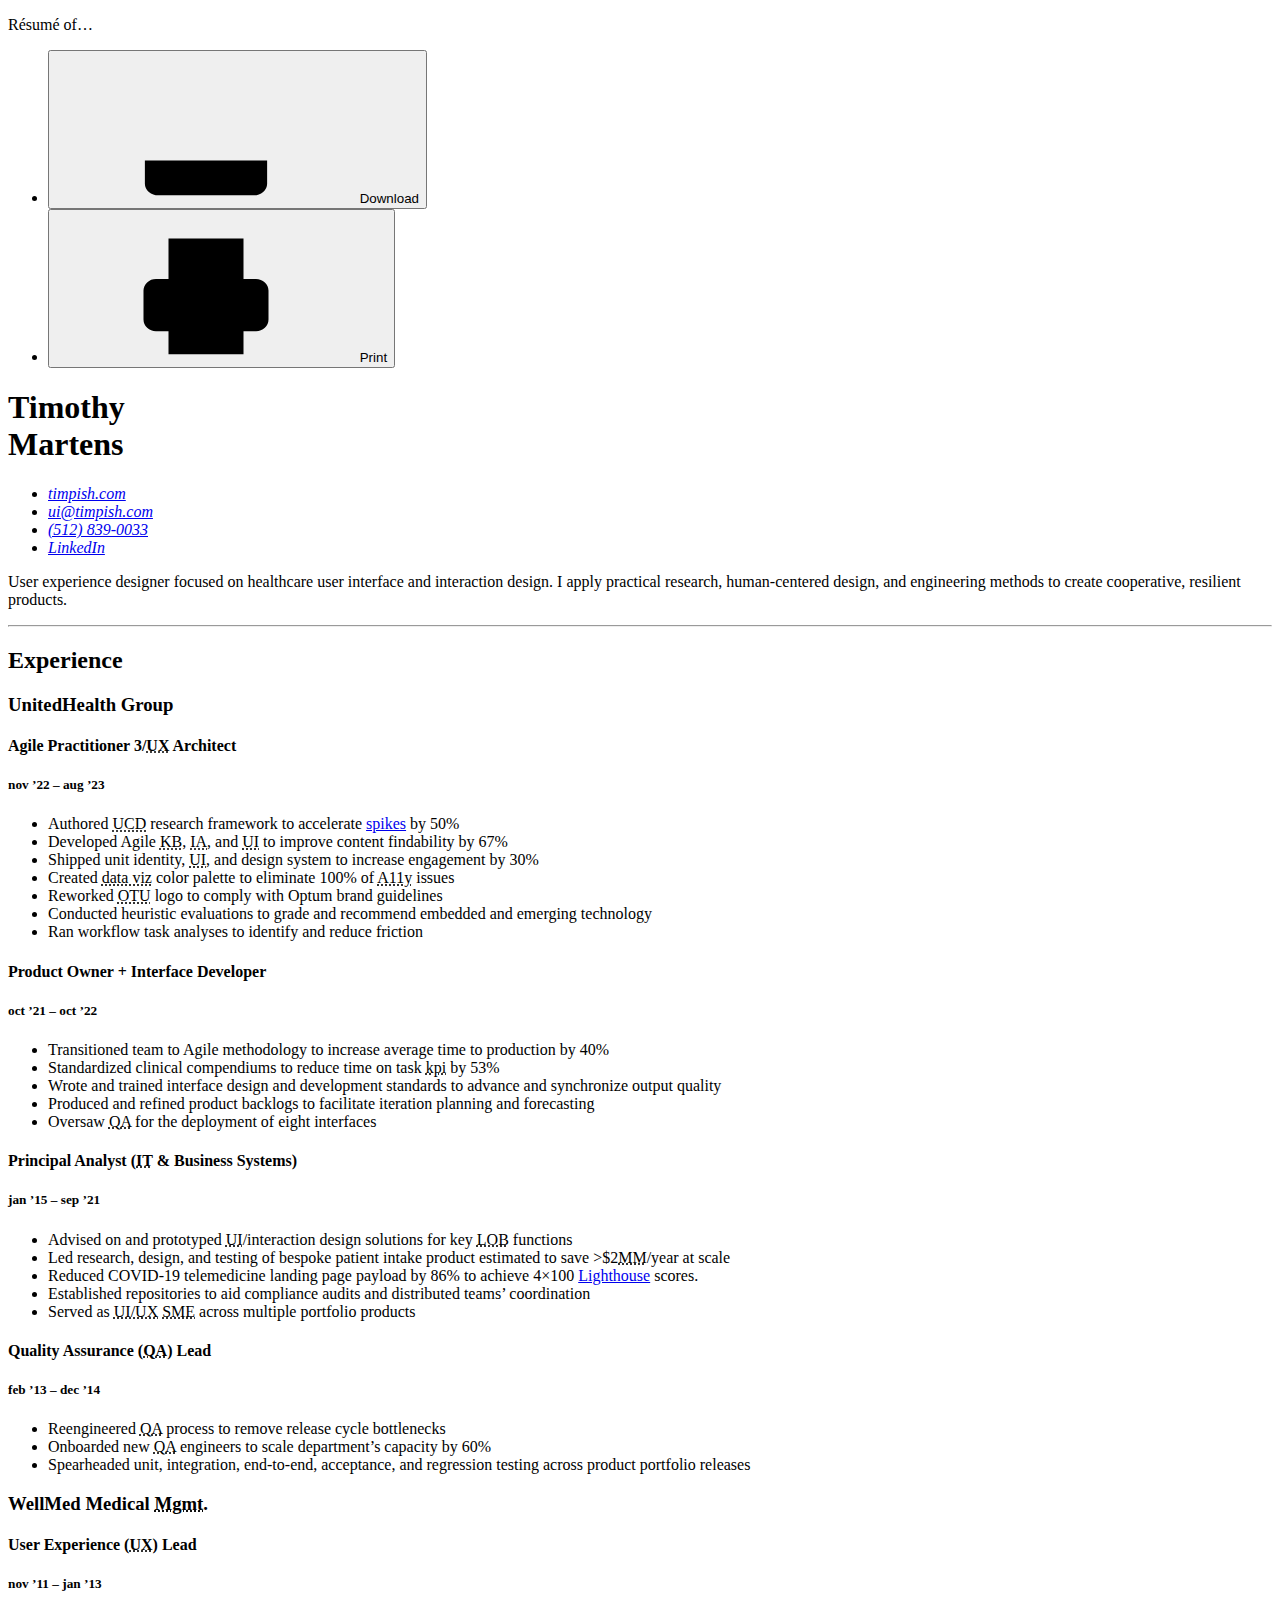
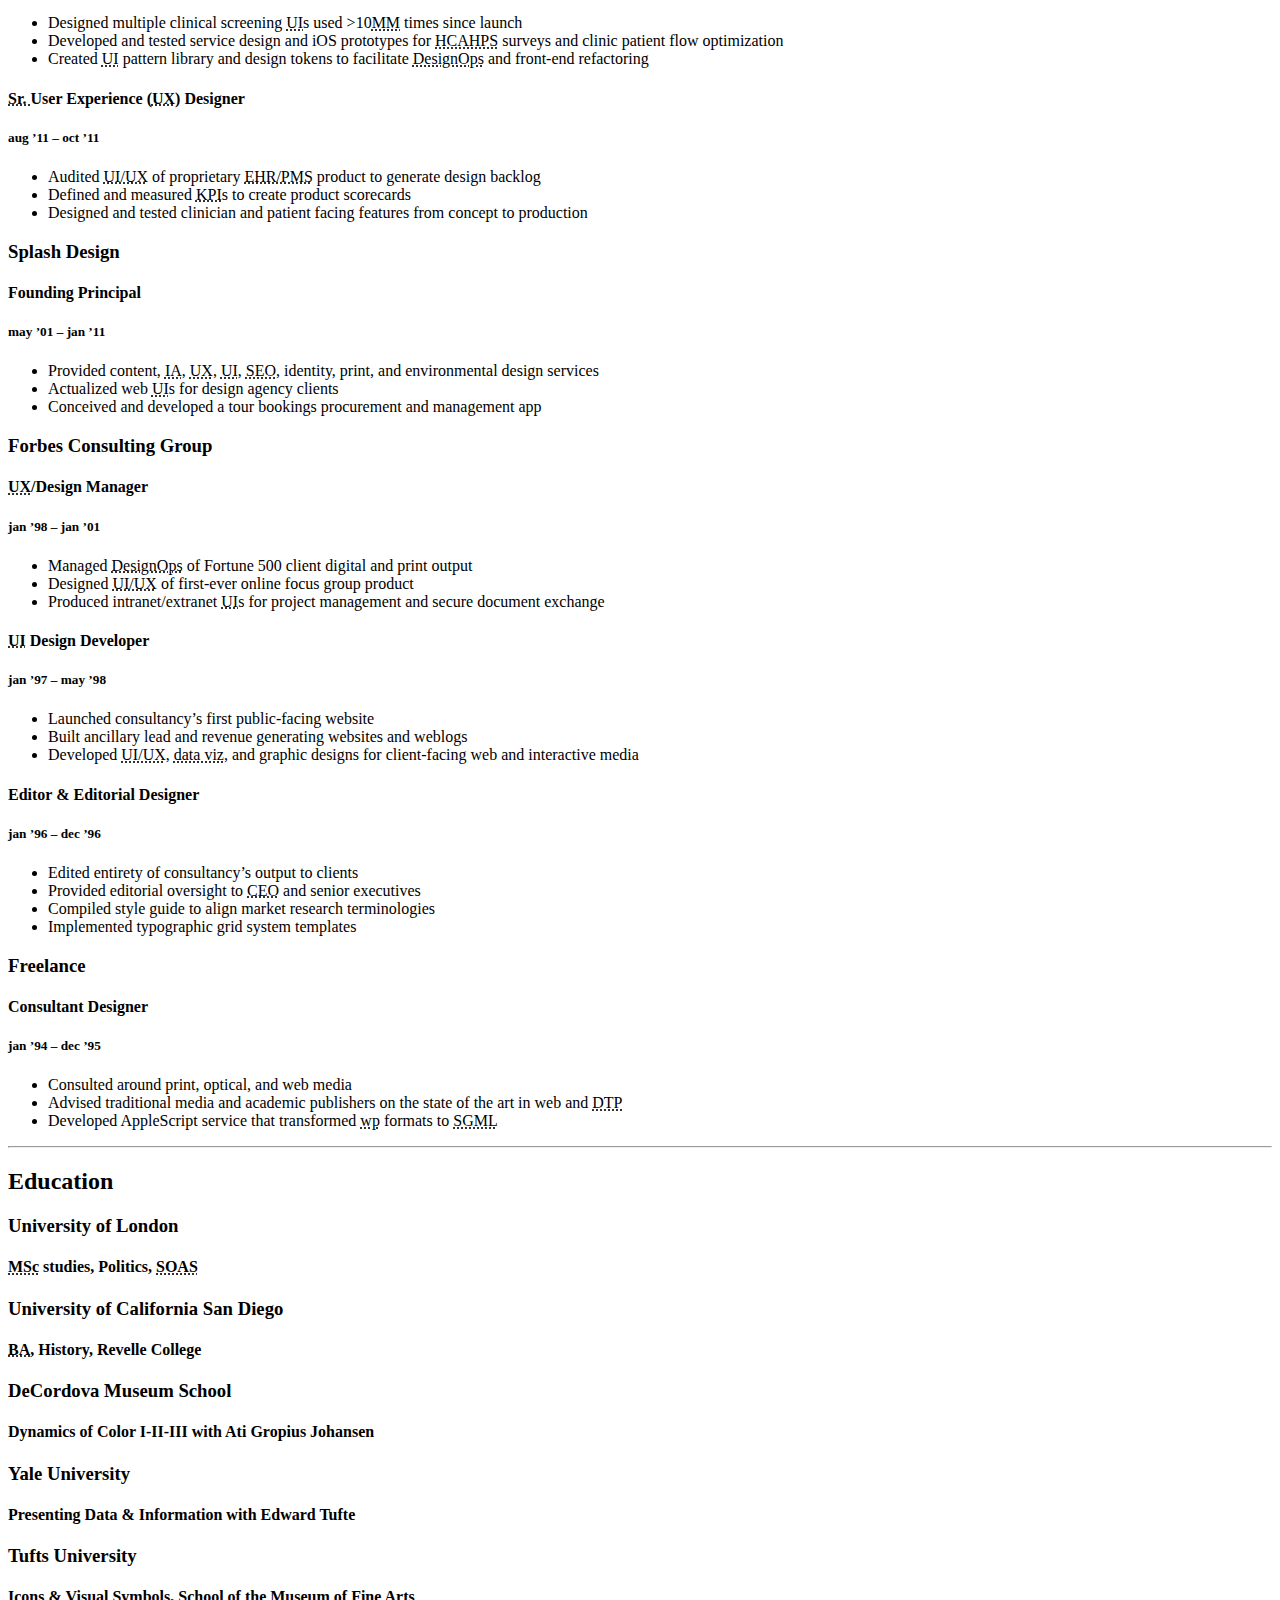
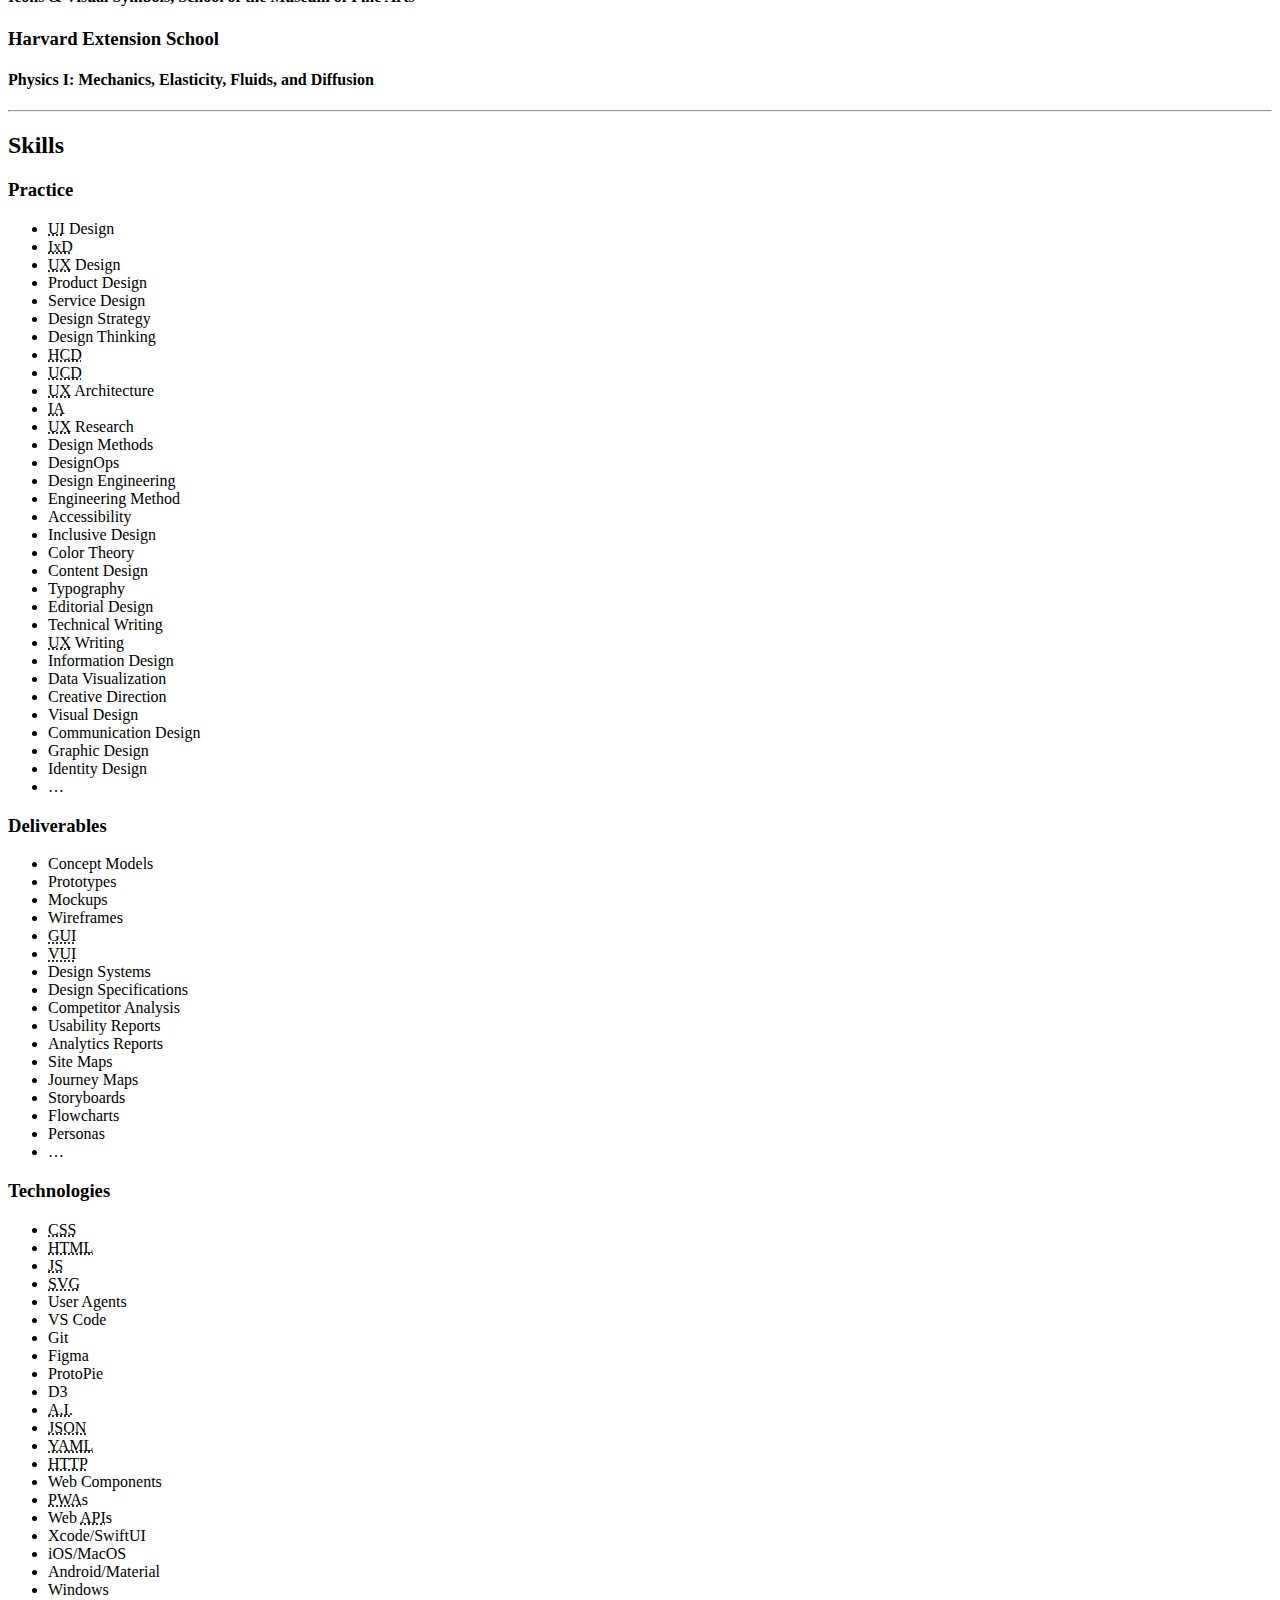
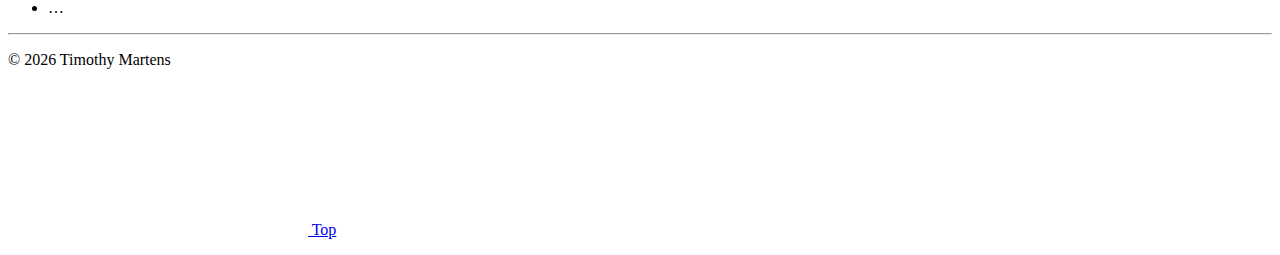
==== 26bddc1543523f0c5714eaf1b50a944b2cb7ea2d/index.html @ e18aa5c9 "Add files via upload" ====
<!doctype html>
<html lang="en">

<head>

    <meta charset="UTF-8">
    <meta name="viewport" content="width=device-width,initial-scale=1">
    <title>The r&eacute;sum&eacute; of Timothy Martens &#8211; Product Designer &amp; Design Technologist</title>
    <link rel="preconnect" href="https://fonts.googleapis.com">
    <link rel="preconnect" href="https://fonts.gstatic.com" crossorigin>
    <link href="https://fonts.googleapis.com/css2?family=Alegreya+Sans:wght@300;500&family=Alegreya+Sans+SC:wght@300;400;500&display=swap" rel="stylesheet">
    <link href="../app.css" rel="stylesheet">
    <!-- <link href="print.css"  rel="stylesheet" media="print"> -->
    <meta name="description" content="The r&eacute;sum&eacute; of Timothy Martens &#8211; Product Designer &amp; Design Technologist">
    <meta name="format-detection" content="telephone=no">
    <!-- <style>
        /* Reset based on https://andy-bell.co.uk/a-more-modern-css-reset/ */

        *,
        *::before,
        *::after {
            box-sizing: border-box;
        }

        html {
            -moz-text-size-adjust: none;
            -webkit-text-size-adjust: none;
            text-size-adjust: none;
        }

        body,
        h1,
        h2,
        h3,
        h4,
        h5,
        p {
            margin: 0;
        }

        body {
            min-height: 100vh;
            line-height: 1.5;
        }

        h1,
        h2,
        h3,
        h4,
        hr,
        button {
            line-height: 1.1;
        }

        h1,
        h2,
        h3,
        h4,
        h5 {
            text-wrap: balance;
        }

        a:not([class]) {
            text-decoration-skip-ink: auto;
            color: currentColor;
        }

        :target {
            scroll-margin-block: 5ex;
        }

        /* Global vars */

        :where(html) {

            /* pseudo-private props in triptych notation: namespaceName-valueType-variableName
               https: //lea.verou.me/blog/2021/10/custom-properties-with-defaults/
               https: //jwdallas.com/posts/namingcssvariables/ */

            --_cv-color-light: var(--cv-color-light, hsl(0, 0%, 96%));
            --_cv-color-dark: var(--cv-color-dark, hsl(0, 0%, 4%));
            --_cv-color-neutral: var(--cv-color-neutral, hsl(0, 0%, 46%));
            --_cv-fontFamily-body: Alegreya Sans, system-ui, -apple-system, sans-serif;
            --_cv-fontFamily-display: var(--cv-fontFamily-body);
            --_cv-fontFamily-smallcaps: Alegreya Sans SC, ui-serif, serif;
            --_cv-maxInlineSize-textMeasure: var(--cv-maxInlineSize-textMeasure, 55ch);
            --_cv-fontWeight-300: var(--cv-fontWeight-300, 300);
            --_cv-fontWeight-400: var(--cv-fontWeight-400, 400);
            --_cv-fontWeight-500: var(--cv-fontWeight-500, 500);
            --_cv-fontSize-s: var(--cv-fontSize-s, clamp(0.7513rem, 0.4806rem + 1.3534vw, 1.6225rem));
            --_cv-fontSize-m: var(--cv-fontSize-m, clamp(1.0625rem, 0.5771rem + 2.4272vw, 2.625rem));
            --_cv-fontSize-l: var(--cv-fontSize-l, clamp(1.5025rem, 0.6497rem + 4.2641vw, 4.2475rem));
            --_cv-fontSize-xl: var(--cv-fontSize-xl, clamp(2.1244rem, 0.6494rem + 7.3748vw, 6.8719rem));
            --_cv-fontSize-xxl: var(--cv-fontSize-xxl, clamp(3.0038rem, 0.4826rem + 12.6058vw, 11.1188rem));
            --_cv-lineHeight-leading: var(--cv-lineHeight-leading, clamp(1.502rem, 4.264vw + 0.65rem, 4.247rem));
            --_cv-letterSpacing-trackingWide: var(--cv-letterSpacing-trackingWide, 0.0618ch);
            --_cv-letterSpacing-trackingSubtle: var(--cv-letterSpacing-trackingSubtle, calc(var(--_cv-letterSpacing-trackingWide)/2));
            --_cv-space-0: var(--cv-space-0, 0);
            --_cv-space-xs: var(--cv-space-xs, clamp(0.3125rem, 0.1766rem + 0.6796vw, 0.75rem));
            --_cv-space-s: var(--cv-space-s, clamp(0.4375rem, 0.2239rem + 1.068vw, 1.125rem));
            --_cv-space-m: var(--cv-space-m, clamp(0.6875rem, 0.3768rem + 1.5534vw, 1.6875rem));
            --_cv-space-l: var(--cv-space-l, clamp(1.0625rem, 0.5771rem + 2.4272vw, 2.625rem));
            --_cv-space-xl: var(--cv-space-xl, clamp(1.625rem, 0.8871rem + 3.6893vw, 4rem));
            --_cv-space-xxl: var(--cv-space-xxl, clamp(2.4375rem, 1.3113rem + 5.6311vw, 6.0625rem));
            --_cv-space-xs-s: var(--cv-space-xs-s, clamp(0.3125rem, 0.0601rem + 1.2621vw, 1.125rem));
            --_cv-space-xs-m: var(--cv-space-xs-m, clamp(0.3125rem, -0.1147rem + 2.1359vw, 1.6875rem));
            --_cv-space-s-m: var(--cv-space-s-m, clamp(0.4375rem, 0.0492rem + 1.9417vw, 1.6875rem));
            --_cv-space-s-xl: var(--cv-space-s-xl, clamp(0.4375rem, -0.6693rem + 5.534vw, 4rem));
            --_cv-space-m-l: var(--cv-space-m-l, clamp(0.6875rem, 0.0856rem + 3.0097vw, 2.625rem));
            --_cv-space-l-xl: var(--cv-space-l-xl, clamp(1.0625rem, 0.1499rem + 4.5631vw, 4rem));
            --_cv-space-l-xxl: var(--cv-space-l-xxl, clamp(1.0625rem, -0.4909rem + 7.767vw, 6.0625rem));
            --_cv-space-xl-xxl: var(--cv-space-xl-xxl, clamp(1.625rem, 0.2464rem + 6.8932vw, 6.0625rem));
            --_cv-borderWidthStyleColor-border: var(--cv-borderWidthStyleColor-border, clamp(0.0088rem, -0.02rem + 0.1437vw, 0.1013rem) solid var(--_cv-color-neutral));
            color: var(--_cv-color-dark);
            background-color: var(--_cv-color-light);
        }

        /* Dark mode */
        @media (prefers-color-scheme: dark) {
            :root {
                background-color: var(--_cv-color-dark);
                color: var(--_cv-color-light);
            }
        }

        /* Elements */

        body {
            font-family: var(--_cv-fontFamily-body);
            font-size: var(--_cv-fontSize-m);
            line-height: var(--_cv-lineHeight-leading);
            font-weight: var(--_cv-fontWeight-300);
            font-variant-numeric: oldstyle-nums;
            font-variant-numeric: proportional-nums;
            margin-top: var(--_cv-space-xs-s);
            margin-bottom: var(--_cv-space-m-l)
        }

        h1,
        h2,
        h3,
        h4 {
            font-family: var(--_cv-fontFamily-display);
            font-weight: var(--_cv-fontWeight-500);
        }

        h5 {
            font-family: var(--_cv-fontFamily-smallcaps);
            font-weight: var(--_cv-fontWeight-500);
        }

        h1 {
            font-size: var(--_cv-fontSize-xxl);
            line-height: 0.88;
            letter-spacing: var(--_cv-letterSpacing-trackingWide);
            text-align: center;
            text-transform: uppercase;
        }

        h2 {
            font-size: var(--_cv-fontSize-xl);
            margin-bottom: var(--_cv-space-xxl);
        }

        h3 {
            font-size: var(--_cv-fontSize-l);
            margin-bottom: var(--_cv-space-m);
            margin-top: var(--_cv-space-xl);
        }

        h4,
        h5 {
            font-size: var(--_cv-fontSize-m);
        }

        nav,
        address,
        footer {
            font-family: var(--_cv-fontFamily-smallcaps);
            font-size: var(--_cv-fontSize-s);
            font-weight: var(--_cv-fontWeight-400);
        }

        /* lead in and outro…neutral color */
        nav p,
        footer p:first-of-type {
            color: var(--_cv-color-neutral);
        }

        /* de-italicize default */
        address {
            font-style: inherit;
        }

        abbr {
            font-family: var(--_cv-fontFamily-smallcaps);
            font-variant-caps: all-small-caps;
            letter-spacing: var(--_cv-letterSpacing-trackingSubtle);
            text-decoration-line: underline;
            text-decoration-style: dotted;
            text-decoration-color: var(--_cv-color-neutral);
            text-decoration-thickness: 1.618px;
            text-underline-offset: 0.1618em;
        }

        /* don't small cap abbrs in these headers */
        h3 abbr,
        h4 abbr {
            font-family: var(--_cv-fontFamily-display);
            font-variant-caps: normal;
        }

        /* plural smallcaps abbrs */
        abbr+span {
            font-size: 0.618em;
        }

        /* cap smallcaps in skill boxes */
        .box li abbr {
            font-variant-caps: normal;
        }

        /* neutral color punctuation glyphs &ndash;, &plus; */
        time+span,
        h4>span {
            color: var(--_cv-color-neutral);
        }

        ul {
            list-style: none;
            margin: 0;
            padding-left: 0;
        }

        /* add a beat above n+1 org postions */
        ul+div.cluster {
            margin-block-start: var(--_cv-space-s);
        }

        a,
        button {
            color: currentcolor;
            text-decoration-line: underline;
            text-decoration-color: var(--_cv-color-neutral);
            text-underline-offset: 0.1618em;
        }

        button {
            background: transparent;
            border: none;
            cursor: pointer;
            display: inline-block;
            font: inherit;
            margin: 0;
        }

        a:hover svg,
        button:hover svg {
            scale: 1.2;
        }

        a:hover,
        button:hover,
        button:focus {
            text-underline-offset: 0.3236em;
        }

        a:active,
        a:focus,
        button:active,
        button:focus {
            outline: var(--_cv-color-neutral) dotted 1.618px;
            outline-offset: +6.853px;
        }

        /* icons base64 svgs  */
        symbol {
            fill: none;
            stroke: var(--_cv-color-neutral);
            stroke-width: 1;
            stroke-linecap: round;
        }

        hr {
            border: none;
        }

        hr.section::after {
            content: '\00A7';
            display: block;
            filter: opacity(.1);
            font-size: var(--_cv-fontSize-xxl);
            text-align: center;
        }

        hr.subsection::after {
            font-size: var(--_cv-fontSize-xl);
        }

        /* Layout primitives */

        /* center */
        .center {
            box-sizing: content-box;
            margin-inline: auto;
            max-inline-size: var(--_cv-maxInlineSize-textMeasure);
            padding-inline-start: var(--_cv-space-l-xxl);
            padding-inline-end: var(--_cv-space-l-xxl);
        }

        /* stack */
        .vertical-rhythm {
            display: flex;
            flex-direction: column;
            justify-content: flex-start;
        }

        [class^='vertical-rhythm']>* {
            margin-block: 0;
        }

        .vertical-rhythm-s>*+* {
            margin-block-start: var(--_cv-space-l-xl);
        }

        .vertical-rhythm-m>*+* {
            margin-block-start: var(--_cv-space-xl);
        }

        .vertical-rhythm-l>*+* {
            margin-block-start: var(--_cv-space-xl-xxl);
        }

        /* cluster */
        .cluster {
            display: flex;
            flex-wrap: wrap;
            gap: var(--_cv-space-xs-m);
            justify-content: space-between;
            align-items: center;
        }

        /* paragraph, glyph delimited lists (main <li>s) */
        .para-list>* {
            list-style: none;
            display: inline;

        }

        .para-list>*+*::before {
            content: var(--symbol, '\22B9')'\0020';
            color: var(--_cv-color-neutral);
        }

        /* box (skills) */
        .box li {
            padding: var(--_cv-space-s-m);
            border: var(--_cv-borderWidthStyleColor-border);
            color: inherit;
            background-color: inherit;
        }

        .box * {
            color: inherit;
        }

        /* icon */
        .icon {
            width: 1cap;
            width: 0.75em;
            height: 0.75em;
            height: 1cap;
        }

        .with-icon {
            display: inline-flex;
            align-items: baseline;
        }

        .with-icon .icon {
            margin-inline-end: var(--_cv-space-xs-s);
        }

        /* Utils */

        /* Type */
        .font-variant-numeric\:lining-nums {
            font-variant-numeric: lining-nums;
        }

        /* Stack props */
        .margin-block-start\:--_cv-space-0 {
            margin-block-start: var(--_cv-space-0);
        }

        /* Cluster props */
        .justify-content\:center {
            justify-content: center;
        }

        .justify-content\:flex-start {
            justify-content: flex-start;
        }

        .gap\:--_cv-space-s-xl {
            gap: var(--_cv-space-s-xl);
        }

        /* layout debugger */
        .* {
            outline: deeppink dotted 0.5px;
        }
    </style> -->

</head>

<body id="top" class="center vertical-rhythm-l">

    <header class="vertical-rhythm-m">

        <nav class="cluster">
            <p>R&eacute;sum&eacute; of&hellip;</p>
            <ul class="cluster">
                <li>
                    <form method="get" action="martens-timothy-cv.pdf">
                        <!-- <button type="submit" class="with-icon"> -->
                        <button class="with-icon" onclick="window.alert('Feature: Downloadable version\nStatus: Work in progress\nEstimate: October 🎃 2023');return false;">
                            <svg class="icon">
                                <use href="#download"></use>
                            </svg>
                            Download
                        </button>
                    </form>
                </li>
                <li>
                    <!-- <button class="with-icon" onclick="window.print();return false;"> -->
                    <button class="with-icon" onclick="window.alert('Feature: Printable version\nStatus: Work in progress\nEstimate: October 🎃 2023');return false;">
                        <svg class="icon">
                            <use href="#print"></use>
                        </svg>
                        Print</button>
                </li>
            </ul>
        </nav>

        <h1>
            Timothy<br>Martens
        </h1>

        <address class="margin-block-start:--_cv-space-0">
            <ul class="cluster justify-content:center gap:--_cv-space-s-xl">
                <li><a href="https://timpish.com/">timpish.com</a></li>
                <li><a href="mailto:ui&#64;timpish.com">ui@timpish.com</a></li>
                <li><a href="tel:+01-512-839-0033" class="font-variant-numeric:lining-nums" rel="nofollow">(512)&nbsp;839&hyphen;0033</a></li>
                <li><a href="https://www.linkedin.com/in/timpish">LinkedIn</a></li>
            </ul>
        </address>

        <p>User experience designer focused on healthcare user interface and interaction design. I apply practical research, human&hyphen;centered design, and engineering methods to create cooperative, resilient products.</p>
        <!-- <p>Human&hyphen;centric product designer focused on healthcare user interface and interaction design. I apply practical research, design, and engineering methods to create user&hyphen;friendly, resilient <abbr title="User Interface">UI</abbr> systems.</p> -->

    </header>

    <hr class="section">

    <main class="vertical-rhythm-s">

        <article>
            <h2>Experience</h2>
            <h3>UnitedHealth Group</h3>
            <!-- <li>Accomplished [X] as measured by [Y], by doing [Z].</li> -->
            <div class="cluster">
                <h4>Agile Practitioner 3/<wbr><abbr title="User Experience">UX</abbr> Architect</h4>
                <h5><time datetime="2022-11">nov &rsquo;22</time> <span>&ndash;</span> <time datetime="2023-08">aug &rsquo;23</time></h5>
            </div>
            <ul class="para-list">
                <li>Authored <abbr title="User-centered Design">UCD</abbr> research framework to accelerate <a href="https://en.wikipedia.org/wiki/Spike_(software_development)">spikes</a> by 50&percnt;</li>
                <li>Developed Agile <abbr title="Knowledge Base">KB</abbr>, <abbr title="Information Architecture">IA</abbr>, and <abbr title="User Interface">UI</abbr> to improve content findability by 67&percnt;</li>
                <li>Shipped unit identity, <abbr title="User Interface">UI</abbr>, and design system to increase engagement by 30&percnt;</li>
                <li>Created <abbr title="Data Visualization">data viz</abbr> color palette to eliminate 100&percnt; of <abbr title="Accessibility">A11y</abbr> issues</li>
                <li>Reworked <abbr title="Optum Technology University">OTU</abbr> logo to comply with Optum brand guidelines</li>
                <li>Conducted heuristic evaluations to grade and recommend embedded and emerging technology</li>
                <li>Ran workflow task analyses to identify and reduce friction</li>
            </ul>
            <div class="cluster">
                <h4>Product Owner <span>&plus;</span> Interface Developer</h4>
                <h5><time datetime="2021-10">oct &rsquo;21</time> <span>&ndash;</span> <time datetime="2022-10">oct &rsquo;22</time></h5>
            </div>
            <ul class="para-list">
                <li>Transitioned team to Agile methodology to increase average time to production by 40&percnt;</li>
                <li>Standardized clinical compendiums to reduce time on task <abbr title="Key Performance Indicator">kpi</abbr> by 53&percnt;</li>
                <li>Wrote and trained interface design and development standards to advance and synchronize output quality</li>
                <li>Produced and refined product backlogs to facilitate iteration planning and forecasting</li>
                <li>Oversaw <abbr title="Quality Assurance">QA</abbr> for the deployment of eight interfaces</li>
            </ul>
            <div class="cluster">
                <h4>Principal Analyst (<abbr title="Information Technology">IT</abbr> &amp; Business Systems)</h4>
                <h5><time datetime="2015-01">jan &rsquo;15</time> <span>&ndash;</span> <time datetime="2021-09">sep &rsquo;21</time></h5>
            </div>
            <ul class="para-list">
                <li>Advised on and prototyped <abbr title="User Interface">UI</abbr>/<wbr>interaction design solutions for key <abbr title="Line of Business">LOB</abbr> functions</li>
                <li>Led research, design, and testing of bespoke patient intake product estimated to save &gt;$2<abbr title="Million">MM</abbr>/year at scale</li>
                <li>Reduced COVID&hyphen;19 telemedicine landing page payload by 86&percnt; to achieve 4&times;100 <a href="https://developer.chrome.com/docs/lighthouse/">Lighthouse</a> scores.</li>
                <li>Established repositories to aid compliance audits and distributed teams&rsquo; coordination</li>
                <li>Served as <abbr title="User Interface/User Experience">UI/UX</abbr> <abbr title="Subject Matter Expert">SME</abbr> across multiple portfolio products</li>
            </ul>
            <div class="cluster">
                <h4>Quality Assurance (<abbr title="Quality Assurance">QA</abbr>) Lead</h4>
                <h5><time datetime="2013-02">feb &rsquo;13</time> <span>&ndash;</span> <time datetime="2014-12">dec &rsquo;14</time></h5>
            </div>
            <ul class="para-list">
                <li>Reengineered <abbr title="Quality Assurance">QA</abbr> process to remove release cycle bottlenecks</li>
                <li>Onboarded new <abbr title="Quality Assurance">QA</abbr> engineers to scale department&rsquo;s capacity by 60&percnt;</li>
                <li>Spearheaded unit, integration, end&hyphen;to&hyphen;end, acceptance, and regression testing across product portfolio releases</li>
            </ul>
            <h3>WellMed Medical <abbr title="Management">Mgmt</abbr>.</h3>
            <div class="cluster">
                <h4>User Experience (<abbr title="User Experience">UX</abbr>) Lead</h4>
                <h5><time datetime="2011-11">nov &rsquo;11</time> <span>&ndash;</span> <time datetime="2013-01">jan &rsquo;13</time></h5>
            </div>
            <ul class="para-list">
                <li>Designed multiple clinical screening <abbr title="User Interface">UI</abbr><span>s</span> used &gt;10<abbr title="Million">MM</abbr> times since launch</li>
                <li>Developed and tested service design and iOS prototypes for <abbr title="Hospital Consumer Assessment of Healthcare Providers and Systems">HCAHPS</abbr> surveys and clinic patient flow optimization</li>
                <li>Created <abbr title="User Interface">UI</abbr> pattern library and design tokens to facilitate <abbr title="Design Operations">DesignOps</abbr> and front&hyphen;end refactoring</li>
            </ul>
            <div class="cluster">
                <h4><abbr title="Senior">Sr. </abbr> User Experience (<abbr title="User Experience">UX</abbr>) Designer</h4>
                <h5><time datetime="2011-08">aug &rsquo;11</time> <span>&ndash;</span> <time datetime="2011-10">oct &rsquo;11</time></h5>
            </div>
            <ul class="para-list">
                <li>Audited <abbr title="User Interface/User Experience">UI/UX</abbr> of proprietary <abbr title="Electronic Health Record/Practice Management System">EHR/PMS</abbr> product to generate design backlog</li>
                <li>Defined and measured <abbr title="Key Performance Indicators">KPI</abbr><span>s</span> to create product scorecards</li>
                <li>Designed and tested clinician and patient facing features from concept to production</li>
            </ul>
            <h3>Splash Design</h3>
            <div class="cluster">
                <h4>Founding Principal</h4>
                <h5><time datetime="2001-05">may &rsquo;01</time> <span>&ndash;</span> <time datetime="2011-O1">jan &rsquo;11</time></h5>
            </div>
            <ul class="para-list">
                <li>Provided content, <abbr title=" Information Architecture">IA</abbr>, <abbr title="User Experience">UX</abbr>, <abbr title="User Interface">UI</abbr>, <abbr title="Search Engine Optimization">SEO</abbr>, identity, print, and environmental design services</li>
                <li>Actualized web <abbr title="User Interface">UI</abbr><span>s</span> for design agency clients</li>
                <li>Conceived and developed a tour bookings procurement and management app</li>
            </ul>
            <h3>Forbes Consulting Group</h3>
            <div class="cluster">
                <h4><abbr title="User Experience">UX</abbr>/Design Manager</h4>
                <h5><time datetime="1998-01">jan &rsquo;98</time> <span>&ndash;</span> <time datetime="2001-O1">jan &rsquo;01</time></h5>
            </div>
            <ul class="para-list">
                <li>Managed <abbr title="Design Operations">DesignOps</abbr> of Fortune 500 client digital and print output</li>
                <li>Designed <abbr title="User Interface/User Experience">UI/UX</abbr> of first&hyphen;ever online focus group product</li>
                <li>Produced intranet/extranet <abbr title="User Interface">UI</abbr><span>s</span> for project management and secure document exchange</li>
            </ul>
            <div class="cluster">
                <h4><abbr title="User Interface">UI</abbr> Design Developer</h4>
                <h5><time datetime="1997-01">jan &rsquo;97</time> <span>&ndash;</span> <time datetime="1998-O5">may &rsquo;98</time></h5>
            </div>
            <ul class="para-list">
                <li>Launched consultancy&rsquo;s first public&hyphen;facing website</li>
                <li>Built ancillary lead and revenue generating websites and weblogs</li>
                <li>Developed <abbr title="User Interface/User Experience">UI/UX</abbr>, <abbr title="Data Visualization">data viz</abbr>, and graphic designs for client&hyphen;facing web and interactive media</li>
            </ul>
            <div class="cluster">
                <h4>Editor &amp; Editorial Designer</h4>
                <h5><time datetime="1996-01">jan &rsquo;96</time> <span>&ndash;</span> <time datetime="1996-12">dec &rsquo;96</time></h5>
            </div>
            <ul class="para-list">
                <li>Edited entirety of consultancy&rsquo;s output to clients</li>
                <li>Provided editorial oversight to <abbr title="Chief Executive Officer">CEO</abbr> and senior executives</li>
                <li>Compiled style guide to align market research terminologies</li>
                <li>Implemented typographic grid system templates</li>
            </ul>
            <h3>Freelance</h3>
            <div class="cluster">
                <h4>Consultant Designer</h4>
                <h5><time datetime="1994-01">jan &rsquo;94</time> <span>&ndash;</span> <time datetime="1995-12">dec &rsquo;95</time></h5>
            </div>
            <ul class="para-list">
                <li>Consulted around print, optical, and web media</li>
                <li>Advised traditional media and academic publishers on the state of the art in web and <abbr title="Desktop Publsihing">DTP</abbr></li>
                <li>Developed AppleScript service that transformed <abbr title="Word Processing">wp</abbr> formats to <abbr title="Standard Generalized Markup Language">SGML</abbr></li>
            </ul>
        </article>

        <hr class="subsection">

        <article>
            <h2>Education</h2>
            <h3>University of London</h3>
            <h4><abbr title="Master of Science">MSc</abbr> studies, Politics, <abbr title="Scool of Oriental and African Studies">SOAS</abbr></h4>
            <h3>University of California<wbr> San Diego</h3>
            <h4><abbr title="Bachelor of Arts">BA</abbr>, History, Revelle College</h4>
            <h3>DeCordova Museum School</h3>
            <h4>Dynamics of Color I&hyphen;II&hyphen;III with Ati Gropius Johansen</h4>
            <h3>Yale University</h3>
            <h4>Presenting Data &amp; Information with Edward Tufte</h4>
            <h3>Tufts University</h3>
            <h4>Icons &amp; Visual Symbols, School of the Museum of Fine Arts</h4>
            <h3>Harvard Extension School</h3>
            <h4>Physics I: Mechanics, Elasticity, Fluids, and Diffusion</h4>
        </article>

        <hr class="subsection">

        <article>
            <h2>Skills</h2>
            <h3>Practice</h3>
            <ul class="cluster box justify-content:flex-start">
                <li><abbr title="User Interface">UI</abbr> Design</li>
                <li><abbr title="Interaction Design">IxD</abbr></li>
                <li><abbr title="User Experience">UX</abbr> Design</li>
                <li>Product Design</li>
                <li>Service Design</li>
                <li>Design Strategy</li>
                <li>Design Thinking</li>
                <li><abbr title="Human-Centered Design">HCD</abbr></li>
                <li><abbr title="User-Centered Design">UCD</abbr></li>
                <li><abbr title="User Experience">UX</abbr> Architecture</li>
                <li><abbr title="Information Architecture">IA</abbr></li>
                <li><abbr title="User Experience Research">UX</abbr> Research</li>
                <li>Design Methods</li>
                <li>DesignOps</li>
                <li>Design Engineering</li>
                <li>Engineering Method</li>
                <li>Accessibility</li>
                <li>Inclusive Design</li>
                <li>Color Theory</li>
                <li>Content Design</li>
                <li>Typography</li>
                <li>Editorial Design</li>
                <li>Technical Writing</li>
                <li><abbr title="User Experience">UX</abbr> Writing</li>
                <li>Information Design</li>
                <li>Data Visualization</li>
                <li>Creative Direction</li>
                <li>Visual Design</li>
                <li>Communication Design</li>
                <li>Graphic Design</li>
                <li>Identity Design</li>
                <li>&hellip;</li>
            </ul>
            <h3>Deliverables</h3>
            <ul class="cluster box justify-content:flex-start">
                <li>Concept Models</li>
                <li>Prototypes</li>
                <li>Mockups</li>
                <li>Wireframes</li>
                <li><abbr title="Graphical User Inteface">GUI</abbr></li>
                <li><abbr title="Voice User Interface">VUI</abbr></li>
                <li>Design Systems</li>
                <li>Design Specifications</li>
                <li>Competitor Analysis</li>
                <li>Usability Reports</li>
                <li>Analytics Reports</li>
                <li>Site Maps</li>
                <li>Journey Maps</li>
                <li>Storyboards</li>
                <li>Flowcharts</li>
                <li>Personas</li>
                <li>&hellip;</li>
            </ul>
            <h3>Technologies</h3>
            <ul class="cluster box justify-content:flex-start">
                <li><abbr title="Cascading Style Sheets">CSS</abbr></li>
                <li><abbr title="HyperText Markup Language">HTML</abbr></li>
                <li><abbr title="JavaScript">JS</abbr></li>
                <li><abbr title="Scalable Vector Graphics">SVG</abbr></li>
                <li>User Agents</li>
                <li>VS Code</li>
                <li>Git</li>
                <li>Figma</li>
                <li>ProtoPie</li>
                <li>D3</li>
                <li><abbr title="Artificial Intelligence">A.I.</abbr></li>
                <li><abbr title="JavaScript Object Notation">JSON</abbr></li>
                <li><abbr title="A human-friendly data serialization language">YAML</abbr></li>
                <li><abbr title="Hypertext Transfer Protocol">HTTP</abbr></li>
                <li>Web Components</li>
                <li><abbr title="Progressive Web Apps">PWA</abbr><span>s</span></li>
                <li>Web <abbr title="Application Programming Interface">API</abbr><span>s</span></li>
                <li>Xcode/SwiftUI</li>
                <li>iOS/MacOS</li>
                <li>Android/Material</li>
                <li>Windows</li>
                <li>&hellip;</li>
                <!-- <li>Storybook</li>
                        <li>zeroheight</li>
                        <li>Framer</li>
                        <li>Origami</li>
                        <li>Flinto</li>
                        <li>Principle</li>
                        <li>Adobe CC</li>
                        <li>Axure</li>
                        <li>Rive</li>
                        <li>Flow</li>
                        <li>Lotti</li>
                        <li>Luro</li>
                        <li>Maze</li>
                        <li>Optimal Workshop</li>
                        <li>DScout</li>
                        <li>UX Tweak</li>
                        <li>Voiceflow</li>
                        <li>Jira</li>
                        <li>Stencil</li>
                        <li>Lit</li>
                        <li>Polymer</li>
                        <li>Svelte</li>
                        <li>Preact</li>
                        <li>Solid</li>
                        <li>Marko</li>
                        <li>Inferno</li>
                        <li>Hyper</li>
                        <li>FAST</li>
                        <li>Vue</li>
                        <li>Qwik</li>
                        <li>Eleventy</li>
                        <li>Astro</li>
                        <li>Enhance</li>
                        <li>SvelteKit</li>
                        <li>Fresh</li>-->
            </ul>
        </article>

    </main>

    <hr class="section">

    <footer class="cluster">
        <p>&copy;
            <script>document.write((new Date).getFullYear())</script><noscript>2023</noscript> Timothy Martens
        </p>
        <p><a class="with-icon" href="#top">
                <svg class="icon">
                    <use href="#arrow-up"></use>
                </svg>
                Top</a></p>
    </footer>

    <svg display="none" xmlns="http://www.w3.org/2000/svg" xmlns:xlink="http://www.w3.org/1999/xlink">
        <symbol id="download" viewBox="0 0 10 10">
            <path d="M9.075 7.168v1.545a.72.72 0 0 1-.265.546.99.99 0 0 1-.64.227H1.83a.99.99 0 0 1-.64-.227.72.72 0 0 1-.265-.546V7.168m1.811-1.931L5 7.168m0 0 2.264-1.931M5 7.168V1.722" />
        </symbol>
        <symbol id="print" viewBox="0 0 10 10">
            <path d="M2.5 4.468V1.764h5v2.704m-5 3.477h-.833a.868.868 0 0 1-.59-.226.745.745 0 0 1-.244-.547V5.241c0-.205.088-.401.244-.546a.868.868 0 0 1 .59-.227h6.666c.221 0 .433.082.59.227a.745.745 0 0 1 .244.546v1.931a.745.745 0 0 1-.244.547.868.868 0 0 1-.59.226H7.5 M2.5 6.4h5v3.09h-5V6.4Z" />
        </symbol>
        <symbol id="arrow-up" viewBox="0 0 10 10">
            <path d="M.889 1.726h8.15m-1.775 4.25L5 4.043m0 0L2.736 5.975M5 4.044V9.49" />
        </symbol>
    </svg>

</body>

</html>
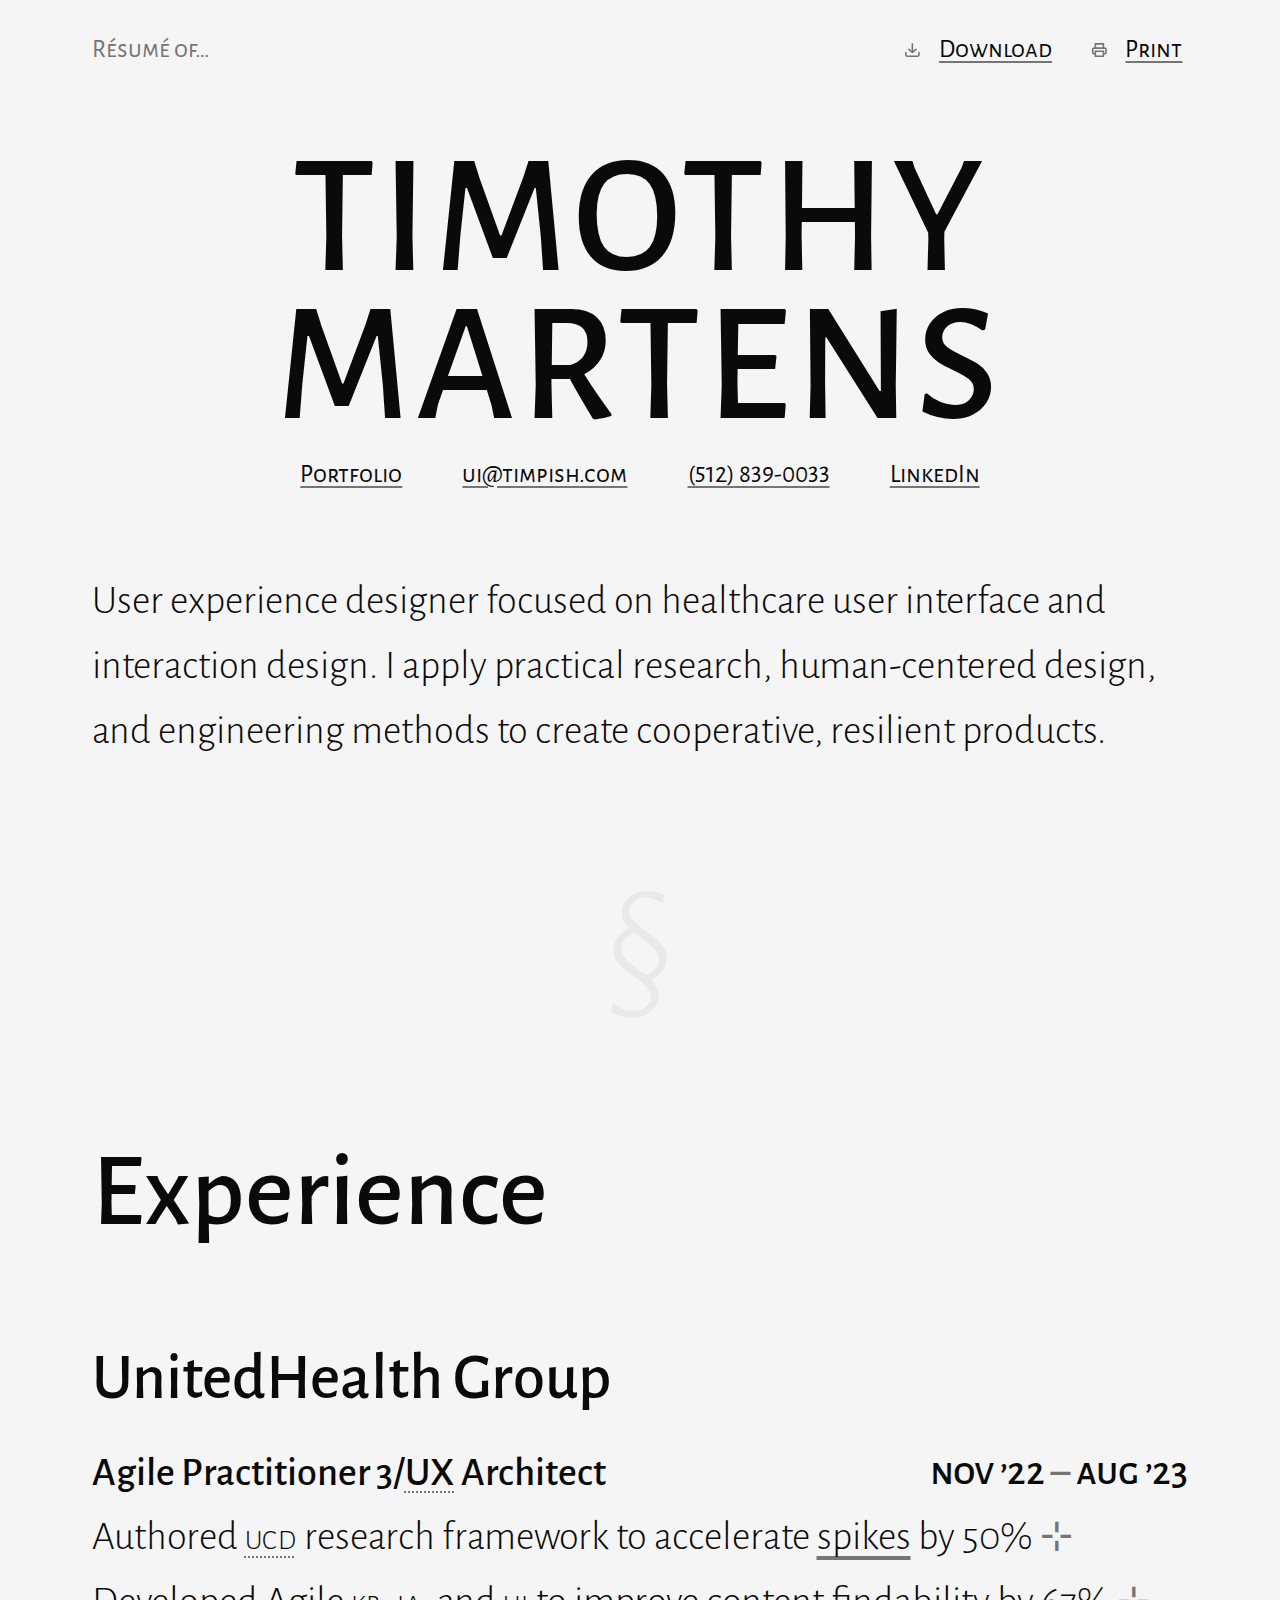
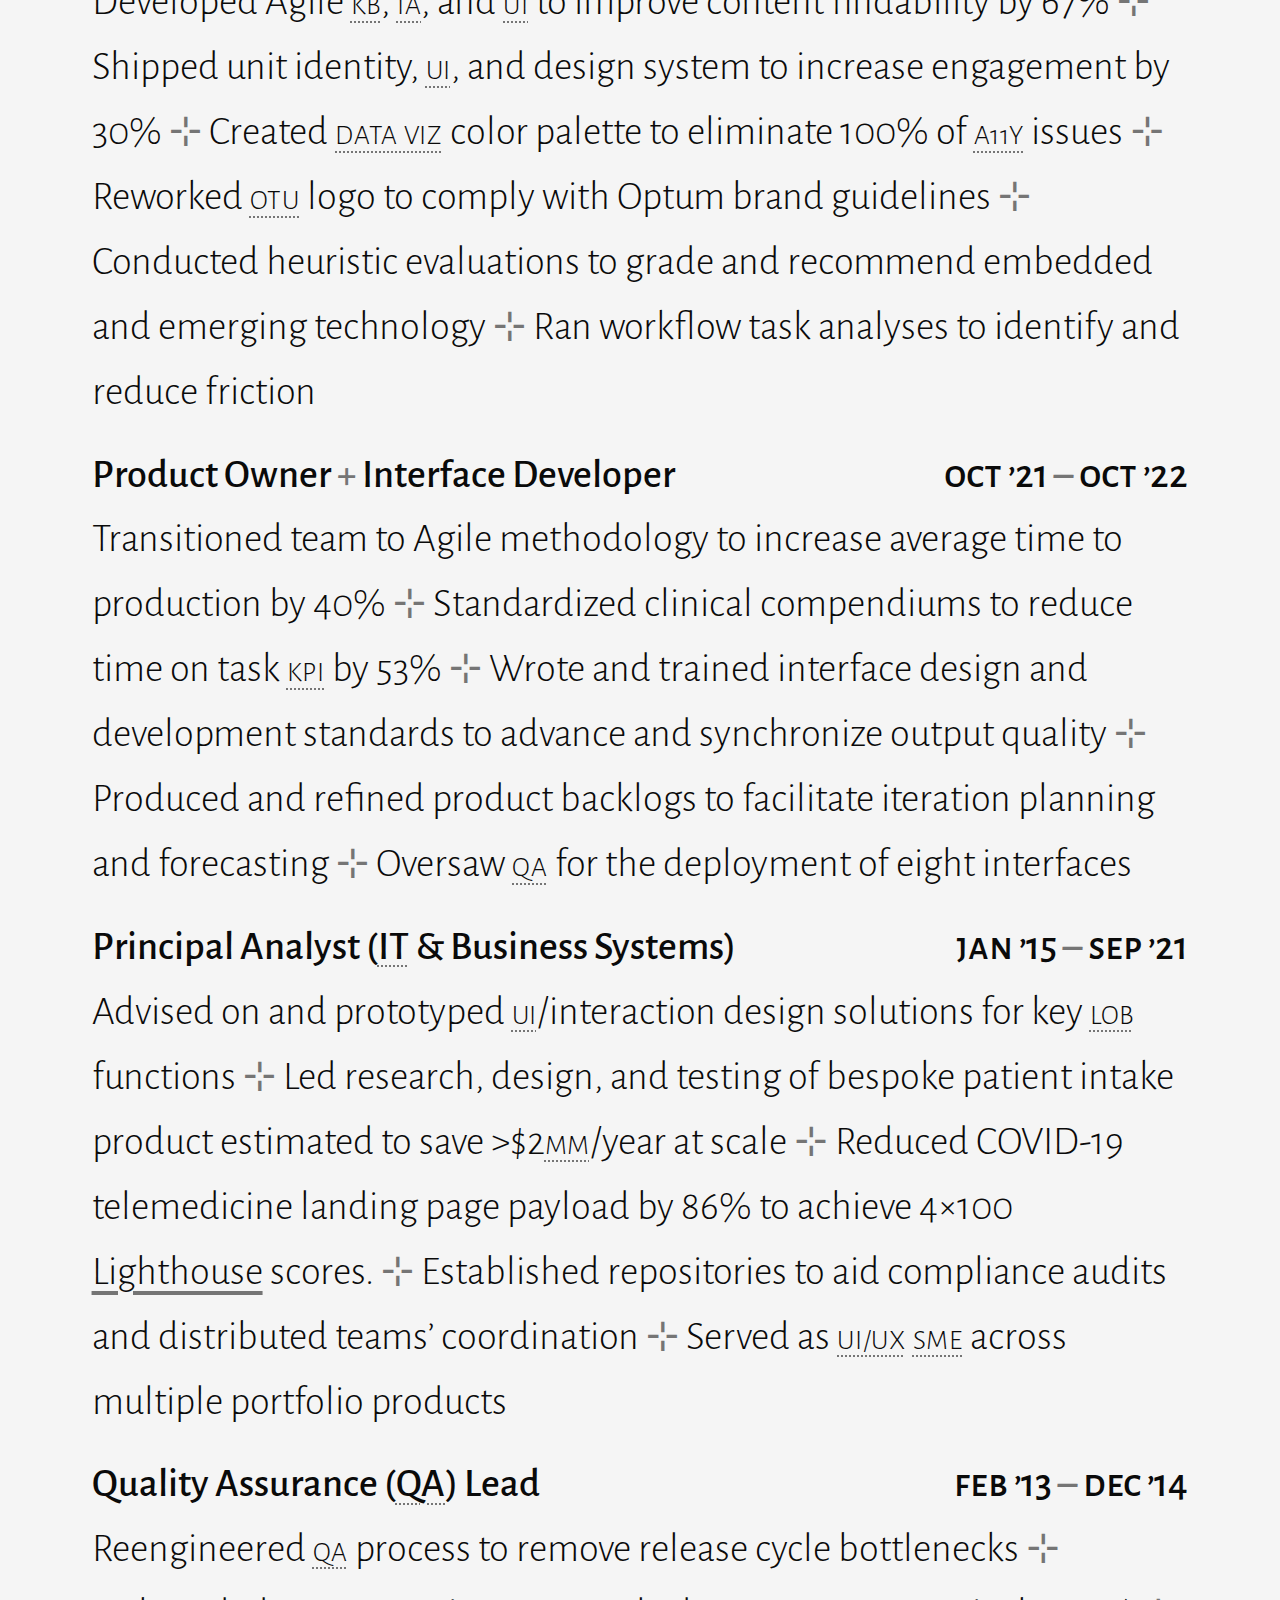
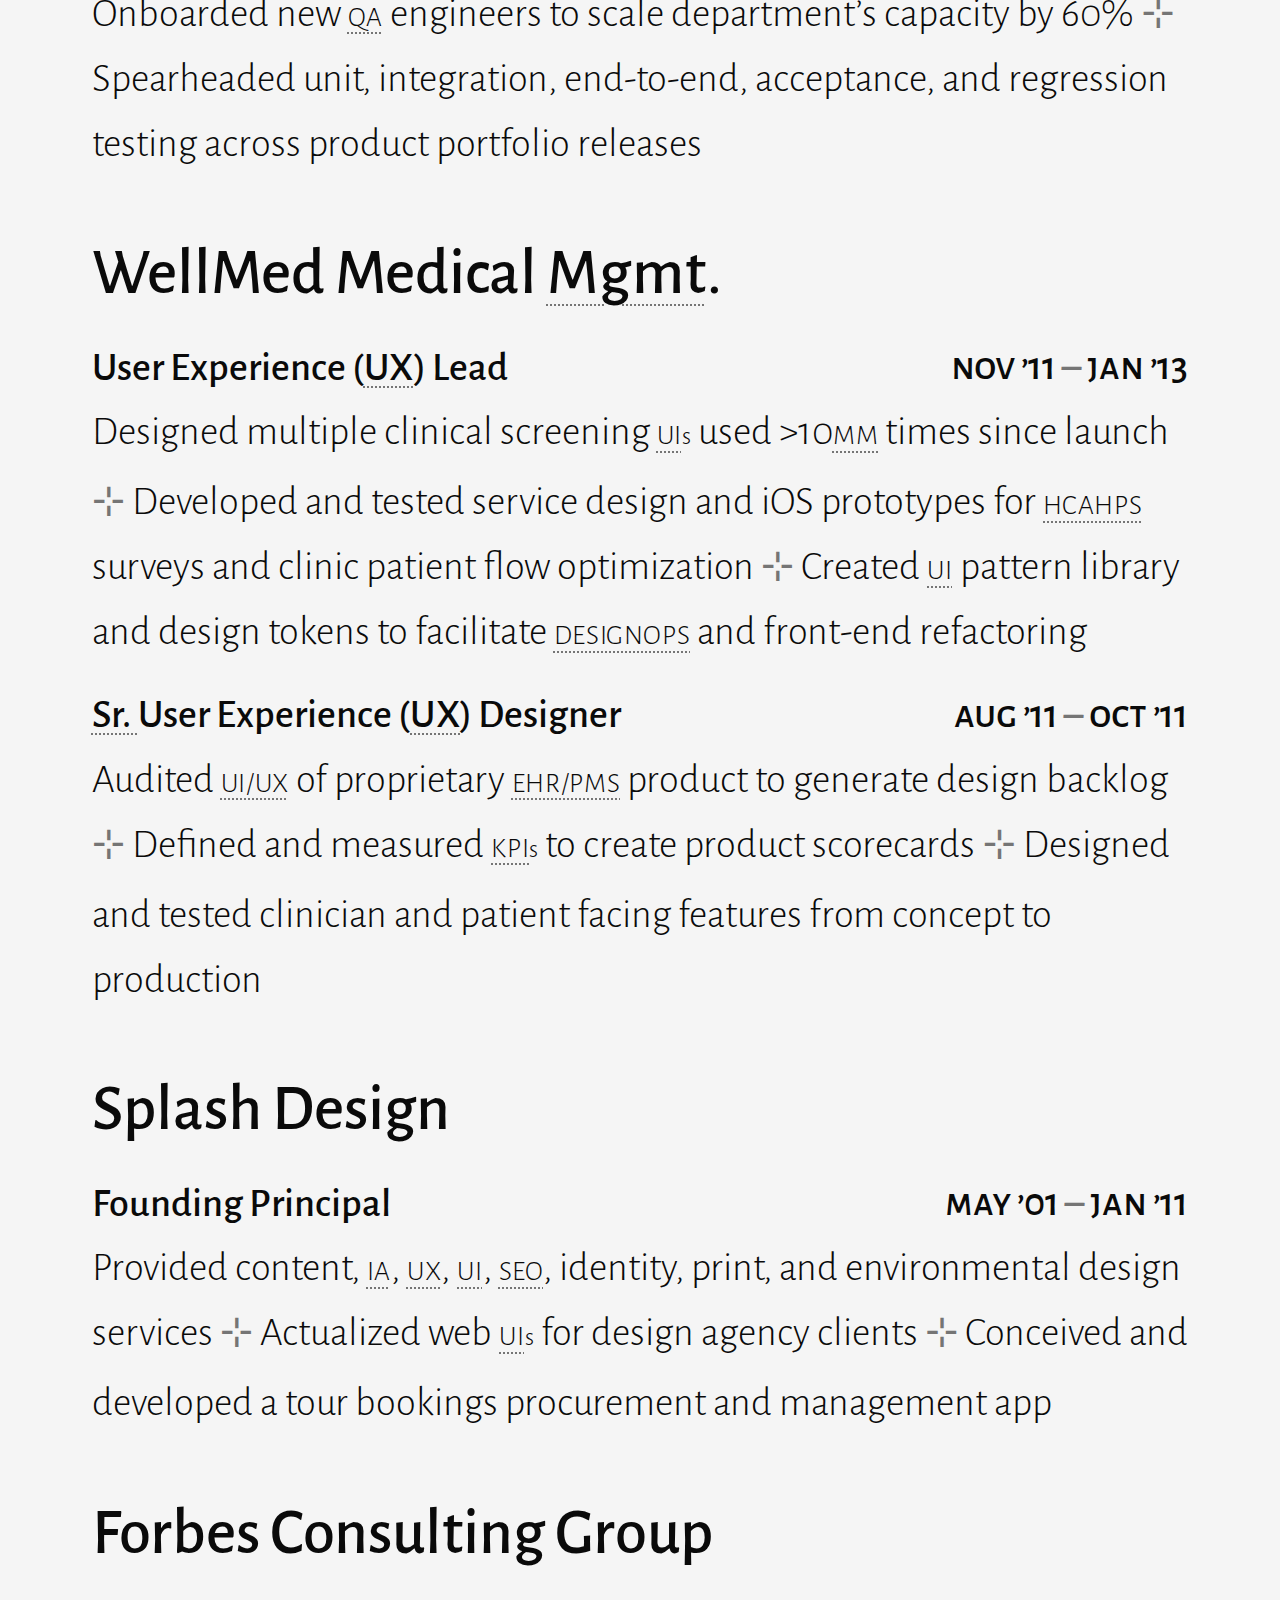
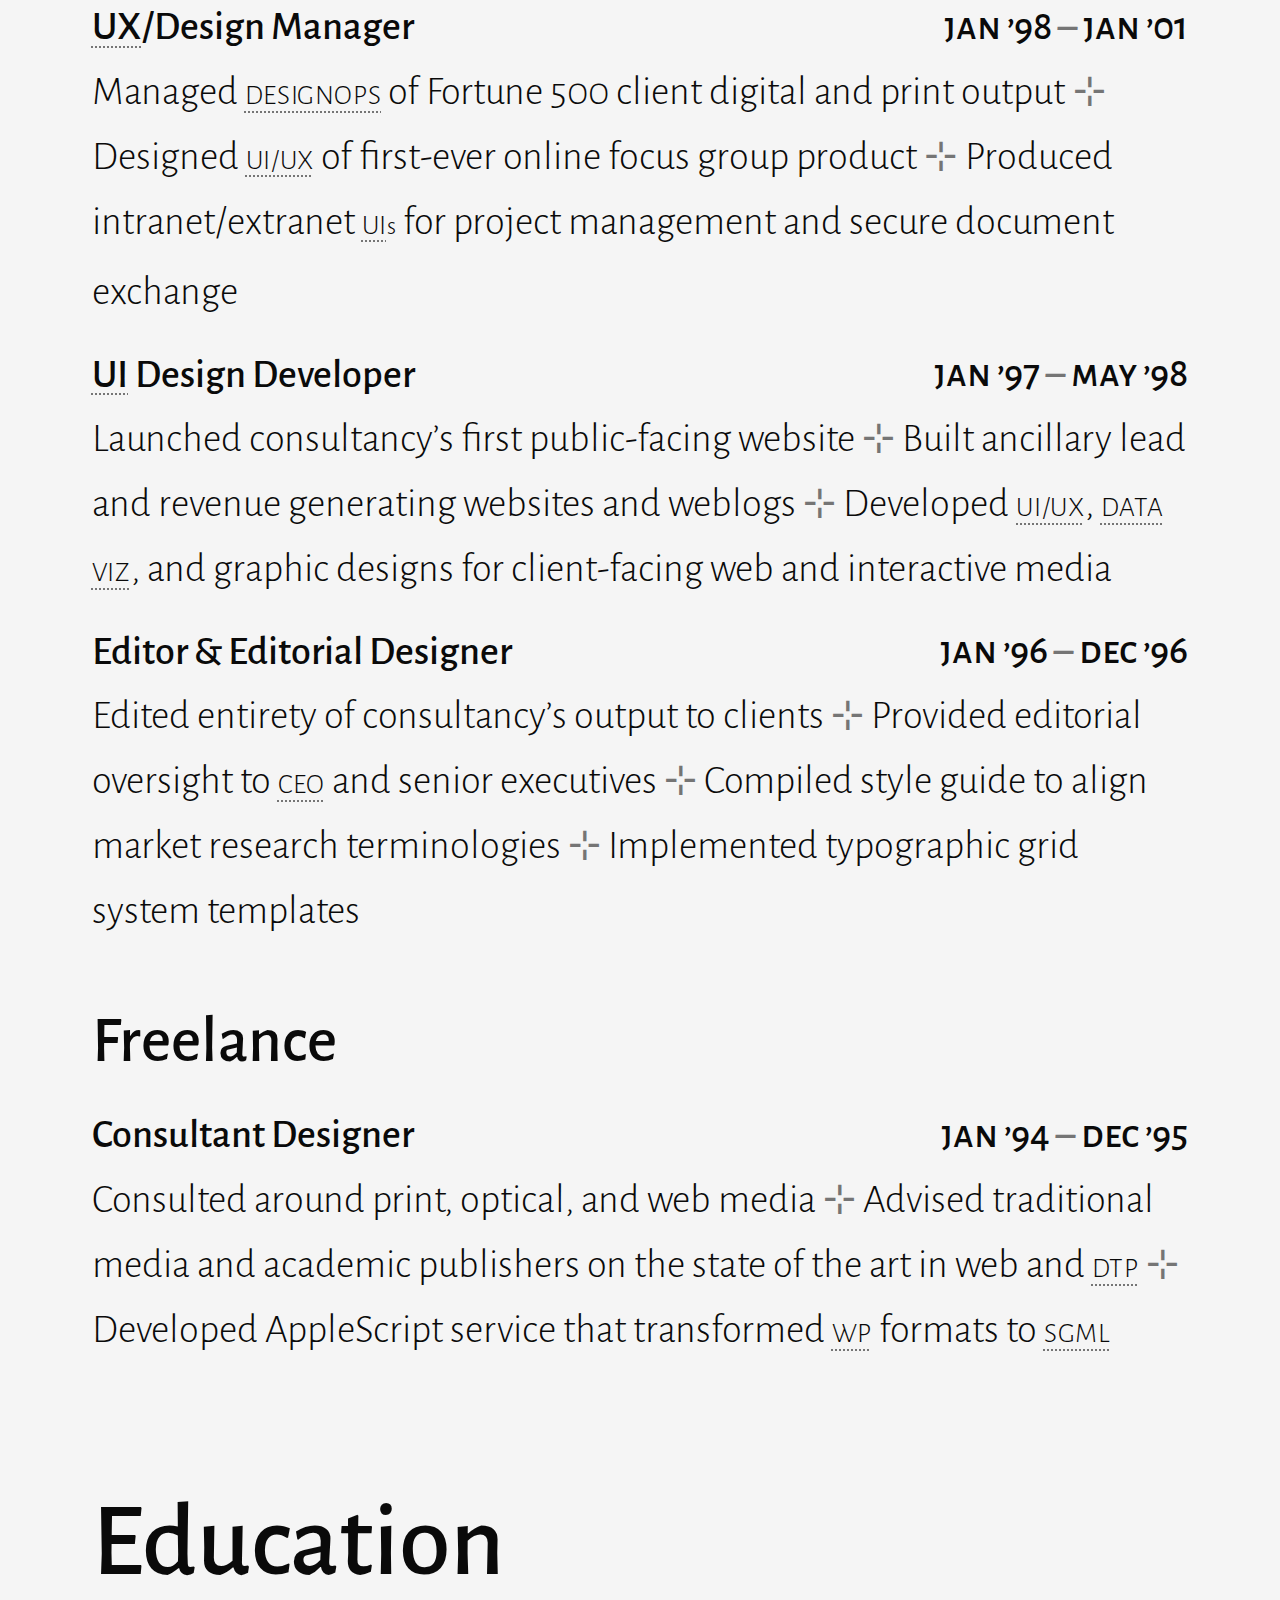
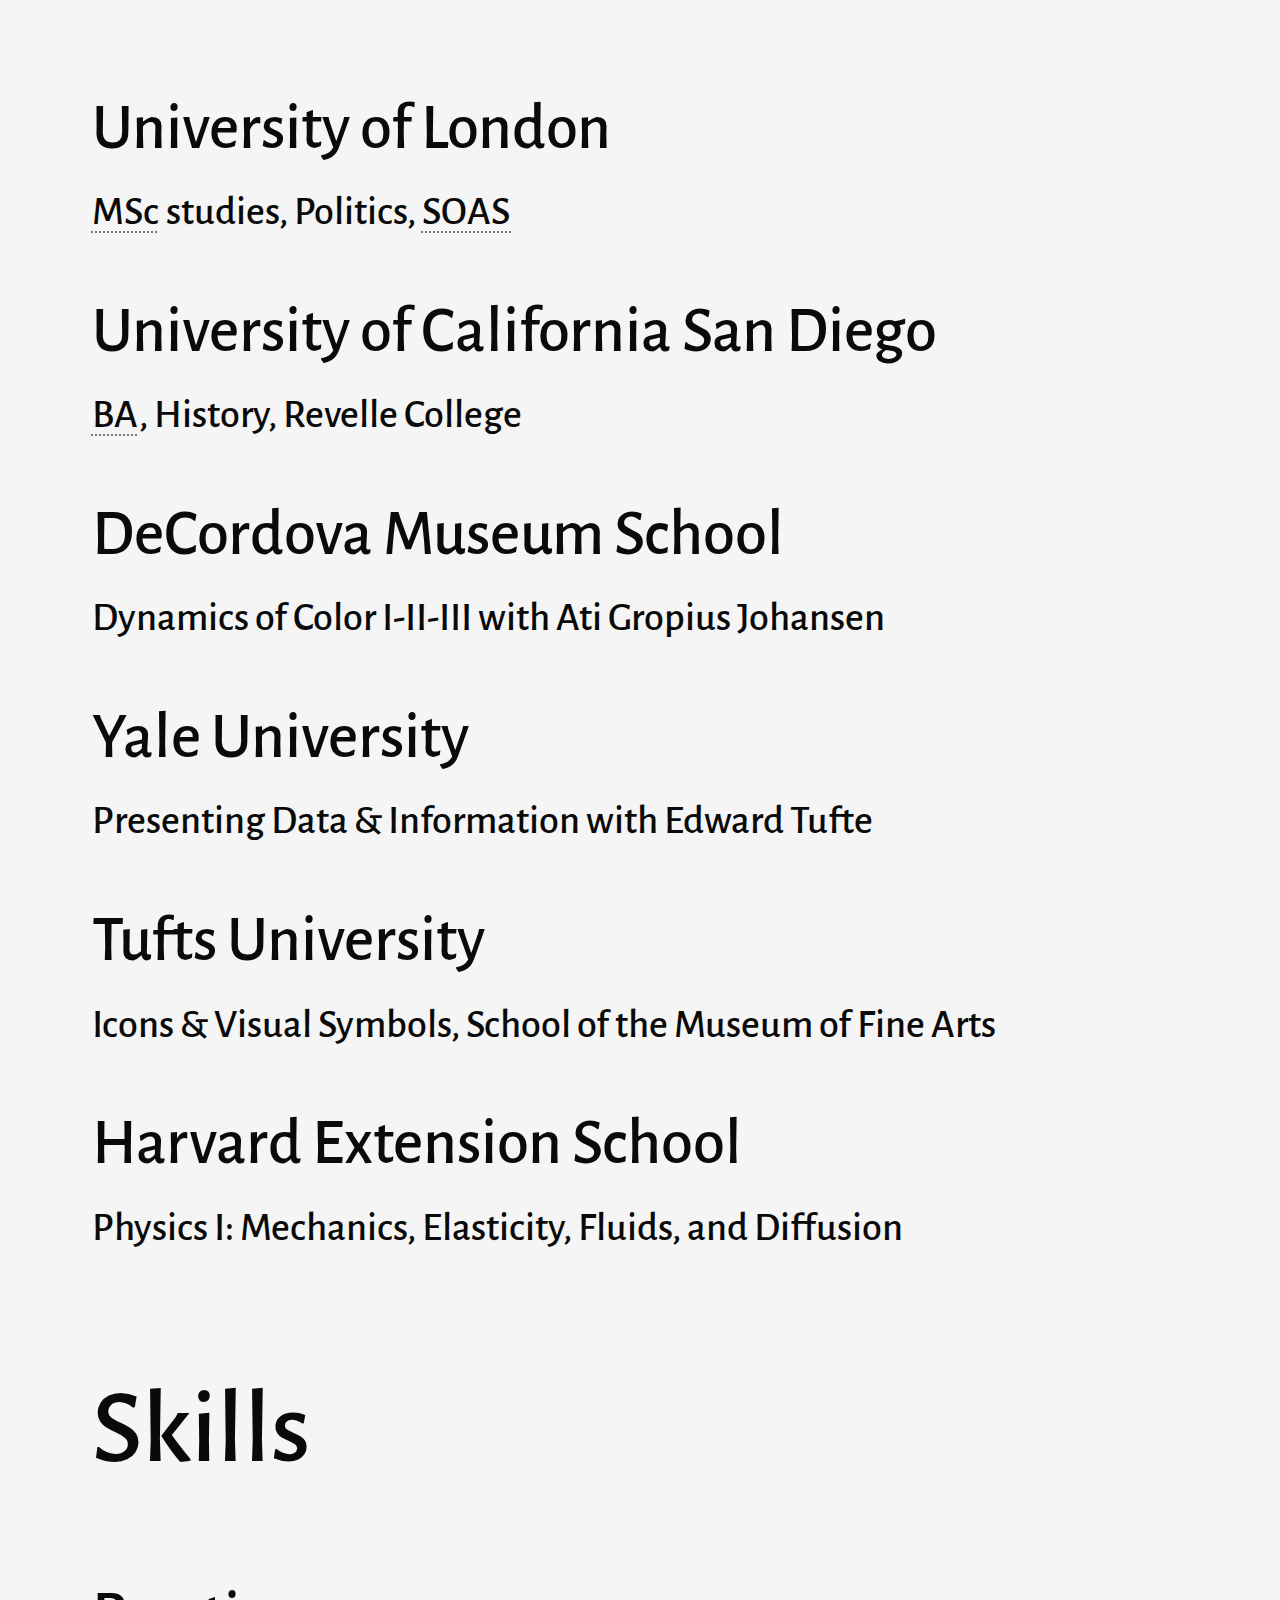
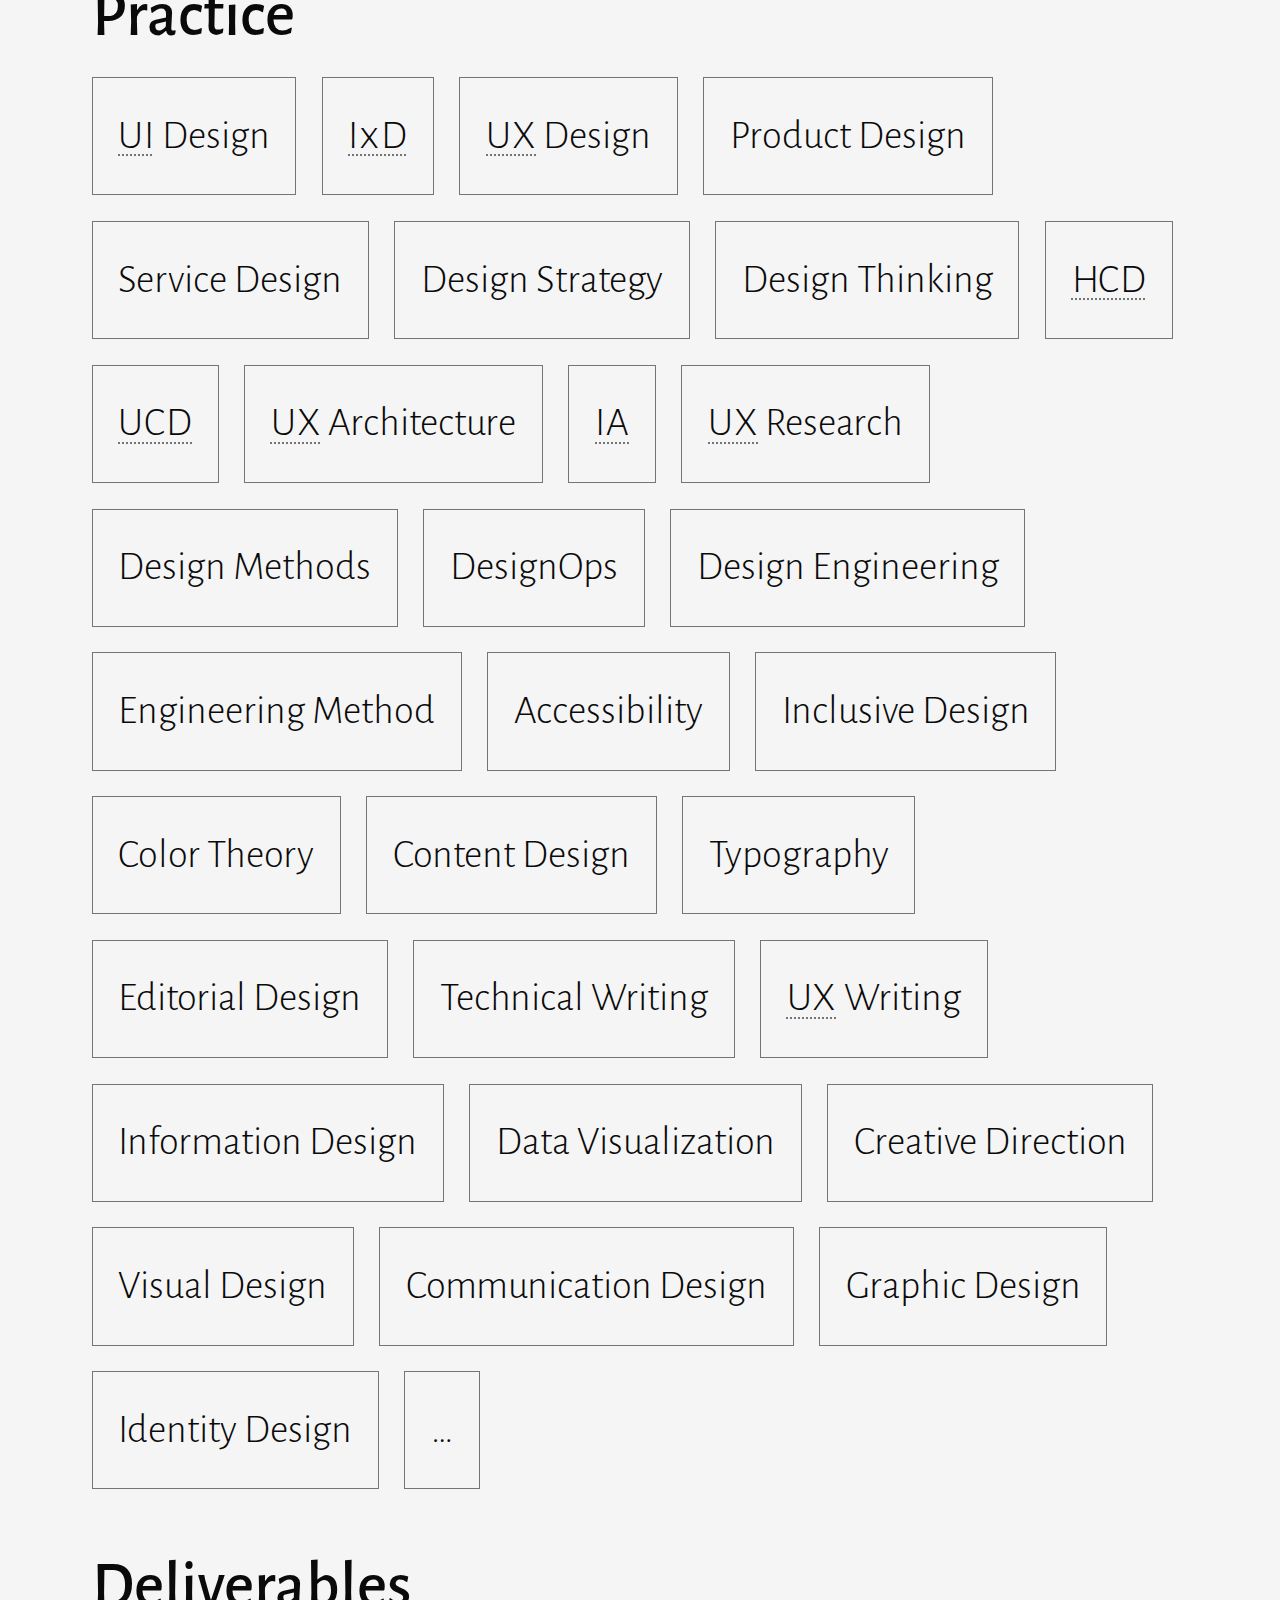
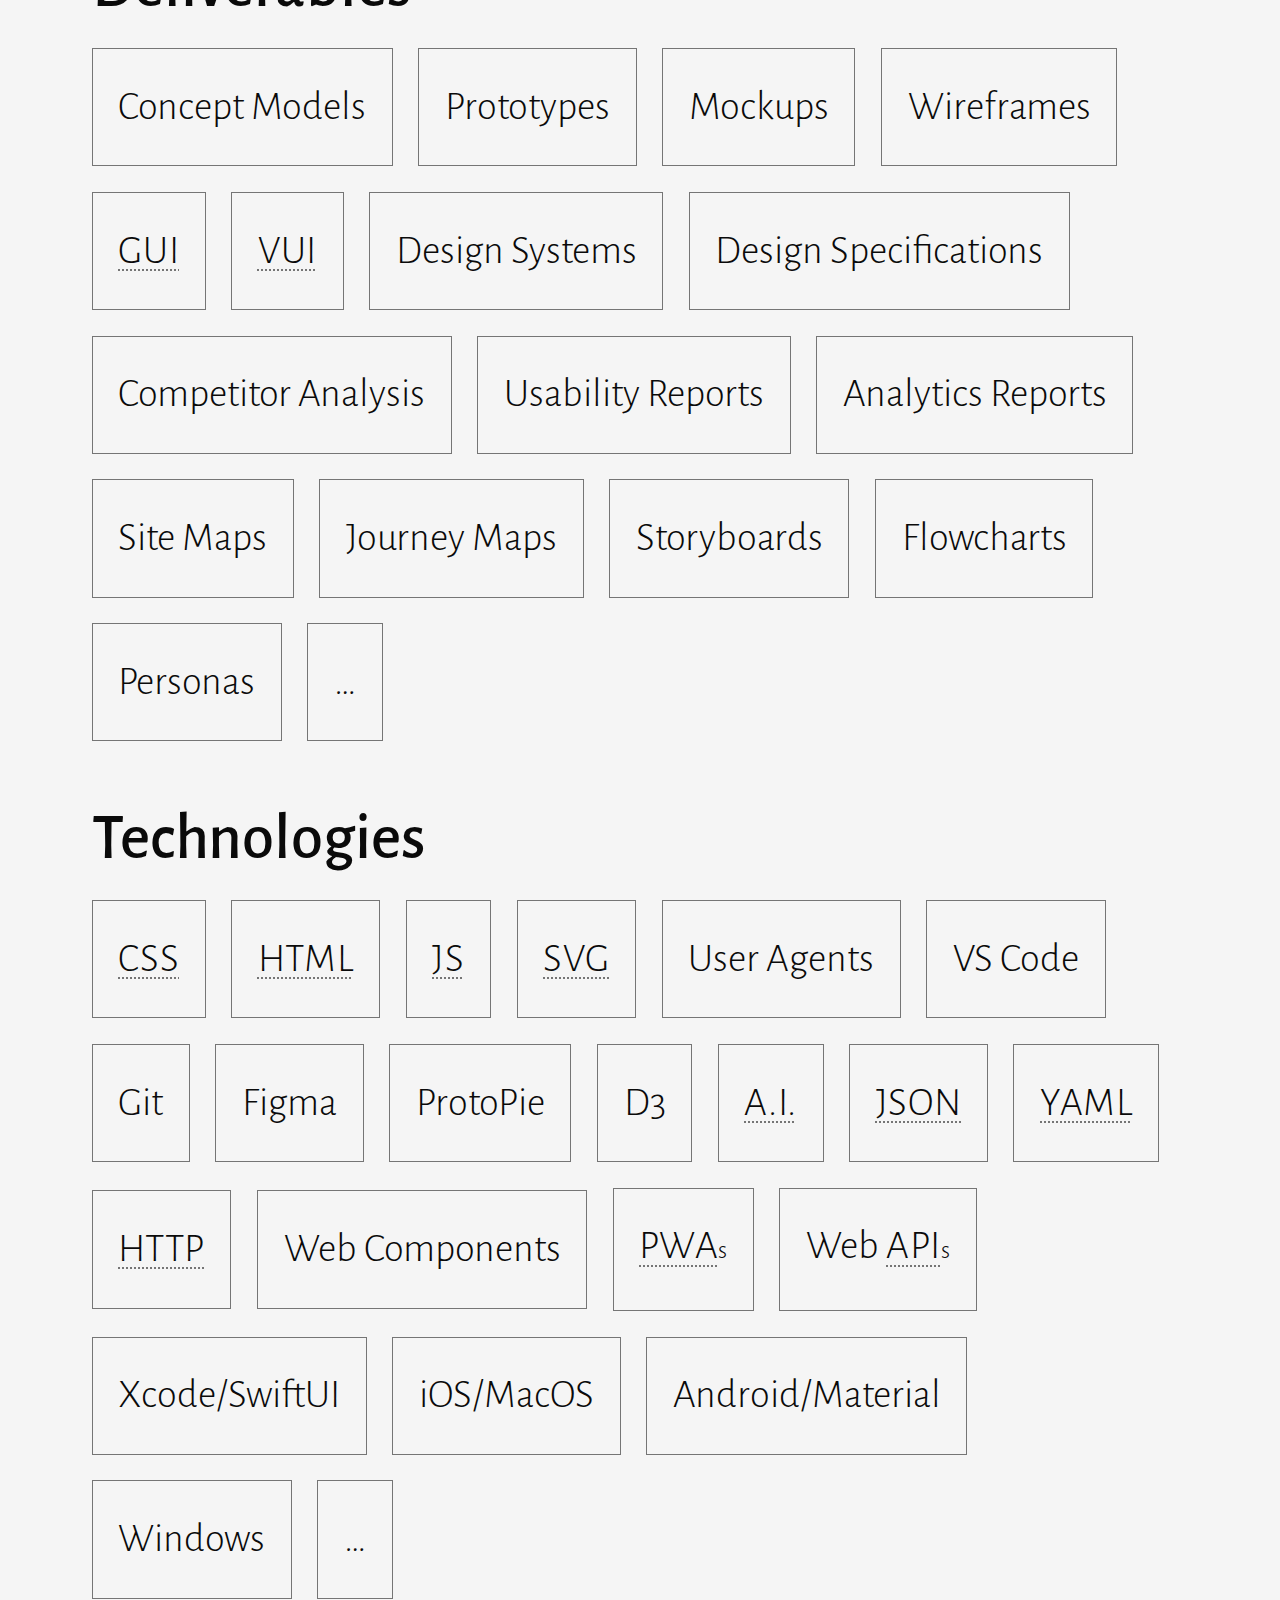
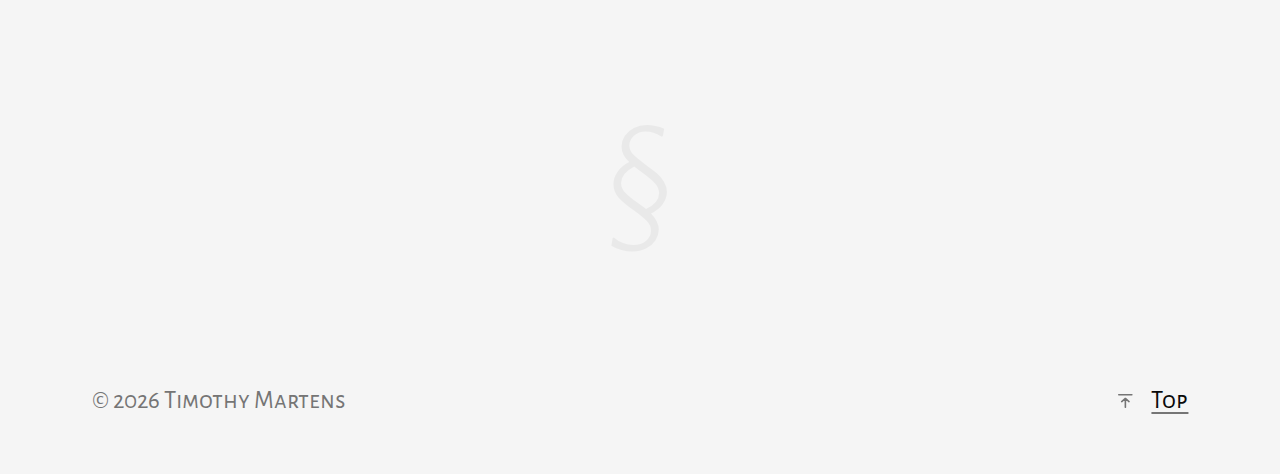
==== commit 823ebebf: "Update index.html" ====
--- a/26bddc1543523f0c5714eaf1b50a944b2cb7ea2d/index.html
+++ b/26bddc1543523f0c5714eaf1b50a944b2cb7ea2d/index.html
@@ -13,405 +13,7 @@
     <!-- <link href="print.css"  rel="stylesheet" media="print"> -->
     <meta name="description" content="The r&eacute;sum&eacute; of Timothy Martens &#8211; Product Designer &amp; Design Technologist">
     <meta name="format-detection" content="telephone=no">
-    <!-- <style>
-        /* Reset based on https://andy-bell.co.uk/a-more-modern-css-reset/ */
-
-        *,
-        *::before,
-        *::after {
-            box-sizing: border-box;
-        }
-
-        html {
-            -moz-text-size-adjust: none;
-            -webkit-text-size-adjust: none;
-            text-size-adjust: none;
-        }
-
-        body,
-        h1,
-        h2,
-        h3,
-        h4,
-        h5,
-        p {
-            margin: 0;
-        }
-
-        body {
-            min-height: 100vh;
-            line-height: 1.5;
-        }
-
-        h1,
-        h2,
-        h3,
-        h4,
-        hr,
-        button {
-            line-height: 1.1;
-        }
-
-        h1,
-        h2,
-        h3,
-        h4,
-        h5 {
-            text-wrap: balance;
-        }
-
-        a:not([class]) {
-            text-decoration-skip-ink: auto;
-            color: currentColor;
-        }
-
-        :target {
-            scroll-margin-block: 5ex;
-        }
-
-        /* Global vars */
-
-        :where(html) {
-
-            /* pseudo-private props in triptych notation: namespaceName-valueType-variableName
-               https: //lea.verou.me/blog/2021/10/custom-properties-with-defaults/
-               https: //jwdallas.com/posts/namingcssvariables/ */
-
-            --_cv-color-light: var(--cv-color-light, hsl(0, 0%, 96%));
-            --_cv-color-dark: var(--cv-color-dark, hsl(0, 0%, 4%));
-            --_cv-color-neutral: var(--cv-color-neutral, hsl(0, 0%, 46%));
-            --_cv-fontFamily-body: Alegreya Sans, system-ui, -apple-system, sans-serif;
-            --_cv-fontFamily-display: var(--cv-fontFamily-body);
-            --_cv-fontFamily-smallcaps: Alegreya Sans SC, ui-serif, serif;
-            --_cv-maxInlineSize-textMeasure: var(--cv-maxInlineSize-textMeasure, 55ch);
-            --_cv-fontWeight-300: var(--cv-fontWeight-300, 300);
-            --_cv-fontWeight-400: var(--cv-fontWeight-400, 400);
-            --_cv-fontWeight-500: var(--cv-fontWeight-500, 500);
-            --_cv-fontSize-s: var(--cv-fontSize-s, clamp(0.7513rem, 0.4806rem + 1.3534vw, 1.6225rem));
-            --_cv-fontSize-m: var(--cv-fontSize-m, clamp(1.0625rem, 0.5771rem + 2.4272vw, 2.625rem));
-            --_cv-fontSize-l: var(--cv-fontSize-l, clamp(1.5025rem, 0.6497rem + 4.2641vw, 4.2475rem));
-            --_cv-fontSize-xl: var(--cv-fontSize-xl, clamp(2.1244rem, 0.6494rem + 7.3748vw, 6.8719rem));
-            --_cv-fontSize-xxl: var(--cv-fontSize-xxl, clamp(3.0038rem, 0.4826rem + 12.6058vw, 11.1188rem));
-            --_cv-lineHeight-leading: var(--cv-lineHeight-leading, clamp(1.502rem, 4.264vw + 0.65rem, 4.247rem));
-            --_cv-letterSpacing-trackingWide: var(--cv-letterSpacing-trackingWide, 0.0618ch);
-            --_cv-letterSpacing-trackingSubtle: var(--cv-letterSpacing-trackingSubtle, calc(var(--_cv-letterSpacing-trackingWide)/2));
-            --_cv-space-0: var(--cv-space-0, 0);
-            --_cv-space-xs: var(--cv-space-xs, clamp(0.3125rem, 0.1766rem + 0.6796vw, 0.75rem));
-            --_cv-space-s: var(--cv-space-s, clamp(0.4375rem, 0.2239rem + 1.068vw, 1.125rem));
-            --_cv-space-m: var(--cv-space-m, clamp(0.6875rem, 0.3768rem + 1.5534vw, 1.6875rem));
-            --_cv-space-l: var(--cv-space-l, clamp(1.0625rem, 0.5771rem + 2.4272vw, 2.625rem));
-            --_cv-space-xl: var(--cv-space-xl, clamp(1.625rem, 0.8871rem + 3.6893vw, 4rem));
-            --_cv-space-xxl: var(--cv-space-xxl, clamp(2.4375rem, 1.3113rem + 5.6311vw, 6.0625rem));
-            --_cv-space-xs-s: var(--cv-space-xs-s, clamp(0.3125rem, 0.0601rem + 1.2621vw, 1.125rem));
-            --_cv-space-xs-m: var(--cv-space-xs-m, clamp(0.3125rem, -0.1147rem + 2.1359vw, 1.6875rem));
-            --_cv-space-s-m: var(--cv-space-s-m, clamp(0.4375rem, 0.0492rem + 1.9417vw, 1.6875rem));
-            --_cv-space-s-xl: var(--cv-space-s-xl, clamp(0.4375rem, -0.6693rem + 5.534vw, 4rem));
-            --_cv-space-m-l: var(--cv-space-m-l, clamp(0.6875rem, 0.0856rem + 3.0097vw, 2.625rem));
-            --_cv-space-l-xl: var(--cv-space-l-xl, clamp(1.0625rem, 0.1499rem + 4.5631vw, 4rem));
-            --_cv-space-l-xxl: var(--cv-space-l-xxl, clamp(1.0625rem, -0.4909rem + 7.767vw, 6.0625rem));
-            --_cv-space-xl-xxl: var(--cv-space-xl-xxl, clamp(1.625rem, 0.2464rem + 6.8932vw, 6.0625rem));
-            --_cv-borderWidthStyleColor-border: var(--cv-borderWidthStyleColor-border, clamp(0.0088rem, -0.02rem + 0.1437vw, 0.1013rem) solid var(--_cv-color-neutral));
-            color: var(--_cv-color-dark);
-            background-color: var(--_cv-color-light);
-        }
-
-        /* Dark mode */
-        @media (prefers-color-scheme: dark) {
-            :root {
-                background-color: var(--_cv-color-dark);
-                color: var(--_cv-color-light);
-            }
-        }
-
-        /* Elements */
-
-        body {
-            font-family: var(--_cv-fontFamily-body);
-            font-size: var(--_cv-fontSize-m);
-            line-height: var(--_cv-lineHeight-leading);
-            font-weight: var(--_cv-fontWeight-300);
-            font-variant-numeric: oldstyle-nums;
-            font-variant-numeric: proportional-nums;
-            margin-top: var(--_cv-space-xs-s);
-            margin-bottom: var(--_cv-space-m-l)
-        }
-
-        h1,
-        h2,
-        h3,
-        h4 {
-            font-family: var(--_cv-fontFamily-display);
-            font-weight: var(--_cv-fontWeight-500);
-        }
-
-        h5 {
-            font-family: var(--_cv-fontFamily-smallcaps);
-            font-weight: var(--_cv-fontWeight-500);
-        }
-
-        h1 {
-            font-size: var(--_cv-fontSize-xxl);
-            line-height: 0.88;
-            letter-spacing: var(--_cv-letterSpacing-trackingWide);
-            text-align: center;
-            text-transform: uppercase;
-        }
-
-        h2 {
-            font-size: var(--_cv-fontSize-xl);
-            margin-bottom: var(--_cv-space-xxl);
-        }
-
-        h3 {
-            font-size: var(--_cv-fontSize-l);
-            margin-bottom: var(--_cv-space-m);
-            margin-top: var(--_cv-space-xl);
-        }
-
-        h4,
-        h5 {
-            font-size: var(--_cv-fontSize-m);
-        }
-
-        nav,
-        address,
-        footer {
-            font-family: var(--_cv-fontFamily-smallcaps);
-            font-size: var(--_cv-fontSize-s);
-            font-weight: var(--_cv-fontWeight-400);
-        }
-
-        /* lead in and outro…neutral color */
-        nav p,
-        footer p:first-of-type {
-            color: var(--_cv-color-neutral);
-        }
-
-        /* de-italicize default */
-        address {
-            font-style: inherit;
-        }
-
-        abbr {
-            font-family: var(--_cv-fontFamily-smallcaps);
-            font-variant-caps: all-small-caps;
-            letter-spacing: var(--_cv-letterSpacing-trackingSubtle);
-            text-decoration-line: underline;
-            text-decoration-style: dotted;
-            text-decoration-color: var(--_cv-color-neutral);
-            text-decoration-thickness: 1.618px;
-            text-underline-offset: 0.1618em;
-        }
-
-        /* don't small cap abbrs in these headers */
-        h3 abbr,
-        h4 abbr {
-            font-family: var(--_cv-fontFamily-display);
-            font-variant-caps: normal;
-        }
-
-        /* plural smallcaps abbrs */
-        abbr+span {
-            font-size: 0.618em;
-        }
-
-        /* cap smallcaps in skill boxes */
-        .box li abbr {
-            font-variant-caps: normal;
-        }
-
-        /* neutral color punctuation glyphs &ndash;, &plus; */
-        time+span,
-        h4>span {
-            color: var(--_cv-color-neutral);
-        }
-
-        ul {
-            list-style: none;
-            margin: 0;
-            padding-left: 0;
-        }
-
-        /* add a beat above n+1 org postions */
-        ul+div.cluster {
-            margin-block-start: var(--_cv-space-s);
-        }
-
-        a,
-        button {
-            color: currentcolor;
-            text-decoration-line: underline;
-            text-decoration-color: var(--_cv-color-neutral);
-            text-underline-offset: 0.1618em;
-        }
-
-        button {
-            background: transparent;
-            border: none;
-            cursor: pointer;
-            display: inline-block;
-            font: inherit;
-            margin: 0;
-        }
-
-        a:hover svg,
-        button:hover svg {
-            scale: 1.2;
-        }
-
-        a:hover,
-        button:hover,
-        button:focus {
-            text-underline-offset: 0.3236em;
-        }
-
-        a:active,
-        a:focus,
-        button:active,
-        button:focus {
-            outline: var(--_cv-color-neutral) dotted 1.618px;
-            outline-offset: +6.853px;
-        }
-
-        /* icons base64 svgs  */
-        symbol {
-            fill: none;
-            stroke: var(--_cv-color-neutral);
-            stroke-width: 1;
-            stroke-linecap: round;
-        }
-
-        hr {
-            border: none;
-        }
-
-        hr.section::after {
-            content: '\00A7';
-            display: block;
-            filter: opacity(.1);
-            font-size: var(--_cv-fontSize-xxl);
-            text-align: center;
-        }
-
-        hr.subsection::after {
-            font-size: var(--_cv-fontSize-xl);
-        }
-
-        /* Layout primitives */
-
-        /* center */
-        .center {
-            box-sizing: content-box;
-            margin-inline: auto;
-            max-inline-size: var(--_cv-maxInlineSize-textMeasure);
-            padding-inline-start: var(--_cv-space-l-xxl);
-            padding-inline-end: var(--_cv-space-l-xxl);
-        }
-
-        /* stack */
-        .vertical-rhythm {
-            display: flex;
-            flex-direction: column;
-            justify-content: flex-start;
-        }
-
-        [class^='vertical-rhythm']>* {
-            margin-block: 0;
-        }
-
-        .vertical-rhythm-s>*+* {
-            margin-block-start: var(--_cv-space-l-xl);
-        }
-
-        .vertical-rhythm-m>*+* {
-            margin-block-start: var(--_cv-space-xl);
-        }
-
-        .vertical-rhythm-l>*+* {
-            margin-block-start: var(--_cv-space-xl-xxl);
-        }
-
-        /* cluster */
-        .cluster {
-            display: flex;
-            flex-wrap: wrap;
-            gap: var(--_cv-space-xs-m);
-            justify-content: space-between;
-            align-items: center;
-        }
-
-        /* paragraph, glyph delimited lists (main <li>s) */
-        .para-list>* {
-            list-style: none;
-            display: inline;
-
-        }
-
-        .para-list>*+*::before {
-            content: var(--symbol, '\22B9')'\0020';
-            color: var(--_cv-color-neutral);
-        }
-
-        /* box (skills) */
-        .box li {
-            padding: var(--_cv-space-s-m);
-            border: var(--_cv-borderWidthStyleColor-border);
-            color: inherit;
-            background-color: inherit;
-        }
-
-        .box * {
-            color: inherit;
-        }
-
-        /* icon */
-        .icon {
-            width: 1cap;
-            width: 0.75em;
-            height: 0.75em;
-            height: 1cap;
-        }
-
-        .with-icon {
-            display: inline-flex;
-            align-items: baseline;
-        }
-
-        .with-icon .icon {
-            margin-inline-end: var(--_cv-space-xs-s);
-        }
-
-        /* Utils */
-
-        /* Type */
-        .font-variant-numeric\:lining-nums {
-            font-variant-numeric: lining-nums;
-        }
-
-        /* Stack props */
-        .margin-block-start\:--_cv-space-0 {
-            margin-block-start: var(--_cv-space-0);
-        }
-
-        /* Cluster props */
-        .justify-content\:center {
-            justify-content: center;
-        }
-
-        .justify-content\:flex-start {
-            justify-content: flex-start;
-        }
-
-        .gap\:--_cv-space-s-xl {
-            gap: var(--_cv-space-s-xl);
-        }
-
-        /* layout debugger */
-        .* {
-            outline: deeppink dotted 0.5px;
-        }
-    </style> -->
-
+    
 </head>
 
 <body id="top" class="center vertical-rhythm-l">
@@ -449,7 +51,7 @@
 
         <address class="margin-block-start:--_cv-space-0">
             <ul class="cluster justify-content:center gap:--_cv-space-s-xl">
-                <li><a href="https://timpish.com/">timpish.com</a></li>
+                <li><a href="https://timpish.com/">Portfolio</a></li>
                 <li><a href="mailto:ui&#64;timpish.com">ui@timpish.com</a></li>
                 <li><a href="tel:+01-512-839-0033" class="font-variant-numeric:lining-nums" rel="nofollow">(512)&nbsp;839&hyphen;0033</a></li>
                 <li><a href="https://www.linkedin.com/in/timpish">LinkedIn</a></li>
@@ -751,4 +353,4 @@
 
 </body>
 
-</html>+</html>
--- a/app.css
+++ b/app.css
@@ -0,0 +1,450 @@
+    /* Reset based on https://andy-bell.co.uk/a-more-modern-css-reset/ */
+
+    *,
+    *::before,
+    *::after {
+        box-sizing: border-box;
+    }
+
+    html {
+        -moz-text-size-adjust: none;
+        -webkit-text-size-adjust: none;
+        text-size-adjust: none;
+    }
+
+    body,
+    h1,
+    h2,
+    h3,
+    h4,
+    h5,
+    p {
+        margin: 0;
+    }
+
+    body {
+        min-height: 100vh;
+        line-height: 1.5;
+    }
+
+    h1,
+    h2,
+    h3,
+    h4,
+    hr,
+    button,
+    input,
+    label {
+        line-height: 1.1;
+    }
+
+    h1,
+    h2,
+    h3,
+    h4,
+    h5 {
+        text-wrap: balance;
+    }
+
+    a:not([class]) {
+        text-decoration-skip-ink: auto;
+        color: currentColor;
+    }
+
+    :target {
+        scroll-margin-block: 5ex;
+    }
+
+    /* Global vars */
+
+    :where(html) {
+
+        /* pseudo-private props in triptych notation: namespaceName-valueType-variableName
+               https: //lea.verou.me/blog/2021/10/custom-properties-with-defaults/
+               https: //jwdallas.com/posts/namingcssvariables/ */
+
+        --_cv-color-light: var(--cv-color-light, hsl(0, 0%, 96%));
+        --_cv-color-dark: var(--cv-color-dark, hsl(0, 0%, 4%));
+        --_cv-color-neutral: var(--cv-color-neutral, hsl(0, 0%, 46%));
+        --_cv-fontFamily-body: Alegreya Sans, system-ui, -apple-system, sans-serif;
+        --_cv-fontFamily-display: var(--cv-fontFamily-body);
+        --_cv-fontFamily-smallcaps: Alegreya Sans SC, ui-serif, serif;
+        --_cv-maxInlineSize-textMeasure: var(--cv-maxInlineSize-textMeasure, 55ch);
+        --_cv-fontWeight-300: var(--cv-fontWeight-300, 300);
+        --_cv-fontWeight-400: var(--cv-fontWeight-400, 400);
+        --_cv-fontWeight-500: var(--cv-fontWeight-500, 500);
+        --_cv-fontSize-s: var(--cv-fontSize-s, clamp(0.7513rem, 0.4806rem + 1.3534vw, 1.6225rem));
+        --_cv-fontSize-m: var(--cv-fontSize-m, clamp(1.0625rem, 0.5771rem + 2.4272vw, 2.625rem));
+        --_cv-fontSize-l: var(--cv-fontSize-l, clamp(1.5025rem, 0.6497rem + 4.2641vw, 4.2475rem));
+        --_cv-fontSize-xl: var(--cv-fontSize-xl, clamp(2.1244rem, 0.6494rem + 7.3748vw, 6.8719rem));
+        --_cv-fontSize-xxl: var(--cv-fontSize-xxl, clamp(3.0038rem, 0.4826rem + 12.6058vw, 11.1188rem));
+        --_cv-lineHeight-leading: var(--cv-lineHeight-leading, clamp(1.502rem, 4.264vw + 0.65rem, 4.247rem));
+        --_cv-letterSpacing-trackingWide: var(--cv-letterSpacing-trackingWide, 0.0618ch);
+        --_cv-letterSpacing-trackingSubtle: var(--cv-letterSpacing-trackingSubtle, calc(var(--_cv-letterSpacing-trackingWide)/2));
+        --_cv-space-0: var(--cv-space-0, 0);
+        --_cv-space-xs: var(--cv-space-xs, clamp(0.3125rem, 0.1766rem + 0.6796vw, 0.75rem));
+        --_cv-space-s: var(--cv-space-s, clamp(0.4375rem, 0.2239rem + 1.068vw, 1.125rem));
+        --_cv-space-m: var(--cv-space-m, clamp(0.6875rem, 0.3768rem + 1.5534vw, 1.6875rem));
+        --_cv-space-l: var(--cv-space-l, clamp(1.0625rem, 0.5771rem + 2.4272vw, 2.625rem));
+        --_cv-space-xl: var(--cv-space-xl, clamp(1.625rem, 0.8871rem + 3.6893vw, 4rem));
+        --_cv-space-xxl: var(--cv-space-xxl, clamp(2.4375rem, 1.3113rem + 5.6311vw, 6.0625rem));
+        --_cv-space-xs-s: var(--cv-space-xs-s, clamp(0.3125rem, 0.0601rem + 1.2621vw, 1.125rem));
+        --_cv-space-xs-m: var(--cv-space-xs-m, clamp(0.3125rem, -0.1147rem + 2.1359vw, 1.6875rem));
+        --_cv-space-s-m: var(--cv-space-s-m, clamp(0.4375rem, 0.0492rem + 1.9417vw, 1.6875rem));
+        --_cv-space-s-xl: var(--cv-space-s-xl, clamp(0.4375rem, -0.6693rem + 5.534vw, 4rem));
+        --_cv-space-m-l: var(--cv-space-m-l, clamp(0.6875rem, 0.0856rem + 3.0097vw, 2.625rem));
+        --_cv-space-l-xl: var(--cv-space-l-xl, clamp(1.0625rem, 0.1499rem + 4.5631vw, 4rem));
+        --_cv-space-l-xxl: var(--cv-space-l-xxl, clamp(1.0625rem, -0.4909rem + 7.767vw, 6.0625rem));
+        --_cv-space-xl-xxl: var(--cv-space-xl-xxl, clamp(1.625rem, 0.2464rem + 6.8932vw, 6.0625rem));
+        --_cv-borderWidthStyleColor-border: var(--cv-borderWidthStyleColor-border, clamp(0.0088rem, -0.02rem + 0.1437vw, 0.1013rem) solid var(--_cv-color-neutral));
+        color: var(--_cv-color-dark);
+        background-color: var(--_cv-color-light);
+    }
+
+    /* Dark mode */
+    @media (prefers-color-scheme: dark) {
+        :root {
+            background-color: var(--_cv-color-dark);
+            color: var(--_cv-color-light);
+        }
+    }
+
+    /* Elements */
+
+    body {
+        font-family: var(--_cv-fontFamily-body);
+        font-size: var(--_cv-fontSize-m);
+        line-height: var(--_cv-lineHeight-leading);
+        font-weight: var(--_cv-fontWeight-300);
+        font-variant-numeric: oldstyle-nums;
+        font-variant-numeric: proportional-nums;
+        margin-top: var(--_cv-space-xs-s);
+        margin-bottom: var(--_cv-space-m-l)
+    }
+
+    h1,
+    h2,
+    h3,
+    h4 {
+        font-family: var(--_cv-fontFamily-display);
+        font-weight: var(--_cv-fontWeight-500);
+    }
+
+    h5 {
+        font-family: var(--_cv-fontFamily-smallcaps);
+        font-weight: var(--_cv-fontWeight-500);
+    }
+
+    h1 {
+        font-size: var(--_cv-fontSize-xxl);
+        line-height: 0.88;
+        letter-spacing: var(--_cv-letterSpacing-trackingWide);
+        text-align: center;
+        text-transform: uppercase;
+    }
+
+    h2 {
+        font-size: var(--_cv-fontSize-xl);
+        margin-bottom: var(--_cv-space-xxl);
+    }
+
+    h3 {
+        font-size: var(--_cv-fontSize-l);
+        margin-bottom: var(--_cv-space-m);
+        margin-top: var(--_cv-space-xl);
+    }
+
+    h4,
+    h5 {
+        font-size: var(--_cv-fontSize-m);
+    }
+
+    p.title {
+        text-align: center;
+        font-size: var(--_cv-fontSize-m);
+        color: var(--_cv-color-neutral);
+    }
+
+    nav,
+    address,
+    footer,
+    .login {
+        font-family: var(--_cv-fontFamily-smallcaps);
+        font-size: var(--_cv-fontSize-s);
+        font-weight: var(--_cv-fontWeight-400);
+    }
+
+    /* lead in and outro…neutral color */
+    nav p,
+    footer p:first-of-type {
+        color: var(--_cv-color-neutral);
+    }
+
+    /* de-italicize default */
+    address {
+        font-style: inherit;
+    }
+
+    abbr {
+        font-family: var(--_cv-fontFamily-smallcaps);
+        font-variant-caps: all-small-caps;
+        letter-spacing: var(--_cv-letterSpacing-trackingSubtle);
+        text-decoration-line: underline;
+        text-decoration-style: dotted;
+        text-decoration-color: var(--_cv-color-neutral);
+        text-decoration-thickness: 1.618px;
+        text-underline-offset: 0.1618em;
+    }
+
+    /* don't small cap abbrs in these headers */
+    h3 abbr,
+    h4 abbr {
+        font-family: var(--_cv-fontFamily-display);
+        font-variant-caps: normal;
+    }
+
+    /* plural smallcaps abbrs */
+    abbr+span {
+        font-size: 0.618em;
+    }
+
+    /* cap smallcaps in skill boxes */
+    .box li abbr {
+        font-variant-caps: normal;
+    }
+
+    /* neutral color punctuation glyphs &ndash;, &plus; */
+    time+span,
+    h4>span {
+        color: var(--_cv-color-neutral);
+    }
+
+    ul {
+        list-style: none;
+        margin: 0;
+        padding-left: 0;
+    }
+
+    /* add a beat above n+1 org postions */
+    ul+div.cluster {
+        margin-block-start: var(--_cv-space-s);
+    }
+
+    a,
+    button {
+        color: currentcolor;
+        text-decoration-line: underline;
+        text-decoration-color: var(--_cv-color-neutral);
+        text-underline-offset: 0.1618em;
+    }
+
+    button>span {
+        text-decoration-line: underline;
+        text-decoration-color: transparent;
+    }
+
+    button,
+    input {
+        background: transparent;
+        border: none;
+        cursor: pointer;
+        display: inline-block;
+        font: inherit;
+        margin: 0;
+    }
+
+    input {
+        border: var(--_cv-borderWidthStyleColor-border);
+        color: inherit;
+        width: 100%;
+        padding-left: 1ch;
+    }
+
+    a:hover svg,
+    button:hover svg {
+        scale: 1.2;
+    }
+
+    a:hover,
+    button:hover,
+    button:focus {
+        text-underline-offset: 0.3236em;
+    }
+
+    a:active,
+    a:focus,
+    button:active,
+    button:focus {
+        outline: var(--_cv-color-neutral) dotted 1.618px;
+        outline-offset: +6.853px;
+    }
+
+    /* icons base64 svgs  */
+    symbol {
+        fill: none;
+        stroke: var(--_cv-color-neutral);
+        stroke-width: 1;
+        stroke-linecap: round;
+    }
+
+    hr {
+        border: none;
+    }
+
+    hr.section::after {
+        content: '\00A7';
+        display: block;
+        filter: opacity(.1);
+        font-size: var(--_cv-fontSize-xxl);
+        text-align: center;
+    }
+
+    hr.subsection::after {
+        font-size: var(--_cv-fontSize-xl);
+    }
+
+    /* Layout primitives */
+
+    /* center */
+    .center {
+        box-sizing: content-box;
+        margin-inline: auto;
+        max-inline-size: var(--_cv-maxInlineSize-textMeasure);
+        padding-inline-start: var(--_cv-space-l-xxl);
+        padding-inline-end: var(--_cv-space-l-xxl);
+    }
+
+    /* target */
+    .target {
+        display: grid;
+        place-items: center
+    }
+
+    /* stack */
+    .vertical-rhythm {
+        display: flex;
+        flex-direction: column;
+        justify-content: flex-start;
+    }
+
+    [class^='vertical-rhythm']>* {
+        margin-block: 0;
+    }
+
+    .vertical-rhythm-xs>*+* {
+        margin-block-start: var(--_cv-space-xs);
+    }
+
+    .vertical-rhythm-s>*+* {
+        margin-block-start: var(--_cv-space-l-xl);
+    }
+
+    .vertical-rhythm-s>*+* {
+        margin-block-start: var(--_cv-space-l-xl);
+    }
+
+    .vertical-rhythm-m>*+* {
+        margin-block-start: var(--_cv-space-xl);
+    }
+
+    .vertical-rhythm-l>*+* {
+        margin-block-start: var(--_cv-space-xl-xxl);
+    }
+
+    /* cluster */
+    .cluster {
+        display: flex;
+        flex-wrap: wrap;
+        gap: var(--_cv-space-xs-m);
+        justify-content: space-between;
+        align-items: center;
+    }
+
+    /* paragraph, glyph delimited lists (main <li>s) */
+    .para-list>* {
+        list-style: none;
+        display: inline;
+
+    }
+
+    .para-list>*+*::before {
+        content: var(--symbol, '\22B9')'\0020';
+        color: var(--_cv-color-neutral);
+    }
+
+    /* box */
+    article.box,
+    .box li {
+        padding: var(--_cv-space-s-m);
+        border: var(--_cv-borderWidthStyleColor-border);
+        color: inherit;
+        background-color: inherit;
+    }
+
+    .box * {
+        color: inherit;
+    }
+
+    /* icon */
+    .icon {
+        width: 1cap;
+        width: 0.75em;
+        height: 0.75em;
+        height: 1cap;
+    }
+
+    .with-icon {
+        display: inline-flex;
+        align-items: baseline;
+    }
+
+    .with-icon .icon {
+        margin-inline-end: var(--_cv-space-xs-s);
+    }
+
+    /* Utils */
+
+    /* Type */
+    .font-variant-numeric\:lining-nums {
+        font-variant-numeric: lining-nums;
+    }
+
+    .font-size\:--_cv-fontSize-s {
+        font-size: var(--_cv-fontSize-s) !important;
+    }
+
+    .text-align\:right {
+        text-align: right !important;
+    }
+
+    /* Stack props */
+    .margin-block-start\:--_cv-space-0 {
+        margin-block-start: var(--_cv-space-0);
+    }
+
+    /* Cluster props */
+    .justify-content\:center {
+        justify-content: center;
+    }
+
+    .justify-content\:flex-start {
+        justify-content: flex-start;
+    }
+
+    /* General */
+    .padding\:--_cv-space-l {
+        padding: var(--_cv-space-l);
+    }
+
+    .gap\:--_cv-space-s-xl {
+        gap: var(--_cv-space-s-xl);
+    }
+
+    .color\:--_cv-color-neutral {
+        color: var(--_cv-color-neutral);
+    }
+
+    /* layout debugger */
+    .* {
+        outline: deeppink dotted 0.5px;
+    }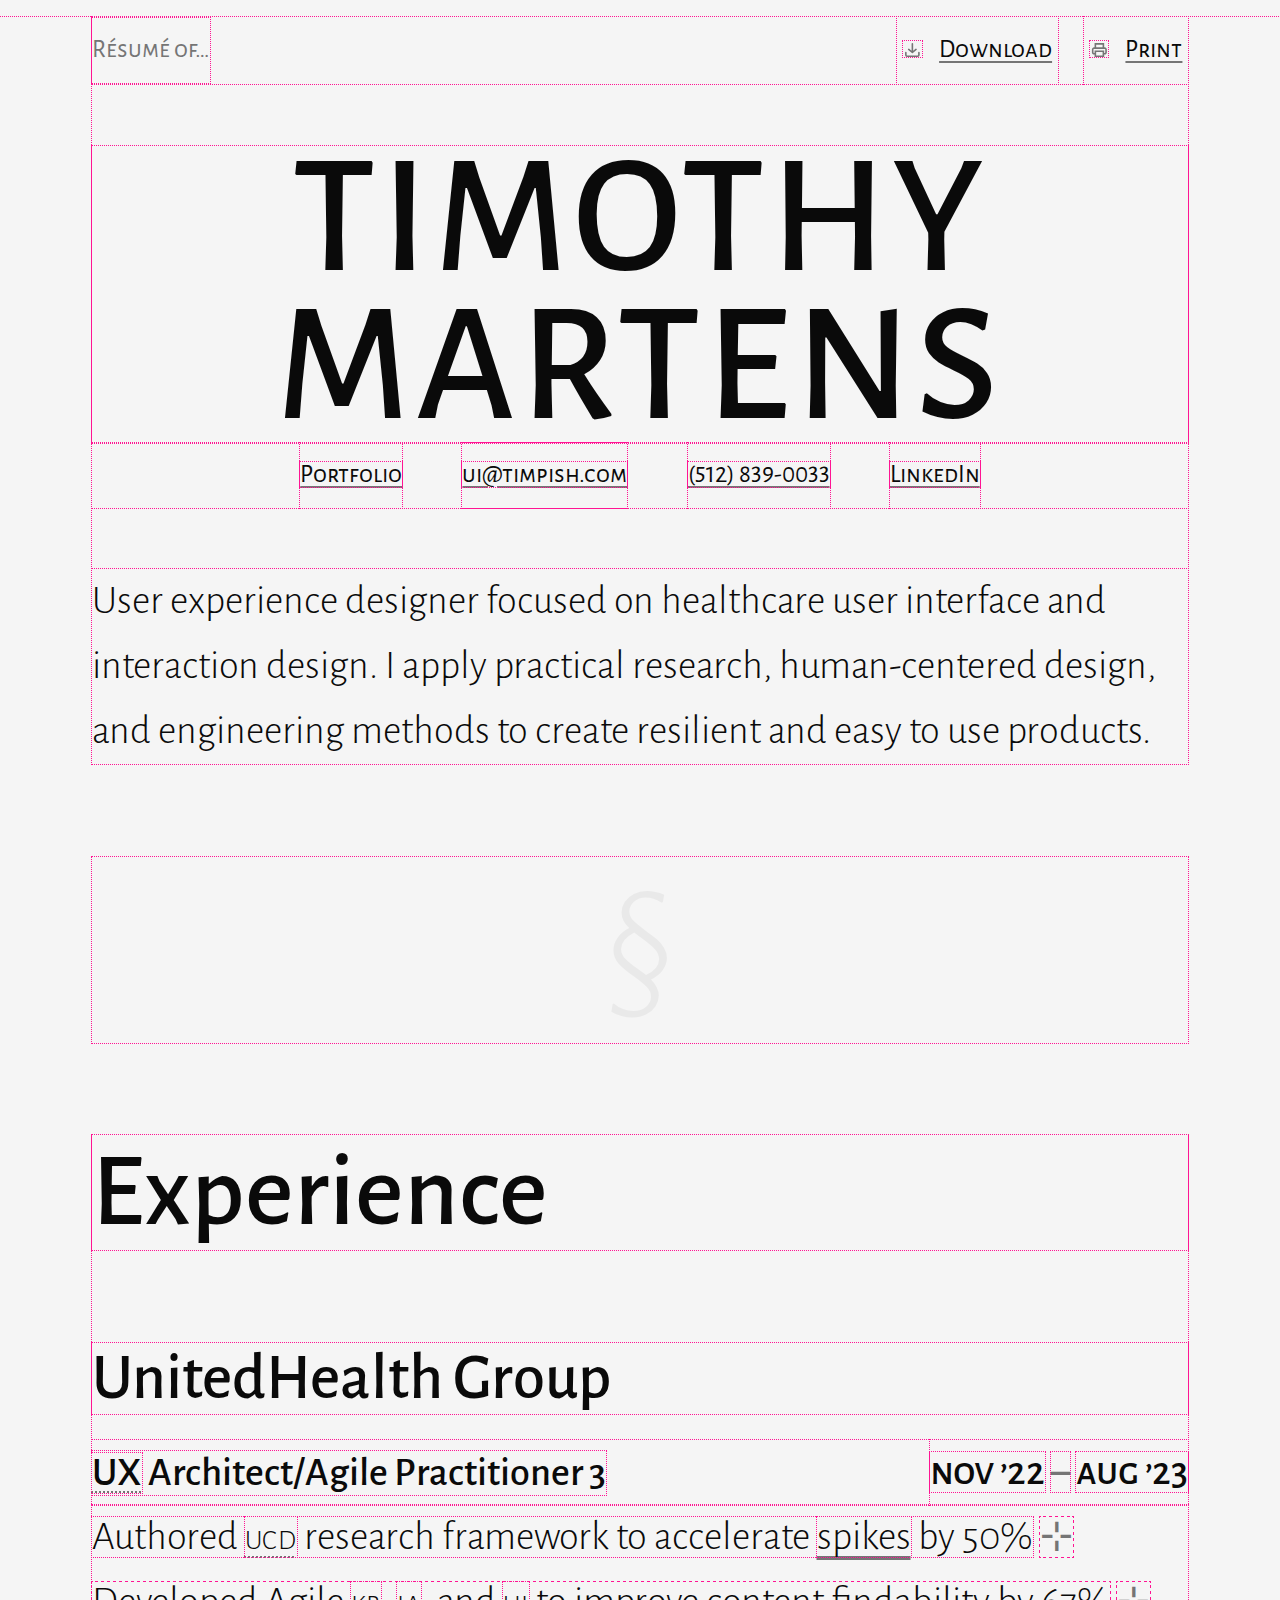
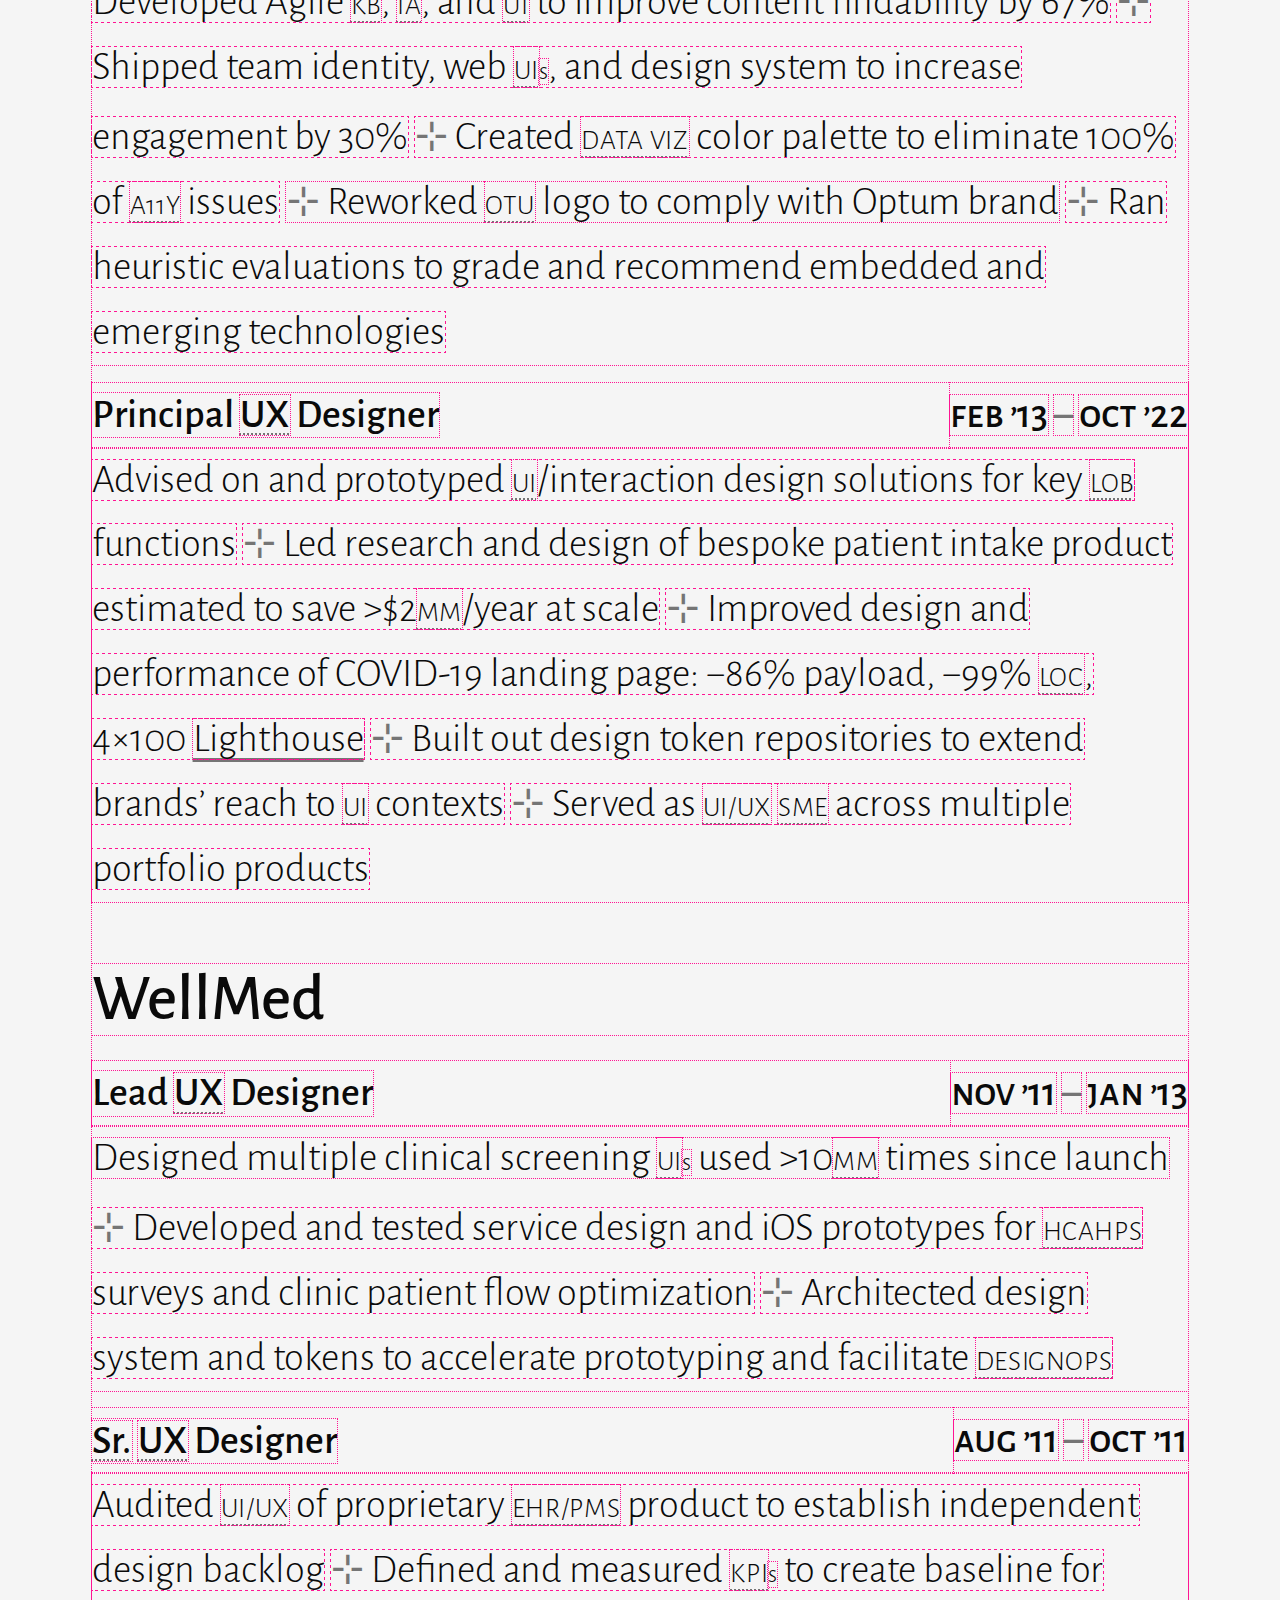
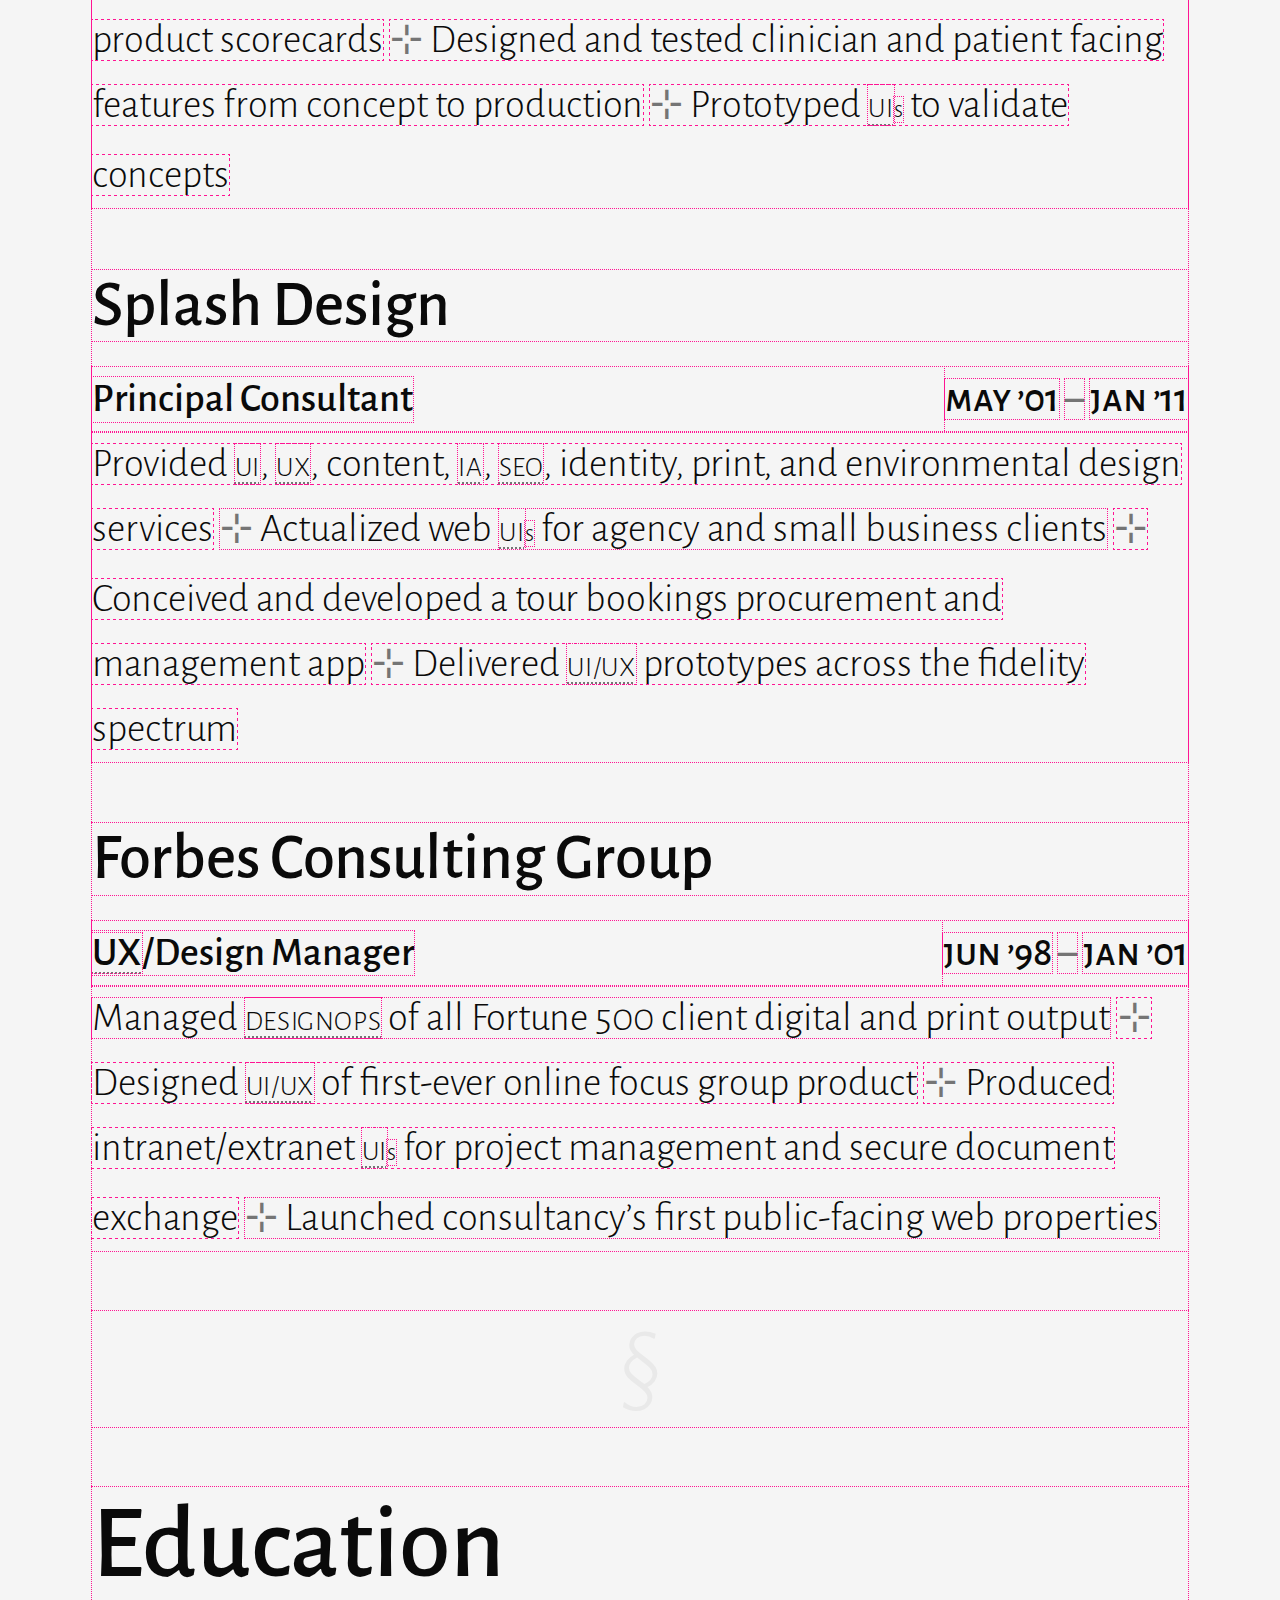
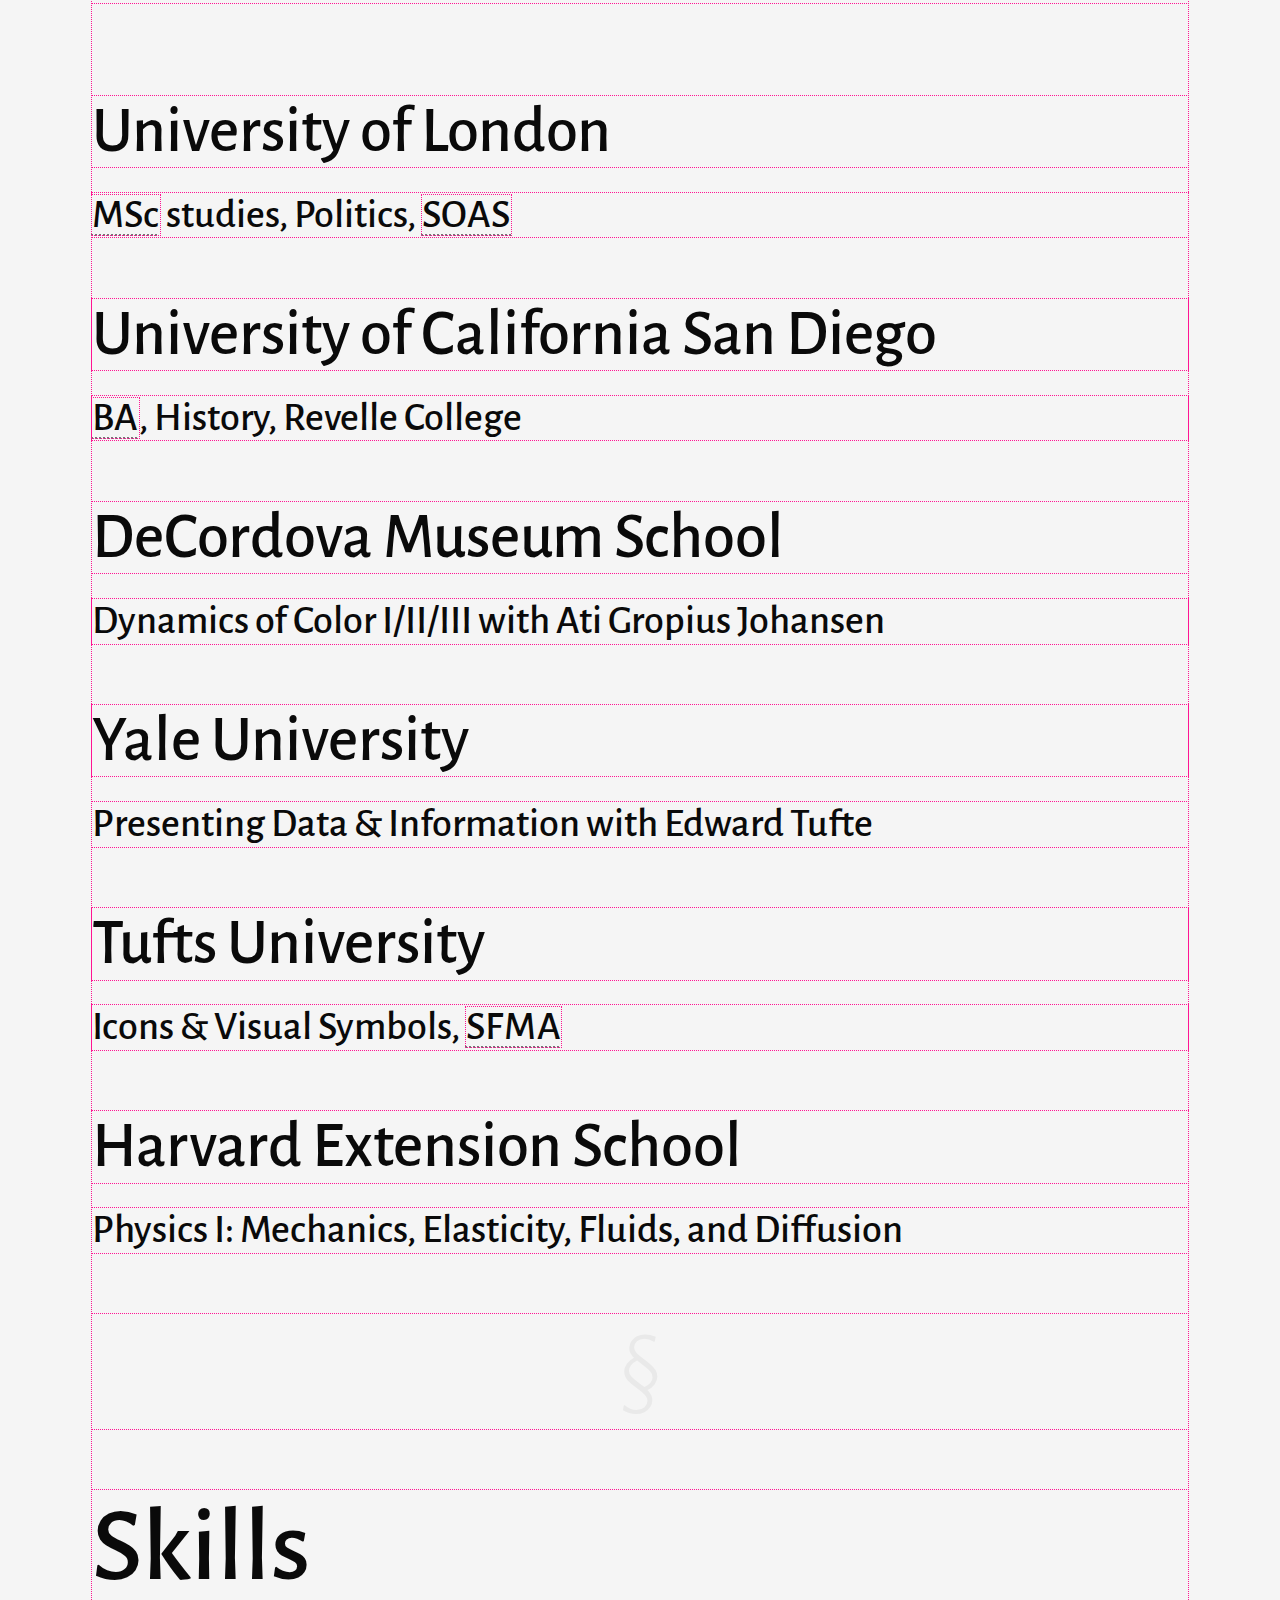
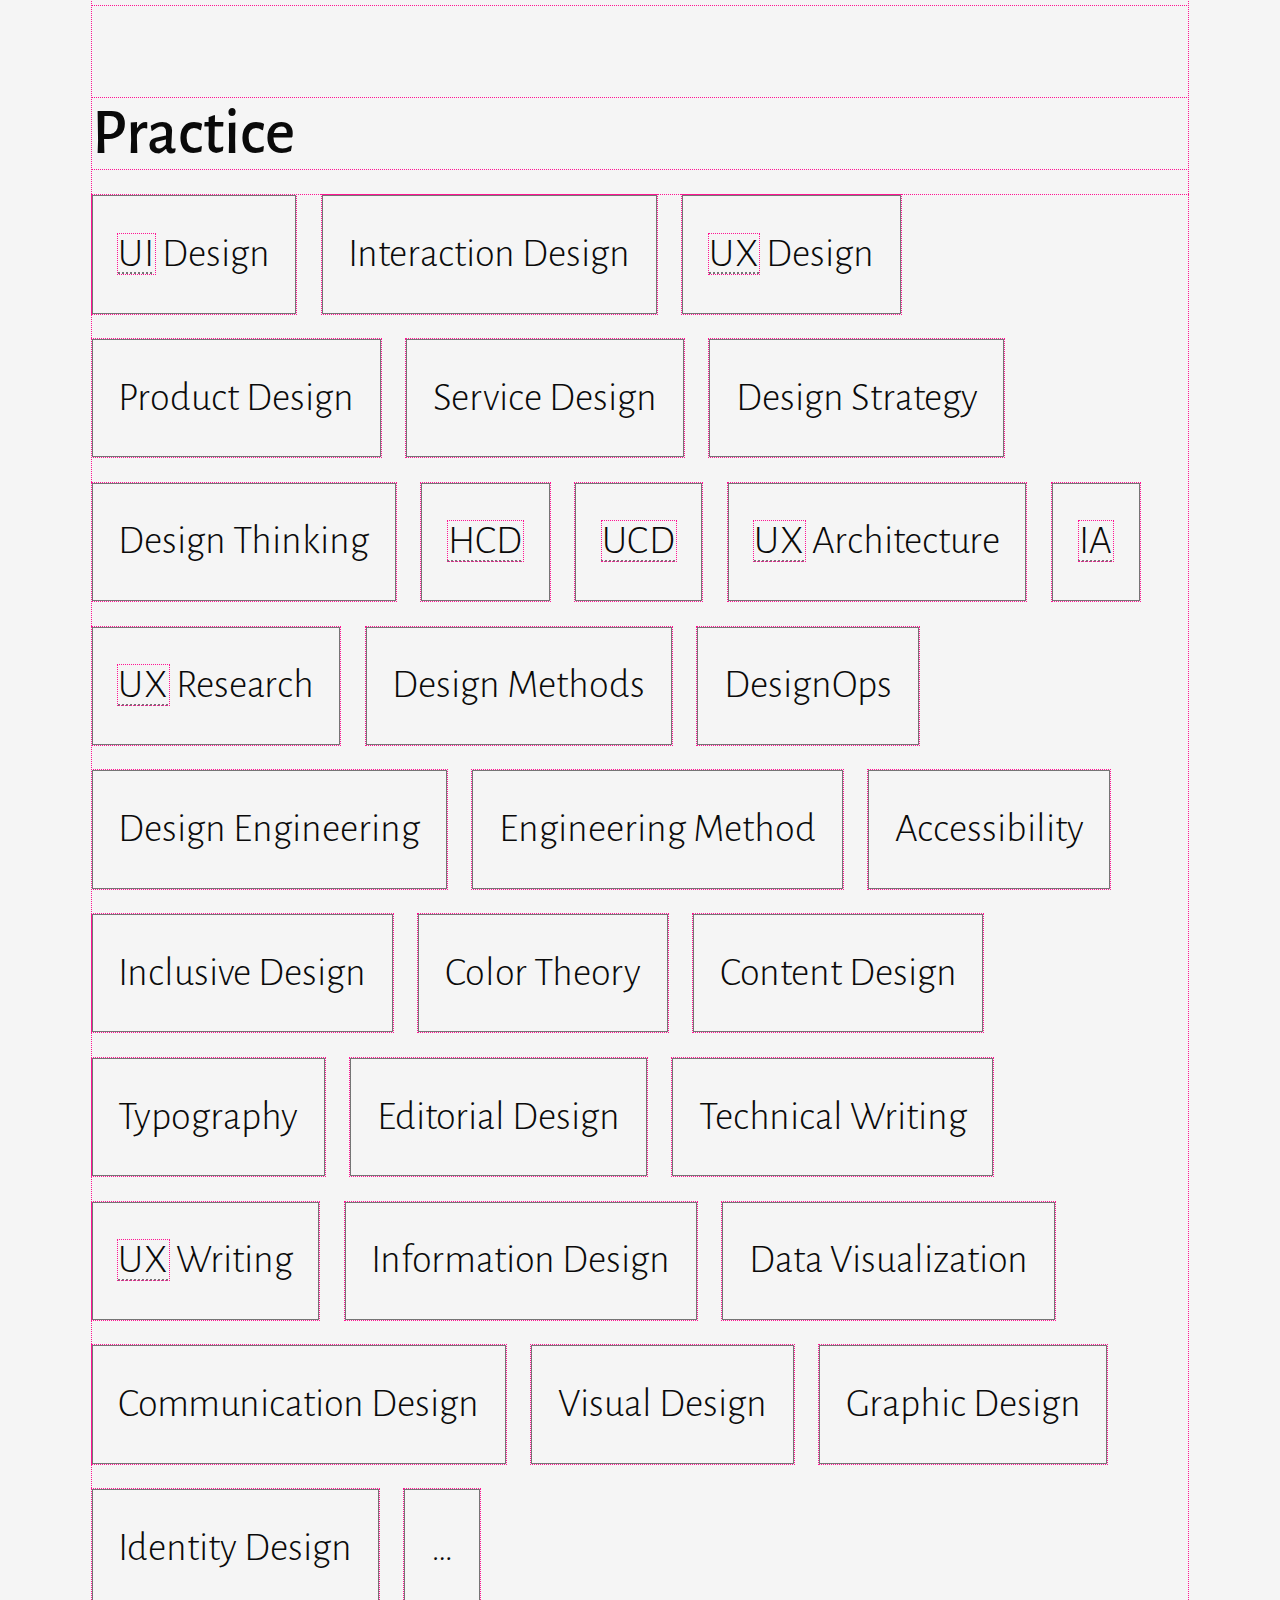
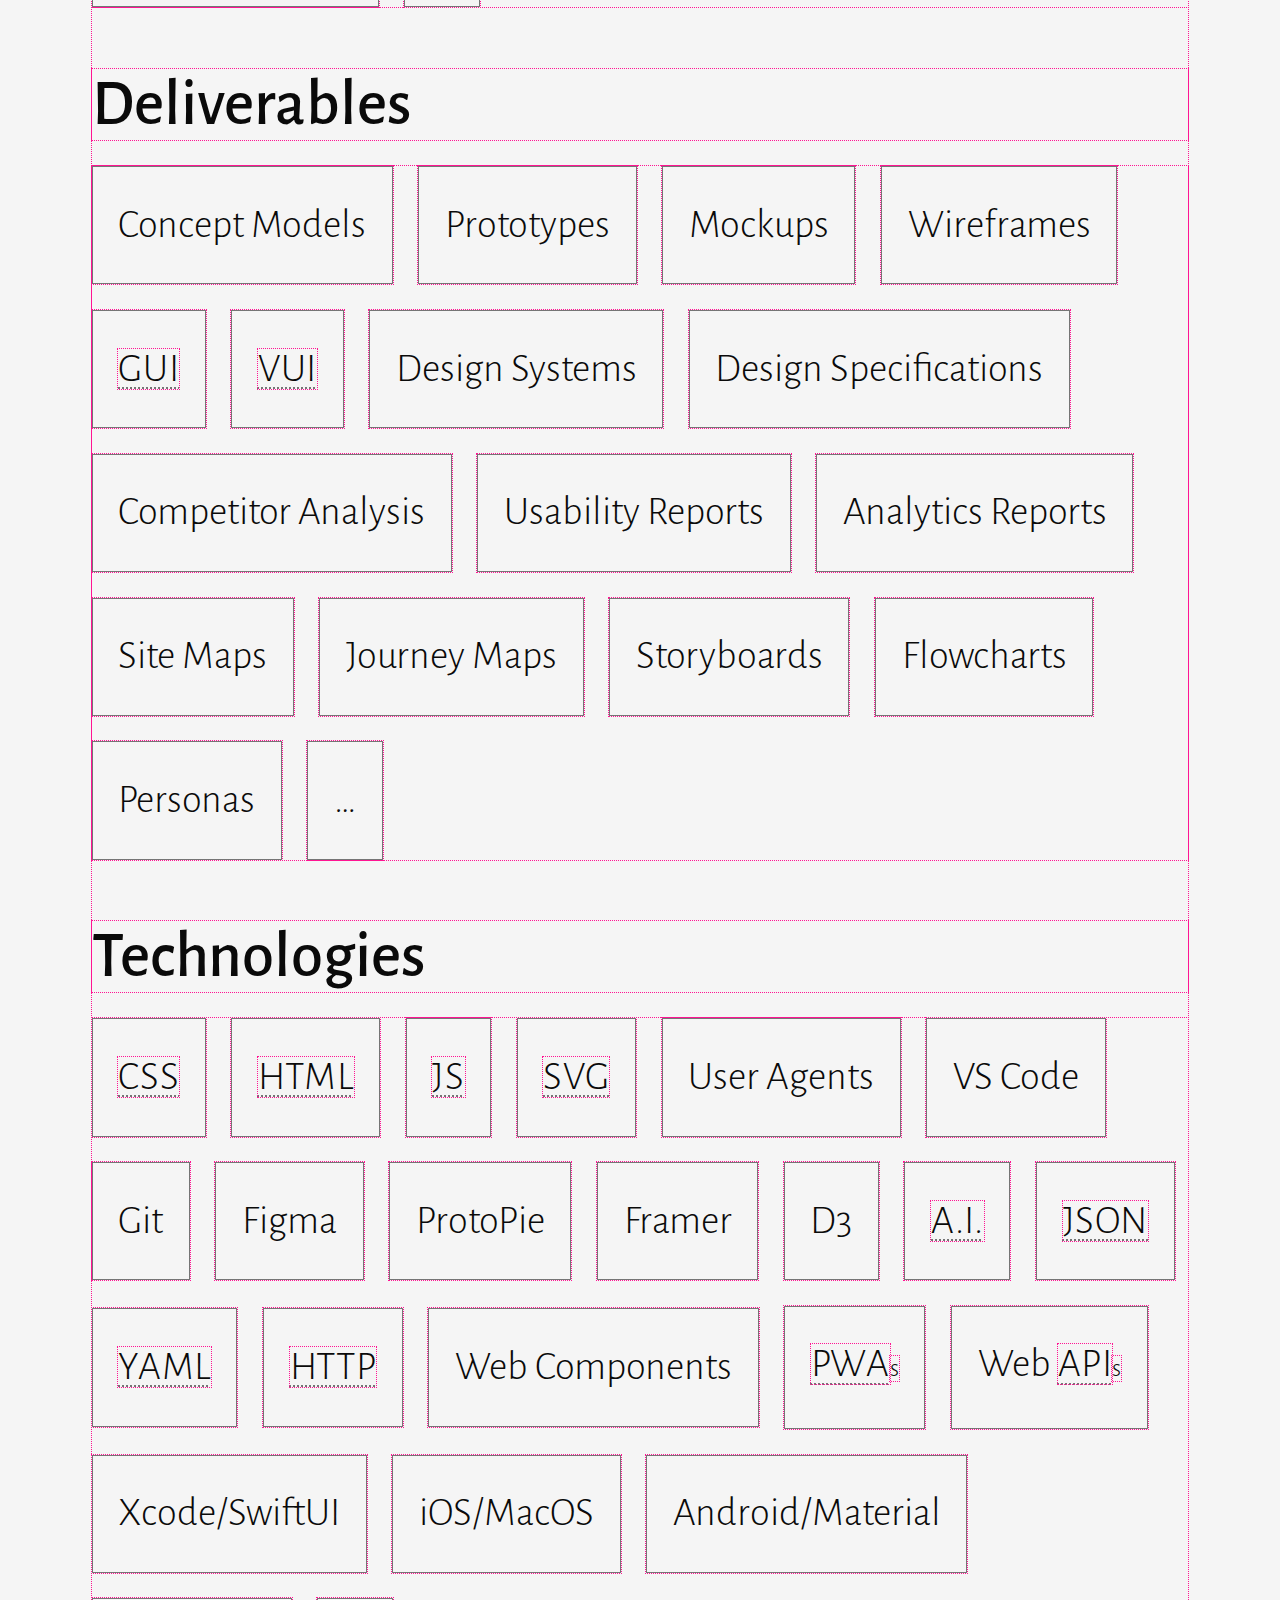
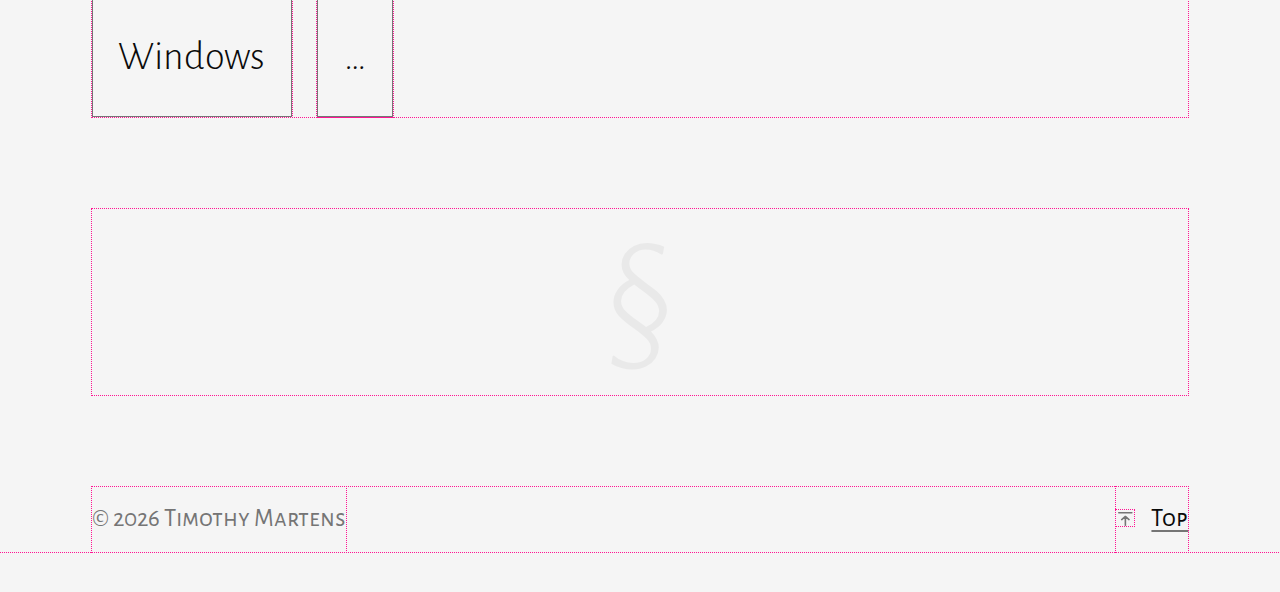
==== commit d1da79cf: "Add files via upload" ====
--- a/26bddc1543523f0c5714eaf1b50a944b2cb7ea2d/index.html
+++ b/26bddc1543523f0c5714eaf1b50a944b2cb7ea2d/index.html
@@ -5,28 +5,26 @@
 
     <meta charset="UTF-8">
     <meta name="viewport" content="width=device-width,initial-scale=1">
-    <title>The r&eacute;sum&eacute; of Timothy Martens &#8211; Product Designer &amp; Design Technologist</title>
+    <title>R&eacute;sum&eacute; of Timothy Martens &#8211; Product Designer &amp; Design Technologist</title>
     <link rel="preconnect" href="https://fonts.googleapis.com">
     <link rel="preconnect" href="https://fonts.gstatic.com" crossorigin>
     <link href="https://fonts.googleapis.com/css2?family=Alegreya+Sans:wght@300;500&family=Alegreya+Sans+SC:wght@300;400;500&display=swap" rel="stylesheet">
     <link href="../app.css" rel="stylesheet">
-    <!-- <link href="print.css"  rel="stylesheet" media="print"> -->
     <meta name="description" content="The r&eacute;sum&eacute; of Timothy Martens &#8211; Product Designer &amp; Design Technologist">
     <meta name="format-detection" content="telephone=no">
-    
+
 </head>
 
-<body id="top" class="center vertical-rhythm-l">
-
-    <header class="vertical-rhythm-m">
+<body id="top" class="center rhythm-l">
+
+    <header class="rhythm-m">
 
         <nav class="cluster">
             <p>R&eacute;sum&eacute; of&hellip;</p>
             <ul class="cluster">
                 <li>
-                    <form method="get" action="martens-timothy-cv.pdf">
-                        <!-- <button type="submit" class="with-icon"> -->
-                        <button class="with-icon" onclick="window.alert('Feature: Downloadable version\nStatus: Work in progress\nEstimate: October 🎃 2023');return false;">
+                    <form method="get" action="martens-timothy-resume-2023-11.pdf">
+                        <button type="submit" class="with-icon">
                             <svg class="icon">
                                 <use href="#download"></use>
                             </svg>
@@ -35,8 +33,7 @@
                     </form>
                 </li>
                 <li>
-                    <!-- <button class="with-icon" onclick="window.print();return false;"> -->
-                    <button class="with-icon" onclick="window.alert('Feature: Printable version\nStatus: Work in progress\nEstimate: October 🎃 2023');return false;">
+                    <button class="with-icon" onclick="window.print();return false;">
                         <svg class="icon">
                             <use href="#print"></use>
                         </svg>
@@ -45,46 +42,47 @@
             </ul>
         </nav>
 
-        <h1>
-            Timothy<br>Martens
-        </h1>
-
-        <address class="margin-block-start:--_cv-space-0">
-            <ul class="cluster justify-content:center gap:--_cv-space-s-xl">
-                <li><a href="https://timpish.com/">Portfolio</a></li>
-                <li><a href="mailto:ui&#64;timpish.com">ui@timpish.com</a></li>
-                <li><a href="tel:+01-512-839-0033" class="font-variant-numeric:lining-nums" rel="nofollow">(512)&nbsp;839&hyphen;0033</a></li>
-                <li><a href="https://www.linkedin.com/in/timpish">LinkedIn</a></li>
-            </ul>
-        </address>
-
-        <p>User experience designer focused on healthcare user interface and interaction design. I apply practical research, human&hyphen;centered design, and engineering methods to create cooperative, resilient products.</p>
-        <!-- <p>Human&hyphen;centric product designer focused on healthcare user interface and interaction design. I apply practical research, design, and engineering methods to create user&hyphen;friendly, resilient <abbr title="User Interface">UI</abbr> systems.</p> -->
+        <div class="sidebar for-print">
+            <div>
+                <h1>
+                    Timothy<br> Martens
+                </h1>
+                <address class="margin-block-start:0">
+                    <ul class="cluster justify-content:c gap:s-xl">
+                        <li><a class="swap" href="https://timpish.com"><span>Portfolio</span></a></li>
+                        <li><a href="mailto:ui&#64;timpish.com">ui@timpish.com</a></li>
+                        <li><a href="tel:+01-512-839-0033" class="font-variant-numeric:ln" rel="nofollow">(512)&nbsp;839&hyphen;0033</a></li>
+                        <li><a href="https://www.linkedin.com/in/timothyfmartens/">LinkedIn</a></li>
+                    </ul>
+                </address>
+            </div>
+            <p class="margin-block-start:xl">User experience designer focused on healthcare user interface and interaction design. I apply practical research, human&hyphen;centered design, and engineering methods to create resilient and easy to use products.</p>
+        </div>
 
     </header>
 
     <hr class="section">
 
-    <main class="vertical-rhythm-s">
+    <main class="rhythm-s">
 
         <article>
             <h2>Experience</h2>
             <h3>UnitedHealth Group</h3>
-            <!-- <li>Accomplished [X] as measured by [Y], by doing [Z].</li> -->
-            <div class="cluster">
-                <h4>Agile Practitioner 3/<wbr><abbr title="User Experience">UX</abbr> Architect</h4>
+            <div class="cluster">
+                <h4><abbr title="User Experience">UX</abbr> Architect/<wbr>Agile Practitioner 3</h4>
                 <h5><time datetime="2022-11">nov &rsquo;22</time> <span>&ndash;</span> <time datetime="2023-08">aug &rsquo;23</time></h5>
             </div>
             <ul class="para-list">
                 <li>Authored <abbr title="User-centered Design">UCD</abbr> research framework to accelerate <a href="https://en.wikipedia.org/wiki/Spike_(software_development)">spikes</a> by 50&percnt;</li>
                 <li>Developed Agile <abbr title="Knowledge Base">KB</abbr>, <abbr title="Information Architecture">IA</abbr>, and <abbr title="User Interface">UI</abbr> to improve content findability by 67&percnt;</li>
-                <li>Shipped unit identity, <abbr title="User Interface">UI</abbr>, and design system to increase engagement by 30&percnt;</li>
+                <li>Shipped team identity, web <abbr title="User Interface">UI</abbr><span>s</span>, and design system to increase engagement by 30&percnt;</li>
                 <li>Created <abbr title="Data Visualization">data viz</abbr> color palette to eliminate 100&percnt; of <abbr title="Accessibility">A11y</abbr> issues</li>
-                <li>Reworked <abbr title="Optum Technology University">OTU</abbr> logo to comply with Optum brand guidelines</li>
-                <li>Conducted heuristic evaluations to grade and recommend embedded and emerging technology</li>
-                <li>Ran workflow task analyses to identify and reduce friction</li>
-            </ul>
-            <div class="cluster">
+                <li>Reworked <abbr title="Optum Technology University">OTU</abbr> logo to comply with Optum brand</li>
+                <li>Ran heuristic evaluations to grade and recommend embedded and emerging technologies</li>
+                <!-- <li>Ran workflow task analyses to identify and reduce friction</li> -->
+            </ul>
+
+            <!--div class="cluster">
                 <h4>Product Owner <span>&plus;</span> Interface Developer</h4>
                 <h5><time datetime="2021-10">oct &rsquo;21</time> <span>&ndash;</span> <time datetime="2022-10">oct &rsquo;22</time></h5>
             </div>
@@ -94,19 +92,22 @@
                 <li>Wrote and trained interface design and development standards to advance and synchronize output quality</li>
                 <li>Produced and refined product backlogs to facilitate iteration planning and forecasting</li>
                 <li>Oversaw <abbr title="Quality Assurance">QA</abbr> for the deployment of eight interfaces</li>
-            </ul>
-            <div class="cluster">
-                <h4>Principal Analyst (<abbr title="Information Technology">IT</abbr> &amp; Business Systems)</h4>
-                <h5><time datetime="2015-01">jan &rsquo;15</time> <span>&ndash;</span> <time datetime="2021-09">sep &rsquo;21</time></h5>
+            </ul-->
+
+            <div class="cluster">
+                <h4>Principal <abbr title="User Experience">UX</abbr> Designer</h4>
+                <!-- <h4>Principal Analyst (<abbr title="Information Technology">IT</abbr> &amp; Business Systems)</h4> -->
+                <h5><time datetime="2014-02">feb &rsquo;13</time> <span>&ndash;</span> <time datetime="2022-10">oct &rsquo;22</time></h5>
             </div>
             <ul class="para-list">
                 <li>Advised on and prototyped <abbr title="User Interface">UI</abbr>/<wbr>interaction design solutions for key <abbr title="Line of Business">LOB</abbr> functions</li>
-                <li>Led research, design, and testing of bespoke patient intake product estimated to save &gt;$2<abbr title="Million">MM</abbr>/year at scale</li>
-                <li>Reduced COVID&hyphen;19 telemedicine landing page payload by 86&percnt; to achieve 4&times;100 <a href="https://developer.chrome.com/docs/lighthouse/">Lighthouse</a> scores.</li>
-                <li>Established repositories to aid compliance audits and distributed teams&rsquo; coordination</li>
+                <li>Led research and design of bespoke patient intake product estimated to save &gt;$2<abbr title="Million">MM</abbr>/year at scale</li>
+                <li>Improved design and performance of COVID&hyphen;19 landing page: &minus;86&percnt; payload, &minus;99&percnt; <abbr title="Lines of Code">LOC</abbr>, 4&times;100 <a href="https://developer.chrome.com/docs/lighthouse/">Lighthouse</a></li>
+                <li>Built out design token repositories to extend brands&rsquo; reach to <abbr title="User Interface">UI</abbr> contexts</li>
                 <li>Served as <abbr title="User Interface/User Experience">UI/UX</abbr> <abbr title="Subject Matter Expert">SME</abbr> across multiple portfolio products</li>
             </ul>
-            <div class="cluster">
+
+            <!--div class="cluster">
                 <h4>Quality Assurance (<abbr title="Quality Assurance">QA</abbr>) Lead</h4>
                 <h5><time datetime="2013-02">feb &rsquo;13</time> <span>&ndash;</span> <time datetime="2014-12">dec &rsquo;14</time></h5>
             </div>
@@ -114,47 +115,52 @@
                 <li>Reengineered <abbr title="Quality Assurance">QA</abbr> process to remove release cycle bottlenecks</li>
                 <li>Onboarded new <abbr title="Quality Assurance">QA</abbr> engineers to scale department&rsquo;s capacity by 60&percnt;</li>
                 <li>Spearheaded unit, integration, end&hyphen;to&hyphen;end, acceptance, and regression testing across product portfolio releases</li>
-            </ul>
-            <h3>WellMed Medical <abbr title="Management">Mgmt</abbr>.</h3>
-            <div class="cluster">
-                <h4>User Experience (<abbr title="User Experience">UX</abbr>) Lead</h4>
+            </ul-->
+
+            <h3>WellMed</h3>
+            <div class="cluster">
+                <h4>Lead <abbr title="User Experience">UX</abbr> Designer</h4>
                 <h5><time datetime="2011-11">nov &rsquo;11</time> <span>&ndash;</span> <time datetime="2013-01">jan &rsquo;13</time></h5>
             </div>
             <ul class="para-list">
                 <li>Designed multiple clinical screening <abbr title="User Interface">UI</abbr><span>s</span> used &gt;10<abbr title="Million">MM</abbr> times since launch</li>
                 <li>Developed and tested service design and iOS prototypes for <abbr title="Hospital Consumer Assessment of Healthcare Providers and Systems">HCAHPS</abbr> surveys and clinic patient flow optimization</li>
-                <li>Created <abbr title="User Interface">UI</abbr> pattern library and design tokens to facilitate <abbr title="Design Operations">DesignOps</abbr> and front&hyphen;end refactoring</li>
-            </ul>
-            <div class="cluster">
-                <h4><abbr title="Senior">Sr. </abbr> User Experience (<abbr title="User Experience">UX</abbr>) Designer</h4>
+                <li>Architected design system and tokens to accelerate prototyping and facilitate <abbr title="Design Operations">DesignOps</abbr></li>
+            </ul>
+            <div class="cluster">
+                <h4><abbr title="Senior">Sr.</abbr> <abbr title="User Experience">UX</abbr> Designer</h4>
                 <h5><time datetime="2011-08">aug &rsquo;11</time> <span>&ndash;</span> <time datetime="2011-10">oct &rsquo;11</time></h5>
             </div>
             <ul class="para-list">
-                <li>Audited <abbr title="User Interface/User Experience">UI/UX</abbr> of proprietary <abbr title="Electronic Health Record/Practice Management System">EHR/PMS</abbr> product to generate design backlog</li>
-                <li>Defined and measured <abbr title="Key Performance Indicators">KPI</abbr><span>s</span> to create product scorecards</li>
+                <li>Audited <abbr title="User Interface/User Experience">UI/UX</abbr> of proprietary <abbr title="Electronic Health Record/Practice Management System">EHR/PMS</abbr> product to establish independent design backlog</li>
+                <li>Defined and measured <abbr title="Key Performance Indicators">KPI</abbr><span>s</span> to create baseline for product scorecards</li>
                 <li>Designed and tested clinician and patient facing features from concept to production</li>
+                <li>Prototyped <abbr title="User Interface">UI</abbr><span>s</span> to validate concepts</li>
             </ul>
             <h3>Splash Design</h3>
             <div class="cluster">
-                <h4>Founding Principal</h4>
+                <h4>Principal Consultant</h4>
                 <h5><time datetime="2001-05">may &rsquo;01</time> <span>&ndash;</span> <time datetime="2011-O1">jan &rsquo;11</time></h5>
             </div>
             <ul class="para-list">
-                <li>Provided content, <abbr title=" Information Architecture">IA</abbr>, <abbr title="User Experience">UX</abbr>, <abbr title="User Interface">UI</abbr>, <abbr title="Search Engine Optimization">SEO</abbr>, identity, print, and environmental design services</li>
-                <li>Actualized web <abbr title="User Interface">UI</abbr><span>s</span> for design agency clients</li>
+                <li>Provided <abbr title="User Interface">UI</abbr>, <abbr title="User Experience">UX</abbr>, content, <abbr title=" Information Architecture">IA</abbr>, <abbr title="Search Engine Optimization">SEO</abbr>, identity, print, and environmental design services</li>
+                <li>Actualized web <abbr title="User Interface">UI</abbr><span>s</span> for agency and small business clients</li>
                 <li>Conceived and developed a tour bookings procurement and management app</li>
+                <li>Delivered <abbr title="User Interface/User Experience">UI/UX</abbr> prototypes across the fidelity spectrum</li>
             </ul>
             <h3>Forbes Consulting Group</h3>
             <div class="cluster">
                 <h4><abbr title="User Experience">UX</abbr>/Design Manager</h4>
-                <h5><time datetime="1998-01">jan &rsquo;98</time> <span>&ndash;</span> <time datetime="2001-O1">jan &rsquo;01</time></h5>
-            </div>
-            <ul class="para-list">
-                <li>Managed <abbr title="Design Operations">DesignOps</abbr> of Fortune 500 client digital and print output</li>
+                <h5><time datetime="1998-06">jun &rsquo;98</time> <span>&ndash;</span> <time datetime="2001-O1">jan &rsquo;01</time></h5>
+            </div>
+            <ul class="para-list">
+                <li>Managed <abbr title="Design Operations">DesignOps</abbr> of all Fortune 500 client digital and print output</li>
                 <li>Designed <abbr title="User Interface/User Experience">UI/UX</abbr> of first&hyphen;ever online focus group product</li>
                 <li>Produced intranet/extranet <abbr title="User Interface">UI</abbr><span>s</span> for project management and secure document exchange</li>
-            </ul>
-            <div class="cluster">
+                <li>Launched consultancy&rsquo;s first public&hyphen;facing web properties</li>
+            </ul>
+
+            <!-- <<div class="cluster">
                 <h4><abbr title="User Interface">UI</abbr> Design Developer</h4>
                 <h5><time datetime="1997-01">jan &rsquo;97</time> <span>&ndash;</span> <time datetime="1998-O5">may &rsquo;98</time></h5>
             </div>
@@ -162,8 +168,8 @@
                 <li>Launched consultancy&rsquo;s first public&hyphen;facing website</li>
                 <li>Built ancillary lead and revenue generating websites and weblogs</li>
                 <li>Developed <abbr title="User Interface/User Experience">UI/UX</abbr>, <abbr title="Data Visualization">data viz</abbr>, and graphic designs for client&hyphen;facing web and interactive media</li>
-            </ul>
-            <div class="cluster">
+            </ul> -->
+            <!-- <div class="cluster">
                 <h4>Editor &amp; Editorial Designer</h4>
                 <h5><time datetime="1996-01">jan &rsquo;96</time> <span>&ndash;</span> <time datetime="1996-12">dec &rsquo;96</time></h5>
             </div>
@@ -172,8 +178,8 @@
                 <li>Provided editorial oversight to <abbr title="Chief Executive Officer">CEO</abbr> and senior executives</li>
                 <li>Compiled style guide to align market research terminologies</li>
                 <li>Implemented typographic grid system templates</li>
-            </ul>
-            <h3>Freelance</h3>
+            </ul> -->
+            <!-- <h3>Freelance</h3>
             <div class="cluster">
                 <h4>Consultant Designer</h4>
                 <h5><time datetime="1994-01">jan &rsquo;94</time> <span>&ndash;</span> <time datetime="1995-12">dec &rsquo;95</time></h5>
@@ -182,113 +188,115 @@
                 <li>Consulted around print, optical, and web media</li>
                 <li>Advised traditional media and academic publishers on the state of the art in web and <abbr title="Desktop Publsihing">DTP</abbr></li>
                 <li>Developed AppleScript service that transformed <abbr title="Word Processing">wp</abbr> formats to <abbr title="Standard Generalized Markup Language">SGML</abbr></li>
-            </ul>
+            </ul> -->
+
         </article>
 
         <hr class="subsection">
 
-        <article>
-            <h2>Education</h2>
-            <h3>University of London</h3>
-            <h4><abbr title="Master of Science">MSc</abbr> studies, Politics, <abbr title="Scool of Oriental and African Studies">SOAS</abbr></h4>
-            <h3>University of California<wbr> San Diego</h3>
-            <h4><abbr title="Bachelor of Arts">BA</abbr>, History, Revelle College</h4>
-            <h3>DeCordova Museum School</h3>
-            <h4>Dynamics of Color I&hyphen;II&hyphen;III with Ati Gropius Johansen</h4>
-            <h3>Yale University</h3>
-            <h4>Presenting Data &amp; Information with Edward Tufte</h4>
-            <h3>Tufts University</h3>
-            <h4>Icons &amp; Visual Symbols, School of the Museum of Fine Arts</h4>
-            <h3>Harvard Extension School</h3>
-            <h4>Physics I: Mechanics, Elasticity, Fluids, and Diffusion</h4>
-        </article>
-
-        <hr class="subsection">
-
-        <article>
-            <h2>Skills</h2>
-            <h3>Practice</h3>
-            <ul class="cluster box justify-content:flex-start">
-                <li><abbr title="User Interface">UI</abbr> Design</li>
-                <li><abbr title="Interaction Design">IxD</abbr></li>
-                <li><abbr title="User Experience">UX</abbr> Design</li>
-                <li>Product Design</li>
-                <li>Service Design</li>
-                <li>Design Strategy</li>
-                <li>Design Thinking</li>
-                <li><abbr title="Human-Centered Design">HCD</abbr></li>
-                <li><abbr title="User-Centered Design">UCD</abbr></li>
-                <li><abbr title="User Experience">UX</abbr> Architecture</li>
-                <li><abbr title="Information Architecture">IA</abbr></li>
-                <li><abbr title="User Experience Research">UX</abbr> Research</li>
-                <li>Design Methods</li>
-                <li>DesignOps</li>
-                <li>Design Engineering</li>
-                <li>Engineering Method</li>
-                <li>Accessibility</li>
-                <li>Inclusive Design</li>
-                <li>Color Theory</li>
-                <li>Content Design</li>
-                <li>Typography</li>
-                <li>Editorial Design</li>
-                <li>Technical Writing</li>
-                <li><abbr title="User Experience">UX</abbr> Writing</li>
-                <li>Information Design</li>
-                <li>Data Visualization</li>
-                <li>Creative Direction</li>
-                <li>Visual Design</li>
-                <li>Communication Design</li>
-                <li>Graphic Design</li>
-                <li>Identity Design</li>
-                <li>&hellip;</li>
-            </ul>
-            <h3>Deliverables</h3>
-            <ul class="cluster box justify-content:flex-start">
-                <li>Concept Models</li>
-                <li>Prototypes</li>
-                <li>Mockups</li>
-                <li>Wireframes</li>
-                <li><abbr title="Graphical User Inteface">GUI</abbr></li>
-                <li><abbr title="Voice User Interface">VUI</abbr></li>
-                <li>Design Systems</li>
-                <li>Design Specifications</li>
-                <li>Competitor Analysis</li>
-                <li>Usability Reports</li>
-                <li>Analytics Reports</li>
-                <li>Site Maps</li>
-                <li>Journey Maps</li>
-                <li>Storyboards</li>
-                <li>Flowcharts</li>
-                <li>Personas</li>
-                <li>&hellip;</li>
-            </ul>
-            <h3>Technologies</h3>
-            <ul class="cluster box justify-content:flex-start">
-                <li><abbr title="Cascading Style Sheets">CSS</abbr></li>
-                <li><abbr title="HyperText Markup Language">HTML</abbr></li>
-                <li><abbr title="JavaScript">JS</abbr></li>
-                <li><abbr title="Scalable Vector Graphics">SVG</abbr></li>
-                <li>User Agents</li>
-                <li>VS Code</li>
-                <li>Git</li>
-                <li>Figma</li>
-                <li>ProtoPie</li>
-                <li>D3</li>
-                <li><abbr title="Artificial Intelligence">A.I.</abbr></li>
-                <li><abbr title="JavaScript Object Notation">JSON</abbr></li>
-                <li><abbr title="A human-friendly data serialization language">YAML</abbr></li>
-                <li><abbr title="Hypertext Transfer Protocol">HTTP</abbr></li>
-                <li>Web Components</li>
-                <li><abbr title="Progressive Web Apps">PWA</abbr><span>s</span></li>
-                <li>Web <abbr title="Application Programming Interface">API</abbr><span>s</span></li>
-                <li>Xcode/SwiftUI</li>
-                <li>iOS/MacOS</li>
-                <li>Android/Material</li>
-                <li>Windows</li>
-                <li>&hellip;</li>
-                <!-- <li>Storybook</li>
+        <aside class="sidebar">
+            <article>
+                <h2>Education</h2>
+                <h3>University of London</h3>
+                <h4><abbr title="Master of Science">MSc</abbr> studies, Politics, <abbr title="Scool of Oriental and African Studies">SOAS</abbr></h4>
+                <h3>University of California<wbr> San Diego</h3>
+                <h4><abbr title="Bachelor of Arts">BA</abbr>, History, Revelle College</h4>
+                <h3>DeCordova Museum School</h3>
+                <h4>Dynamics of Color I/II/III with Ati Gropius Johansen</h4>
+                <h3>Yale University</h3>
+                <h4>Presenting Data &amp; Information with Edward Tufte</h4>
+                <h3>Tufts University</h3>
+                <h4>Icons &amp; Visual Symbols, <abbr title="School of the Museum of Fine Arts">SFMA</abbr></h4>
+                <h3>Harvard Extension School</h3>
+                <h4>Physics I: Mechanics, Elasticity, Fluids, and Diffusion</h4>
+            </article>
+
+            <hr class="subsection margin-block-start:l-xl margin-block-end:l-xl">
+
+            <article>
+                <h2>Skills</h2>
+                <h3>Practice</h3>
+                <ul class="cluster box justify-content:fs">
+                    <li><abbr title="User Interface">UI</abbr> Design</li>
+                    <li>Interaction Design</li>
+                    <li><abbr title="User Experience">UX</abbr> Design</li>
+                    <li>Product Design</li>
+                    <li>Service Design</li>
+                    <li>Design Strategy</li>
+                    <li>Design Thinking</li>
+                    <li><abbr title="Human-Centered Design">HCD</abbr></li>
+                    <li><abbr title="User-Centered Design">UCD</abbr></li>
+                    <li><abbr title="User Experience">UX</abbr> Architecture</li>
+                    <li><abbr title="Information Architecture">IA</abbr></li>
+                    <li><abbr title="User Experience Research">UX</abbr> Research</li>
+                    <li>Design Methods</li>
+                    <li>DesignOps</li>
+                    <li>Design Engineering</li>
+                    <li>Engineering Method</li>
+                    <li>Accessibility</li>
+                    <li>Inclusive Design</li>
+                    <li>Color Theory</li>
+                    <li>Content Design</li>
+                    <li>Typography</li>
+                    <li>Editorial Design</li>
+                    <li>Technical Writing</li>
+                    <li><abbr title="User Experience">UX</abbr> Writing</li>
+                    <li>Information Design</li>
+                    <li>Data Visualization</li>
+                    <!-- <li>Creative Direction</li> -->
+                    <li>Communication Design</li>
+                    <li>Visual Design</li>
+                    <li>Graphic Design</li>
+                    <li>Identity Design</li>
+                    <li>&hellip;</li>
+                </ul>
+                <h3>Deliverables</h3>
+                <ul class="cluster box justify-content:fs">
+                    <li>Concept Models</li>
+                    <li>Prototypes</li>
+                    <li>Mockups</li>
+                    <li>Wireframes</li>
+                    <li><abbr title="Graphical User Inteface">GUI</abbr></li>
+                    <li><abbr title="Voice User Interface">VUI</abbr></li>
+                    <li>Design Systems</li>
+                    <li>Design Specifications</li>
+                    <li>Competitor Analysis</li>
+                    <li>Usability Reports</li>
+                    <li>Analytics Reports</li>
+                    <li>Site Maps</li>
+                    <li>Journey Maps</li>
+                    <li>Storyboards</li>
+                    <li>Flowcharts</li>
+                    <li>Personas</li>
+                    <li>&hellip;</li>
+                </ul>
+                <h3>Technologies</h3>
+                <ul class="cluster box justify-content:fs">
+                    <li><abbr title="Cascading Style Sheets">CSS</abbr></li>
+                    <li><abbr title="HyperText Markup Language">HTML</abbr></li>
+                    <li><abbr title="JavaScript">JS</abbr></li>
+                    <li><abbr title="Scalable Vector Graphics">SVG</abbr></li>
+                    <li>User Agents</li>
+                    <li>VS Code</li>
+                    <li>Git</li>
+                    <li>Figma</li>
+                    <li>ProtoPie</li>
+                    <li>Framer</li>
+                    <li>D3</li>
+                    <li><abbr title="Artificial Intelligence">A.I.</abbr></li>
+                    <li><abbr title="JavaScript Object Notation">JSON</abbr></li>
+                    <li><abbr title="A human-friendly data serialization language">YAML</abbr></li>
+                    <li><abbr title="Hypertext Transfer Protocol">HTTP</abbr></li>
+                    <li>Web Components</li>
+                    <li><abbr title="Progressive Web Apps">PWA</abbr><span>s</span></li>
+                    <li>Web <abbr title="Application Programming Interface">API</abbr><span>s</span></li>
+                    <li>Xcode/SwiftUI</li>
+                    <li>iOS/MacOS</li>
+                    <li>Android/Material</li>
+                    <li>Windows</li>
+                    <li>&hellip;</li>
+                    <!-- <li>Storybook</li>
                         <li>zeroheight</li>
-                        <li>Framer</li>
                         <li>Origami</li>
                         <li>Flinto</li>
                         <li>Principle</li>
@@ -321,8 +329,10 @@
                         <li>Enhance</li>
                         <li>SvelteKit</li>
                         <li>Fresh</li>-->
-            </ul>
-        </article>
+
+                </ul>
+            </article>
+        </aside>
 
     </main>
 
@@ -339,18 +349,18 @@
                 Top</a></p>
     </footer>
 
-    <svg display="none" xmlns="http://www.w3.org/2000/svg" xmlns:xlink="http://www.w3.org/1999/xlink">
-        <symbol id="download" viewBox="0 0 10 10">
+    <svg display="none" aria-hidden=”true” width="0" height="0" xmlns="http://www.w3.org/2000/svg" xmlns:xlink="http://www.w3.org/1999/xlink">
+        <symbol id="download" viewBox="0 0 10 10" fill="none" stroke="gray" stroke-width="1" stroke-linecap="round">
             <path d="M9.075 7.168v1.545a.72.72 0 0 1-.265.546.99.99 0 0 1-.64.227H1.83a.99.99 0 0 1-.64-.227.72.72 0 0 1-.265-.546V7.168m1.811-1.931L5 7.168m0 0 2.264-1.931M5 7.168V1.722" />
         </symbol>
-        <symbol id="print" viewBox="0 0 10 10">
+        <symbol id="print" viewBox="0 0 10 10" fill="none" stroke="gray" stroke-width="1" stroke-linecap="round">
             <path d="M2.5 4.468V1.764h5v2.704m-5 3.477h-.833a.868.868 0 0 1-.59-.226.745.745 0 0 1-.244-.547V5.241c0-.205.088-.401.244-.546a.868.868 0 0 1 .59-.227h6.666c.221 0 .433.082.59.227a.745.745 0 0 1 .244.546v1.931a.745.745 0 0 1-.244.547.868.868 0 0 1-.59.226H7.5 M2.5 6.4h5v3.09h-5V6.4Z" />
         </symbol>
-        <symbol id="arrow-up" viewBox="0 0 10 10">
+        <symbol id="arrow-up" viewBox="0 0 10 10" fill="none" stroke="gray" stroke-width="1" stroke-linecap="round">
             <path d="M.889 1.726h8.15m-1.775 4.25L5 4.043m0 0L2.736 5.975M5 4.044V9.49" />
         </symbol>
     </svg>
 
 </body>
 
-</html>
+</html>--- a/app.css
+++ b/app.css
@@ -1,450 +1,764 @@
-    /* Reset based on https://andy-bell.co.uk/a-more-modern-css-reset/ */
-
-    *,
-    *::before,
-    *::after {
-        box-sizing: border-box;
-    }
-
+/*
+
+reset
+based on https://andy-bell.co.uk/a-more-modern-css-reset/
+
+*/
+*,
+*::before,
+*::after {
+    box-sizing: border-box;
+}
+
+html {
+    -moz-text-size-adjust: none;
+    -webkit-text-size-adjust: none;
+    text-size-adjust: none;
+}
+
+body,
+h1,
+h2,
+h3,
+h4,
+h5,
+p {
+    margin: 0;
+}
+
+body {
+    min-height: 100vh;
+    line-height: 1.5;
+}
+
+h1,
+h2,
+h3,
+h4,
+hr,
+button,
+input,
+label {
+    line-height: 1.1;
+}
+
+h1,
+h2,
+h3,
+h4,
+h5 {
+    text-wrap: balance;
+}
+
+a:not([class]) {
+    text-decoration-skip-ink: auto;
+    color: currentColor;
+}
+
+:target {
+    scroll-margin-block: 5ex;
+}
+
+
+
+/*
+
+global vars
+
+*/
+:where(html) {
+
+    /* pseudo-private props in triptych notation: namespaceName-valueType-variableName
+       https: //jwdallas.com/posts/namingcssvariables/
+       https: //lea.verou.me/blog/2021/10/custom-properties-with-defaults/ */
+
+    --_cv-color-light: var(--cv-color-light, hsl(0, 0%, 96%));
+    --_cv-color-dark: var(--cv-color-dark, hsl(0, 0%, 4%));
+    --_cv-color-neutral: var(--cv-color-neutral, hsl(0, 0%, 46%));
+    --_cv-fontFamily-body: Alegreya Sans, system-ui, -apple-system, sans-serif;
+    --_cv-fontFamily-display: var(--_cv-fontFamily-body);
+    --_cv-fontFamily-smallcaps: Alegreya Sans SC, ui-serif, serif;
+    --_cv-maxInlineSize-textMeasure: var(--cv-maxInlineSize-textMeasure, 55ch);
+    --_cv-fontWeight-300: var(--cv-fontWeight-300, 300);
+    --_cv-fontWeight-400: var(--cv-fontWeight-400, 400);
+    --_cv-fontWeight-500: var(--cv-fontWeight-500, 500);
+    --_cv-fontSize-s: var(--cv-fontSize-s, clamp(0.7513rem, 0.4806rem + 1.3534vw, 1.6225rem));
+    --_cv-fontSize-m: var(--cv-fontSize-m, clamp(1.0625rem, 0.5771rem + 2.4272vw, 2.625rem));
+    --_cv-fontSize-l: var(--cv-fontSize-l, clamp(1.5025rem, 0.6497rem + 4.2641vw, 4.2475rem));
+    --_cv-fontSize-xl: var(--cv-fontSize-xl, clamp(2.1244rem, 0.6494rem + 7.3748vw, 6.8719rem));
+    --_cv-fontSize-xxl: var(--cv-fontSize-xxl, clamp(3.0038rem, 0.4826rem + 12.6058vw, 11.1188rem));
+    --_cv-lineHeight-leading: var(--cv-lineHeight-leading, clamp(1.502rem, 4.264vw + 0.65rem, 4.247rem));
+    --_cv-letterSpacing-trackingWide: var(--cv-letterSpacing-trackingWide, 0.0618ch);
+    --_cv-letterSpacing-trackingSubtle: var(--cv-letterSpacing-trackingSubtle, calc(var(--_cv-letterSpacing-trackingWide)/2));
+    --_cv-space-0: var(--cv-space-0, 0);
+    --_cv-space-xs: var(--cv-space-xs, clamp(0.3125rem, 0.1766rem + 0.6796vw, 0.75rem));
+    --_cv-space-s: var(--cv-space-s, clamp(0.4375rem, 0.2239rem + 1.068vw, 1.125rem));
+    --_cv-space-m: var(--cv-space-m, clamp(0.6875rem, 0.3768rem + 1.5534vw, 1.6875rem));
+    --_cv-space-l: var(--cv-space-l, clamp(1.0625rem, 0.5771rem + 2.4272vw, 2.625rem));
+    --_cv-space-xl: var(--cv-space-xl, clamp(1.625rem, 0.8871rem + 3.6893vw, 4rem));
+    --_cv-space-xxl: var(--cv-space-xxl, clamp(2.4375rem, 1.3113rem + 5.6311vw, 6.0625rem));
+    --_cv-space-xs-s: var(--cv-space-xs-s, clamp(0.3125rem, 0.0601rem + 1.2621vw, 1.125rem));
+    --_cv-space-xs-m: var(--cv-space-xs-m, clamp(0.3125rem, -0.1147rem + 2.1359vw, 1.6875rem));
+    --_cv-space-s-m: var(--cv-space-s-m, clamp(0.4375rem, 0.0492rem + 1.9417vw, 1.6875rem));
+    --_cv-space-s-xl: var(--cv-space-s-xl, clamp(0.4375rem, -0.6693rem + 5.534vw, 4rem));
+    --_cv-space-m-l: var(--cv-space-m-l, clamp(0.6875rem, 0.0856rem + 3.0097vw, 2.625rem));
+    --_cv-space-l-xl: var(--cv-space-l-xl, clamp(1.0625rem, 0.1499rem + 4.5631vw, 4rem));
+    --_cv-space-l-xxl: var(--cv-space-l-xxl, clamp(1.0625rem, -0.4909rem + 7.767vw, 6.0625rem));
+    --_cv-space-xl-xxl: var(--cv-space-xl-xxl, clamp(1.625rem, 0.2464rem + 6.8932vw, 6.0625rem));
+    --_cv-borderWidthStyleColor-border: var(--cv-borderWidthStyleColor-border, clamp(0.0088rem, -0.02rem + 0.1437vw, 0.1013rem) solid var(--_cv-color-neutral));
+    color: var(--_cv-color-dark);
+    background-color: var(--_cv-color-light);
+}
+
+
+
+/*
+
+dark mode ;)
+
+*/
+@media (prefers-color-scheme: dark) {
+    :root {
+        background-color: var(--_cv-color-dark);
+        color: var(--_cv-color-light);
+    }
+}
+
+
+
+/*
+
+elements
+
+*/
+body {
+    font-family: var(--_cv-fontFamily-body);
+    font-size: var(--_cv-fontSize-m);
+    line-height: var(--_cv-lineHeight-leading);
+    font-weight: var(--_cv-fontWeight-300);
+    font-variant-numeric: oldstyle-nums;
+    font-variant-numeric: proportional-nums;
+    margin-top: var(--_cv-space-xs-s);
+    margin-bottom: var(--_cv-space-m-l)
+}
+
+h1,
+h2,
+h3,
+h4 {
+    font-family: var(--_cv-fontFamily-display);
+    font-weight: var(--_cv-fontWeight-500);
+}
+
+h5 {
+    font-family: var(--_cv-fontFamily-smallcaps);
+    font-weight: var(--_cv-fontWeight-500);
+}
+
+h1 {
+    font-size: var(--_cv-fontSize-xxl);
+    line-height: 0.88;
+    letter-spacing: var(--_cv-letterSpacing-trackingWide);
+    text-align: center;
+    text-transform: uppercase;
+}
+
+h2 {
+    font-size: var(--_cv-fontSize-xl);
+    margin-bottom: var(--_cv-space-xxl);
+}
+
+h3 {
+    font-size: var(--_cv-fontSize-l);
+    margin-bottom: var(--_cv-space-m);
+    margin-top: var(--_cv-space-xl);
+}
+
+h4,
+h5 {
+    font-size: var(--_cv-fontSize-m);
+}
+
+p.title {
+    text-align: center;
+    font-size: var(--_cv-fontSize-m);
+    color: var(--_cv-color-neutral);
+}
+
+nav,
+address,
+footer,
+.login {
+    font-family: var(--_cv-fontFamily-smallcaps);
+    font-size: var(--_cv-fontSize-s);
+    font-weight: var(--_cv-fontWeight-400);
+}
+
+/* lead in and outro…neutral color */
+nav p,
+footer p:first-of-type {
+    color: var(--_cv-color-neutral);
+}
+
+/* de-italicize default */
+address {
+    font-style: inherit;
+}
+
+abbr {
+    font-family: var(--_cv-fontFamily-smallcaps);
+    font-variant-caps: all-small-caps;
+    letter-spacing: var(--_cv-letterSpacing-trackingSubtle);
+    text-decoration-line: underline;
+    text-decoration-style: dotted;
+    text-decoration-color: var(--_cv-color-neutral);
+    text-decoration-thickness: 1.618px;
+    text-underline-offset: 0.1618em;
+}
+
+/* don't small cap abbrs in these headers */
+h3 abbr,
+h4 abbr {
+    font-family: var(--_cv-fontFamily-display);
+    font-variant-caps: normal;
+}
+
+/* plural smallcaps abbrs */
+abbr+span {
+    font-size: 0.618em;
+}
+
+/* cap smallcaps in skill boxes */
+.box li abbr {
+    font-variant-caps: normal;
+}
+
+/* neutral color &ndash; date range */
+time+span {
+    color: var(--_cv-color-neutral);
+}
+
+ul {
+    list-style: none;
+    margin: 0;
+    padding-left: 0;
+}
+
+/* add a beat above n+1 org postions */
+ul+div.cluster {
+    margin-block-start: var(--_cv-space-s);
+}
+
+a,
+button {
+    color: currentcolor;
+    text-decoration-line: underline;
+    text-decoration-color: var(--_cv-color-neutral);
+    text-underline-offset: 0.1618em;
+}
+
+/* alert "=" sign */
+button span>span {
+    color: var(--_cv-color-neutral) !important;
+}
+
+/* can't get chrome to not render underline!*/
+.alert {
+    display: none;
+    text-decoration-color: transparent;
+    text-decoration-line: underline;
+    /* line 445 */
+    animation: slide-fade-in-from-right 250ms ease;
+}
+
+button,
+input {
+    background: transparent;
+    border: none;
+    cursor: pointer;
+    display: inline-block;
+    font: inherit;
+    margin: 0;
+}
+
+input {
+    border: var(--_cv-borderWidthStyleColor-border);
+    color: inherit;
+    width: 100%;
+    padding-left: 1ch;
+}
+
+a:hover svg,
+button:hover svg {
+    scale: 1.2;
+}
+
+a:hover,
+button:hover,
+button:focus {
+    text-underline-offset: 0.3236em;
+}
+
+a:active,
+a:focus,
+button:active,
+button:focus {
+    outline: var(--_cv-color-neutral) dotted 1.618px;
+    outline-offset: +6.853px;
+}
+
+/* base64 svg icons */
+svg {
+    color: var(--_cv-color-neutral);
+    width: 10px;
+    height: 10px;
+}
+
+symbol {
+    fill: none;
+    stroke: var(--_cv-color-neutral);
+    stroke-width: 1;
+    stroke-linecap: round;
+}
+
+
+
+/*
+
+sections
+
+*/
+hr {
+    border: none;
+}
+
+hr.section::after,
+hr.subsection::after {
+    content: '\00A7';
+    display: block;
+    filter: opacity(.1);
+    text-align: center;
+}
+
+hr.section::after {
+    font-size: var(--_cv-fontSize-xxl);
+}
+
+hr.subsection::after {
+    font-size: var(--_cv-fontSize-xl);
+}
+
+
+
+/*
+
+layout primitives
+
+*/
+
+/* center */
+.center {
+    box-sizing: content-box;
+    margin-inline: auto;
+    max-inline-size: var(--_cv-maxInlineSize-textMeasure);
+    padding-inline-start: var(--_cv-space-l-xxl);
+    padding-inline-end: var(--_cv-space-l-xxl);
+}
+
+/* bullseye */
+.bullseye {
+    display: grid;
+    place-items: center
+}
+
+/* rhythm vertical */
+.rhythm {
+    display: flex;
+    flex-direction: column;
+    justify-content: flex-start;
+}
+
+[class^='rhythm']>* {
+    margin-block: 0;
+}
+
+.rhythm-xs>*+* {
+    margin-block-start: var(--_cv-space-xs);
+}
+
+.rhythm-s>*+* {
+    margin-block-start: var(--_cv-space-l-xl);
+}
+
+.rhythm-m>*+* {
+    margin-block-start: var(--_cv-space-xl);
+}
+
+.rhythm-l>*+* {
+    margin-block-start: var(--_cv-space-xl-xxl);
+}
+
+/* cluster */
+.cluster {
+    display: flex;
+    flex-wrap: wrap;
+    gap: var(--_cv-space-xs-m);
+    justify-content: space-between;
+    align-items: center;
+}
+
+/* paragraph, glyph delimited lists (main <li>s) */
+.para-list>* {
+    list-style: none;
+    display: inline;
+}
+
+.para-list>*+*::before {
+    content: var(--symbol, '\22B9')'\0020';
+    color: var(--_cv-color-neutral);
+}
+
+/* box */
+article.box,
+.box li {
+    padding: var(--_cv-space-s-m);
+    border: var(--_cv-borderWidthStyleColor-border);
+    color: inherit;
+    background-color: inherit;
+}
+
+.box * {
+    color: inherit;
+}
+
+/* icon */
+.icon {
+    width: 1cap;
+    width: 0.75em;
+    height: 0.75em;
+    height: 1cap;
+}
+
+.with-icon {
+    display: inline-flex;
+    align-items: baseline;
+}
+
+.with-icon .icon {
+    margin-inline-end: var(--_cv-space-xs-s);
+}
+
+
+
+/*
+
+login alert animation
+
+*/
+
+@keyframes slide-fade-in-from-right {
+    0% {
+        opacity: 0;
+        transform: translateX(0.4rem);
+    }
+
+    100% {
+        opacity: 1;
+        transform: translateX(0);
+    }
+}
+
+
+
+/*
+
+utils
+
+*/
+
+/* rhythm vertical props */
+.margin-block-start\:0 {
+    margin-block-start: var(--_cv-space-0);
+}
+
+/* rhythm vertical collapses when elements for print sidebar header sidebar added */
+.margin-block-start\:xl {
+    margin-block-start: var(--_cv-space-xl);
+}
+
+/* reinflate rhythm primitive margin colpase related to extra sidebar divs for print */
+.margin-block-start\:l-xl {
+    margin-block-start: var(--_cv-space-l-xl);
+}
+
+.margin-block-end\:l-xl {
+    margin-block-end: var(--_cv-space-l-xl);
+}
+
+/* cluster props */
+.justify-content\:c {
+    justify-content: center;
+}
+
+.justify-content\:fs {
+    justify-content: flex-start;
+}
+
+/* type */
+.font-variant-numeric\:ln {
+    font-variant-numeric: lining-nums;
+}
+
+.font-size\:s {
+    font-size: var(--_cv-fontSize-s) !important;
+}
+
+.text-align\:r {
+    text-align: right !important;
+}
+
+/* size */
+.padding\:l {
+    padding: var(--_cv-space-l);
+}
+
+.gap\:s-xl {
+    gap: var(--_cv-space-s-xl);
+}
+
+/* layout debugger */
+* {
+    outline: deeppink dotted 0.5px;
+}
+
+
+
+/*
+
+print styles @media to avoid extra http call
+
+*/
+@media print {
+
+    /* add a note for tree killers after the content */
+    main::after {
+        content: "View on-screen at resume.timpish.com ⊹ LinkedIn: https://www.linkedin.com/in/timpish";
+        display: block;
+        font-size: 8pt;
+        padding-top: 28pt;
+        text-align: center;
+        text-transform: uppercase;
+    }
+
+    @page {
+        /* 215.9 x 279.4 mm/21.6 x 27.9 cm/8.5 x 11 in */
+        /* 12pt = 1pc, 1pc = 4.23mm, 1pt = 0.353mm     */
+        size: letter portrait;
+        margin: 13mm 8mm 0 11mm;
+        padding: 0;
+    }
+
+    /* page margins because @page has weak support */
+    body,
     html {
-        -moz-text-size-adjust: none;
-        -webkit-text-size-adjust: none;
-        text-size-adjust: none;
+        margin: 0 !important;
+        padding: 0 !important;
     }
 
     body,
-    h1,
-    h2,
-    h3,
     h4,
     h5,
+    li,
     p {
-        margin: 0;
-    }
-
-    body {
-        min-height: 100vh;
-        line-height: 1.5;
-    }
-
-    h1,
-    h2,
-    h3,
-    h4,
+        color: #000;
+        background: #fff;
+        font-size: 10pt;
+        line-height: 1.2;
+    }
+
+    h1 {
+        font-size: 27pt;
+    }
+
+    h2 {
+        font-size: 21pt;
+        margin: 21pt 0 11pt 0 !important;
+    }
+
+    h2::after {
+        content: '\00A7\00A7\00A7';
+        filter: opacity(0.27);
+        float: right;
+        margin-right: 1mm;
+    }
+
+    h5 {
+        margin-right: 1mm;
+    }
+
+    h3 {
+        font-size: 14pt;
+        margin: 7pt 0 2pt 0 !important;
+    }
+
+    /* beat above n+1 org postions */
+    ul+div.cluster {
+        margin-block-start: 3pt !important;
+    }
+
+    /* safari/webkit only because it enforces 0.25in margins and renders larger */
+    @supports (background: -webkit-named-image(i)) {
+        html {
+            margin: 0 !important;
+            padding: 0 !important;
+        }
+
+        body {
+            margin: 8mm 2mm 0 5mm !important;
+            padding: 0 !important;
+        }
+
+        body,
+        li,
+        h4,
+        h5,
+        p {
+            font-size: 9.3pt;
+        }
+
+
+        h1 {
+            font-size: 25pt;
+        }
+
+        h2 {
+            font-size: 19pt;
+            margin: 19pt 0 10pt 0 !important;
+        }
+
+        h3 {
+            font-size: 12.5pt;
+            margin: 6.3pt 0 1.8pt 0 !important;
+        }
+
+        /* beat above n+1 org postions */
+        ul+div.cluster {
+            margin-block-start: 2pt !important;
+        }
+
+        main::after {
+            font-size: 7.2pt;
+            line-height: 0.9;
+            padding-top: 46pt;
+        }
+    }
+
+    /* edu copy */
+    h3+h4 {
+        font-weight: 300;
+    }
+
+    abbr,
+    a {
+        text-decoration: none
+    }
+
+    /* 🙈 see no elements */
+    br,
+    embed,
+    footer,
     hr,
-    button,
-    input,
-    label {
-        line-height: 1.1;
-    }
-
-    h1,
-    h2,
-    h3,
-    h4,
-    h5 {
-        text-wrap: balance;
-    }
-
-    a:not([class]) {
-        text-decoration-skip-ink: auto;
-        color: currentColor;
-    }
-
-    :target {
-        scroll-margin-block: 5ex;
-    }
-
-    /* Global vars */
-
-    :where(html) {
-
-        /* pseudo-private props in triptych notation: namespaceName-valueType-variableName
-               https: //lea.verou.me/blog/2021/10/custom-properties-with-defaults/
-               https: //jwdallas.com/posts/namingcssvariables/ */
-
-        --_cv-color-light: var(--cv-color-light, hsl(0, 0%, 96%));
-        --_cv-color-dark: var(--cv-color-dark, hsl(0, 0%, 4%));
-        --_cv-color-neutral: var(--cv-color-neutral, hsl(0, 0%, 46%));
-        --_cv-fontFamily-body: Alegreya Sans, system-ui, -apple-system, sans-serif;
-        --_cv-fontFamily-display: var(--cv-fontFamily-body);
-        --_cv-fontFamily-smallcaps: Alegreya Sans SC, ui-serif, serif;
-        --_cv-maxInlineSize-textMeasure: var(--cv-maxInlineSize-textMeasure, 55ch);
-        --_cv-fontWeight-300: var(--cv-fontWeight-300, 300);
-        --_cv-fontWeight-400: var(--cv-fontWeight-400, 400);
-        --_cv-fontWeight-500: var(--cv-fontWeight-500, 500);
-        --_cv-fontSize-s: var(--cv-fontSize-s, clamp(0.7513rem, 0.4806rem + 1.3534vw, 1.6225rem));
-        --_cv-fontSize-m: var(--cv-fontSize-m, clamp(1.0625rem, 0.5771rem + 2.4272vw, 2.625rem));
-        --_cv-fontSize-l: var(--cv-fontSize-l, clamp(1.5025rem, 0.6497rem + 4.2641vw, 4.2475rem));
-        --_cv-fontSize-xl: var(--cv-fontSize-xl, clamp(2.1244rem, 0.6494rem + 7.3748vw, 6.8719rem));
-        --_cv-fontSize-xxl: var(--cv-fontSize-xxl, clamp(3.0038rem, 0.4826rem + 12.6058vw, 11.1188rem));
-        --_cv-lineHeight-leading: var(--cv-lineHeight-leading, clamp(1.502rem, 4.264vw + 0.65rem, 4.247rem));
-        --_cv-letterSpacing-trackingWide: var(--cv-letterSpacing-trackingWide, 0.0618ch);
-        --_cv-letterSpacing-trackingSubtle: var(--cv-letterSpacing-trackingSubtle, calc(var(--_cv-letterSpacing-trackingWide)/2));
-        --_cv-space-0: var(--cv-space-0, 0);
-        --_cv-space-xs: var(--cv-space-xs, clamp(0.3125rem, 0.1766rem + 0.6796vw, 0.75rem));
-        --_cv-space-s: var(--cv-space-s, clamp(0.4375rem, 0.2239rem + 1.068vw, 1.125rem));
-        --_cv-space-m: var(--cv-space-m, clamp(0.6875rem, 0.3768rem + 1.5534vw, 1.6875rem));
-        --_cv-space-l: var(--cv-space-l, clamp(1.0625rem, 0.5771rem + 2.4272vw, 2.625rem));
-        --_cv-space-xl: var(--cv-space-xl, clamp(1.625rem, 0.8871rem + 3.6893vw, 4rem));
-        --_cv-space-xxl: var(--cv-space-xxl, clamp(2.4375rem, 1.3113rem + 5.6311vw, 6.0625rem));
-        --_cv-space-xs-s: var(--cv-space-xs-s, clamp(0.3125rem, 0.0601rem + 1.2621vw, 1.125rem));
-        --_cv-space-xs-m: var(--cv-space-xs-m, clamp(0.3125rem, -0.1147rem + 2.1359vw, 1.6875rem));
-        --_cv-space-s-m: var(--cv-space-s-m, clamp(0.4375rem, 0.0492rem + 1.9417vw, 1.6875rem));
-        --_cv-space-s-xl: var(--cv-space-s-xl, clamp(0.4375rem, -0.6693rem + 5.534vw, 4rem));
-        --_cv-space-m-l: var(--cv-space-m-l, clamp(0.6875rem, 0.0856rem + 3.0097vw, 2.625rem));
-        --_cv-space-l-xl: var(--cv-space-l-xl, clamp(1.0625rem, 0.1499rem + 4.5631vw, 4rem));
-        --_cv-space-l-xxl: var(--cv-space-l-xxl, clamp(1.0625rem, -0.4909rem + 7.767vw, 6.0625rem));
-        --_cv-space-xl-xxl: var(--cv-space-xl-xxl, clamp(1.625rem, 0.2464rem + 6.8932vw, 6.0625rem));
-        --_cv-borderWidthStyleColor-border: var(--cv-borderWidthStyleColor-border, clamp(0.0088rem, -0.02rem + 0.1437vw, 0.1013rem) solid var(--_cv-color-neutral));
-        color: var(--_cv-color-dark);
-        background-color: var(--_cv-color-light);
-    }
-
-    /* Dark mode */
-    @media (prefers-color-scheme: dark) {
-        :root {
-            background-color: var(--_cv-color-dark);
-            color: var(--_cv-color-light);
-        }
-    }
-
-    /* Elements */
-
-    body {
-        font-family: var(--_cv-fontFamily-body);
-        font-size: var(--_cv-fontSize-m);
-        line-height: var(--_cv-lineHeight-leading);
-        font-weight: var(--_cv-fontWeight-300);
-        font-variant-numeric: oldstyle-nums;
-        font-variant-numeric: proportional-nums;
-        margin-top: var(--_cv-space-xs-s);
-        margin-bottom: var(--_cv-space-m-l)
-    }
-
-    h1,
-    h2,
-    h3,
-    h4 {
-        font-family: var(--_cv-fontFamily-display);
-        font-weight: var(--_cv-fontWeight-500);
-    }
-
-    h5 {
-        font-family: var(--_cv-fontFamily-smallcaps);
-        font-weight: var(--_cv-fontWeight-500);
-    }
-
-    h1 {
-        font-size: var(--_cv-fontSize-xxl);
-        line-height: 0.88;
-        letter-spacing: var(--_cv-letterSpacing-trackingWide);
-        text-align: center;
-        text-transform: uppercase;
-    }
-
-    h2 {
-        font-size: var(--_cv-fontSize-xl);
-        margin-bottom: var(--_cv-space-xxl);
-    }
-
-    h3 {
-        font-size: var(--_cv-fontSize-l);
-        margin-bottom: var(--_cv-space-m);
-        margin-top: var(--_cv-space-xl);
-    }
-
-    h4,
-    h5 {
-        font-size: var(--_cv-fontSize-m);
-    }
-
-    p.title {
-        text-align: center;
-        font-size: var(--_cv-fontSize-m);
+    nav,
+    svg,
+    .box li:last-of-type {
+        display: none !important;
+    }
+
+    /* squish it: above header, exp, edu+skills */
+    .rhythm-xs>*+*,
+    .rhythm-s>*+*,
+    .rhythm-m>*+*,
+    .rhythm-l>*+* {
+        margin-block-start: 0;
+    }
+
+    /* skills boxes */
+    /* use para-list style to condense leading */
+    h3+ul.cluster,
+    h3+ul.cluster>* {
+        list-style: none;
+        display: inline !important;
+    }
+
+    h3+ul.cluster>*+*::before {
+        content: var(--symbol, '\22B9')'\0020';
         color: var(--_cv-color-neutral);
     }
 
-    nav,
-    address,
-    footer,
-    .login {
-        font-family: var(--_cv-fontFamily-smallcaps);
-        font-size: var(--_cv-fontSize-s);
-        font-weight: var(--_cv-fontWeight-400);
-    }
-
-    /* lead in and outro…neutral color */
-    nav p,
-    footer p:first-of-type {
-        color: var(--_cv-color-neutral);
-    }
-
-    /* de-italicize default */
-    address {
-        font-style: inherit;
-    }
-
-    abbr {
-        font-family: var(--_cv-fontFamily-smallcaps);
-        font-variant-caps: all-small-caps;
-        letter-spacing: var(--_cv-letterSpacing-trackingSubtle);
-        text-decoration-line: underline;
-        text-decoration-style: dotted;
-        text-decoration-color: var(--_cv-color-neutral);
-        text-decoration-thickness: 1.618px;
-        text-underline-offset: 0.1618em;
-    }
-
-    /* don't small cap abbrs in these headers */
-    h3 abbr,
-    h4 abbr {
-        font-family: var(--_cv-fontFamily-display);
-        font-variant-caps: normal;
-    }
-
-    /* plural smallcaps abbrs */
-    abbr+span {
-        font-size: 0.618em;
-    }
-
-    /* cap smallcaps in skill boxes */
-    .box li abbr {
-        font-variant-caps: normal;
-    }
-
-    /* neutral color punctuation glyphs &ndash;, &plus; */
-    time+span,
-    h4>span {
-        color: var(--_cv-color-neutral);
-    }
-
-    ul {
-        list-style: none;
-        margin: 0;
-        padding-left: 0;
-    }
-
-    /* add a beat above n+1 org postions */
-    ul+div.cluster {
-        margin-block-start: var(--_cv-space-s);
-    }
-
-    a,
-    button {
-        color: currentcolor;
-        text-decoration-line: underline;
-        text-decoration-color: var(--_cv-color-neutral);
-        text-underline-offset: 0.1618em;
-    }
-
-    button>span {
-        text-decoration-line: underline;
-        text-decoration-color: transparent;
-    }
-
-    button,
-    input {
-        background: transparent;
+    /* zero out */
+    .box li {
+        padding: 0;
         border: none;
-        cursor: pointer;
-        display: inline-block;
-        font: inherit;
-        margin: 0;
-    }
-
-    input {
-        border: var(--_cv-borderWidthStyleColor-border);
-        color: inherit;
-        width: 100%;
-        padding-left: 1ch;
-    }
-
-    a:hover svg,
-    button:hover svg {
-        scale: 1.2;
-    }
-
-    a:hover,
-    button:hover,
-    button:focus {
-        text-underline-offset: 0.3236em;
-    }
-
-    a:active,
-    a:focus,
-    button:active,
-    button:focus {
-        outline: var(--_cv-color-neutral) dotted 1.618px;
-        outline-offset: +6.853px;
-    }
-
-    /* icons base64 svgs  */
-    symbol {
-        fill: none;
-        stroke: var(--_cv-color-neutral);
-        stroke-width: 1;
-        stroke-linecap: round;
-    }
-
-    hr {
-        border: none;
-    }
-
-    hr.section::after {
-        content: '\00A7';
-        display: block;
-        filter: opacity(.1);
-        font-size: var(--_cv-fontSize-xxl);
-        text-align: center;
-    }
-
-    hr.subsection::after {
-        font-size: var(--_cv-fontSize-xl);
-    }
-
-    /* Layout primitives */
-
-    /* center */
+    }
+
     .center {
-        box-sizing: content-box;
-        margin-inline: auto;
-        max-inline-size: var(--_cv-maxInlineSize-textMeasure);
-        padding-inline-start: var(--_cv-space-l-xxl);
-        padding-inline-end: var(--_cv-space-l-xxl);
-    }
-
-    /* target */
-    .target {
-        display: grid;
-        place-items: center
-    }
-
-    /* stack */
-    .vertical-rhythm {
-        display: flex;
-        flex-direction: column;
-        justify-content: flex-start;
-    }
-
-    [class^='vertical-rhythm']>* {
-        margin-block: 0;
-    }
-
-    .vertical-rhythm-xs>*+* {
-        margin-block-start: var(--_cv-space-xs);
-    }
-
-    .vertical-rhythm-s>*+* {
-        margin-block-start: var(--_cv-space-l-xl);
-    }
-
-    .vertical-rhythm-s>*+* {
-        margin-block-start: var(--_cv-space-l-xl);
-    }
-
-    .vertical-rhythm-m>*+* {
-        margin-block-start: var(--_cv-space-xl);
-    }
-
-    .vertical-rhythm-l>*+* {
-        margin-block-start: var(--_cv-space-xl-xxl);
-    }
-
-    /* cluster */
-    .cluster {
+        max-inline-size: none;
+    }
+
+    /* sidebar primitive */
+    .sidebar {
         display: flex;
         flex-wrap: wrap;
-        gap: var(--_cv-space-xs-m);
-        justify-content: space-between;
-        align-items: center;
-    }
-
-    /* paragraph, glyph delimited lists (main <li>s) */
-    .para-list>* {
-        list-style: none;
-        display: inline;
-
-    }
-
-    .para-list>*+*::before {
-        content: var(--symbol, '\22B9')'\0020';
-        color: var(--_cv-color-neutral);
-    }
-
-    /* box */
-    article.box,
-    .box li {
-        padding: var(--_cv-space-s-m);
-        border: var(--_cv-borderWidthStyleColor-border);
-        color: inherit;
-        background-color: inherit;
-    }
-
-    .box * {
-        color: inherit;
-    }
-
-    /* icon */
-    .icon {
-        width: 1cap;
-        width: 0.75em;
-        height: 0.75em;
-        height: 1cap;
-    }
-
-    .with-icon {
-        display: inline-flex;
-        align-items: baseline;
-    }
-
-    .with-icon .icon {
-        margin-inline-end: var(--_cv-space-xs-s);
-    }
-
-    /* Utils */
-
-    /* Type */
-    .font-variant-numeric\:lining-nums {
-        font-variant-numeric: lining-nums;
-    }
-
-    .font-size\:--_cv-fontSize-s {
-        font-size: var(--_cv-fontSize-s) !important;
-    }
-
-    .text-align\:right {
-        text-align: right !important;
-    }
-
-    /* Stack props */
-    .margin-block-start\:--_cv-space-0 {
-        margin-block-start: var(--_cv-space-0);
-    }
-
-    /* Cluster props */
-    .justify-content\:center {
-        justify-content: center;
-    }
-
-    .justify-content\:flex-start {
-        justify-content: flex-start;
-    }
-
-    /* General */
-    .padding\:--_cv-space-l {
-        padding: var(--_cv-space-l);
-    }
-
-    .gap\:--_cv-space-s-xl {
-        gap: var(--_cv-space-s-xl);
-    }
-
-    .color\:--_cv-color-neutral {
-        color: var(--_cv-color-neutral);
-    }
-
-    /* layout debugger */
-    .* {
-        outline: deeppink dotted 0.5px;
-    }+        gap: 4mm !important;
+    }
+
+    /* edu + skills sidebar */
+    .sidebar> :first-child {
+        flex-basis: 69mm !important;
+        flex-grow: 1;
+    }
+
+    /* header sidebar */
+    .sidebar.for-print> :first-child {
+        flex-basis: 82mm !important;
+        flex-grow: 1;
+    }
+
+    /* safari/webkit */
+    @supports (background: -webkit-named-image(i)) {
+        .sidebar.for-print> :first-child {
+            flex-basis: 76mm !important;
+        }
+    }
+
+    .sidebar> :last-child {
+        flex-basis: 0;
+        flex-grow: 999;
+        min-inline-size: 50%;
+    }
+
+    /* left align h1 and address cluster */
+    h1 {
+        text-align: left;
+    }
+
+    /* adjust address objects' gap in header */
+    address ul.cluster {
+        justify-content: flex-start !important;
+        gap: 2.62mm !important;
+    }
+
+    /* swap out "portfolio" for "timpish.com" in header */
+    .swap span {
+        display: none;
+    }
+
+    .swap:after {
+        content: 'Timpish.com';
+    }
+
+    /* collapse space above intro in header */
+    .margin-block-start\:xl {
+        margin-block-start: 0;
+    }
+}